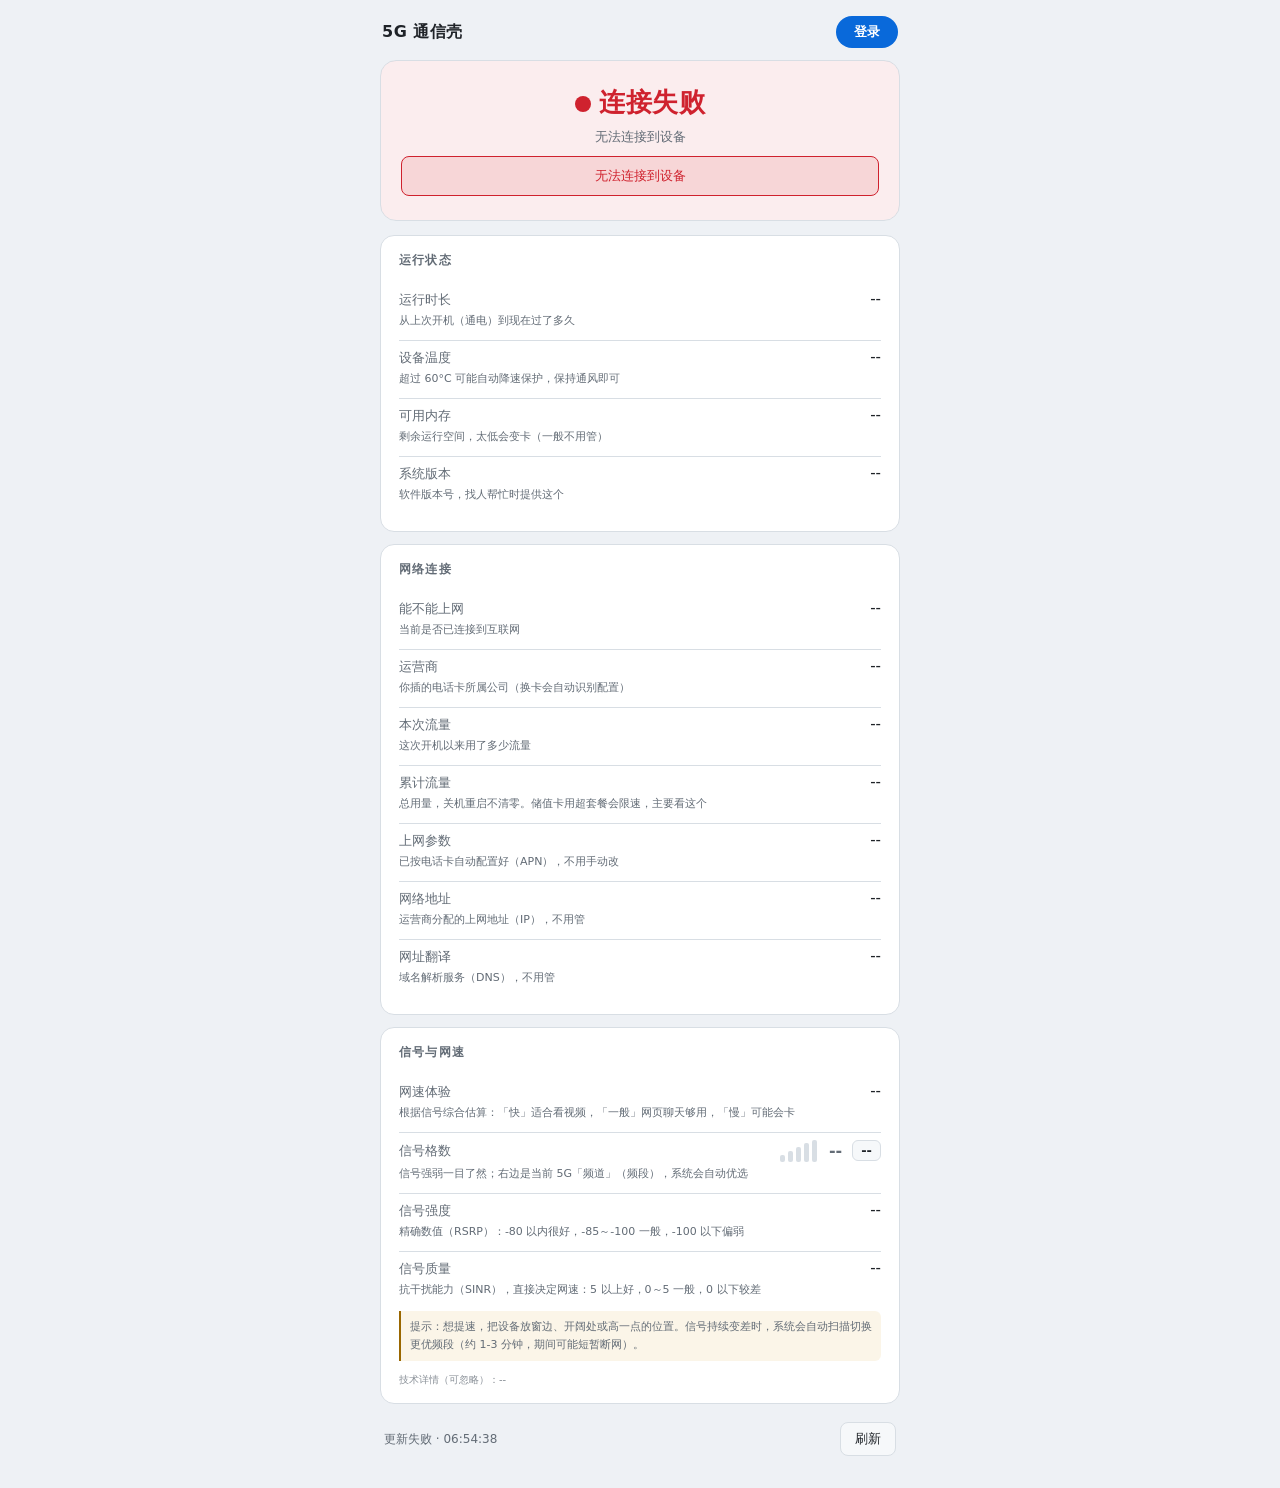
==== tools/device/index.html @ a93b722a "Initial release: SY108 5G shell OpenWrt adaptation Non-original work. Based on jason-liu-4980/sy108-" ====
<!DOCTYPE html>
<html lang="zh-CN">
<head>
<meta charset="utf-8">
<meta name="viewport" content="width=device-width, initial-scale=1, viewport-fit=cover">
<meta name="theme-color" content="#0b0f14">
<title>5G 设备状态</title>
<style>
:root{
  --bg:#0b0f14; --card:#151b23; --card2:#1b232d; --txt:#e6edf3; --dim:#8b949e;
  --ok:#2ea043; --warn:#d29922; --bad:#da3633; --line:#21262d; --accent:#388bfd;
}
@media (prefers-color-scheme: light){
  :root{ --bg:#eef1f5; --card:#ffffff; --card2:#f6f8fa; --txt:#1f2328; --dim:#636c76;
         --line:#d8dee4; --ok:#1a7f37; --warn:#9a6700; --bad:#cf222e; --accent:#0969da; }
}
*{box-sizing:border-box;margin:0;padding:0}
body{
  background:var(--bg); color:var(--txt); min-height:100vh;
  font-family:system-ui,-apple-system,"Segoe UI","PingFang SC","Microsoft YaHei",sans-serif;
  padding:16px; padding-bottom:32px;
  -webkit-font-smoothing:antialiased;
}
.wrap{max-width:520px;margin:0 auto}

/* ---- 顶栏 ---- */
.topbar{
  display:flex;justify-content:space-between;align-items:center;
  margin-bottom:12px;padding:0 2px;
}
.topbar .title{font-size:16px;font-weight:700;letter-spacing:.5px}
.login{
  display:inline-block;background:var(--accent);color:#fff;text-decoration:none;
  border-radius:18px;padding:7px 18px;font-size:13px;font-weight:600;
}
.login:active{opacity:.7}

/* ---- 顶部状态 ---- */
.hero{
  background:var(--card); border:1px solid var(--line); border-radius:16px;
  padding:24px 20px; text-align:center; margin-bottom:14px; position:relative; overflow:hidden;
}
.hero::before{
  content:""; position:absolute; inset:0; opacity:.08;
  background:var(--state-color,var(--dim)); transition:background .3s;
}
.dot{
  width:16px;height:16px;border-radius:50%;display:inline-block;margin-right:8px;
  vertical-align:middle; background:var(--state-color,var(--dim));
  box-shadow:0 0 0 0 var(--state-color,transparent); animation:pulse 2s infinite;
}
@keyframes pulse{
  0%{box-shadow:0 0 0 0 rgba(46,160,67,.5)}
  70%{box-shadow:0 0 0 12px rgba(46,160,67,0)}
  100%{box-shadow:0 0 0 0 rgba(46,160,67,0)}
}
.state-text{
  font-size:26px; font-weight:700; letter-spacing:.5px; position:relative;
  color:var(--state-color,var(--txt));
}
.state-sub{color:var(--dim); font-size:13px; margin-top:8px; position:relative}

/* ---- 卡片 ---- */
.card{
  background:var(--card); border:1px solid var(--line); border-radius:14px;
  padding:16px 18px; margin-bottom:12px;
}
.card h2{
  font-size:12px; font-weight:600; color:var(--dim); text-transform:uppercase;
  letter-spacing:1.2px; margin-bottom:14px;
}
.row{display:flex;justify-content:space-between;align-items:baseline;padding:7px 0;font-size:15px}
.row+.row,.note+.row{border-top:1px solid var(--line)}
.row .k{color:var(--dim);font-size:13px;flex-shrink:0}
.row .v{font-variant-numeric:tabular-nums;text-align:right;word-break:break-all;font-weight:500}
.note{display:block;font-size:11px;color:var(--dim);margin:-4px 0 10px;line-height:1.65}
.note.tip{background:rgba(210,153,34,.1);border-left:2px solid var(--warn);padding:7px 9px;border-radius:0 6px 6px 0;margin-top:12px}
.tech{font-size:10px;color:var(--dim);opacity:.75;margin-top:12px;word-break:break-all}

/* ---- 信号格 ---- */
.bars{display:inline-flex;align-items:flex-end;gap:3px;height:22px;margin-right:8px;vertical-align:middle}
.bars i{display:block;width:5px;border-radius:2px;background:var(--line);transition:background .3s}
.bars i:nth-child(1){height:7px}
.bars i:nth-child(2){height:11px}
.bars i:nth-child(3){height:15px}
.bars i:nth-child(4){height:19px}
.bars i:nth-child(5){height:22px}
.bars i.on{background:var(--sig-color,var(--ok))}
.sig-main{font-size:22px;font-weight:700;display:flex;align-items:center;gap:4px}
.sig-main #sigLevel{font-size:16px;font-weight:600;color:var(--dim)}
.band-tag{
  display:inline-block;background:var(--card2);border:1px solid var(--line);
  border-radius:6px;padding:2px 8px;font-size:13px;font-weight:600;margin-left:6px;
}

/* ---- 底部 ---- */
.foot{
  display:flex;justify-content:space-between;align-items:center;
  color:var(--dim);font-size:12px;margin-top:18px;padding:0 4px;
}
.foot a{color:var(--accent);text-decoration:none;font-weight:500}
.btn{
  background:var(--card2);border:1px solid var(--line);color:var(--txt);
  border-radius:8px;padding:7px 14px;font-size:13px;cursor:pointer;font-family:inherit;
}
.btn:active{opacity:.6}
.err{
  background:rgba(218,54,51,.12); border:1px solid var(--bad); color:var(--bad);
  border-radius:8px; padding:10px 12px; font-size:13px; margin-top:10px; display:none;
}
</style>
</head>
<body>
<div class="wrap">

  <div class="topbar">
    <span class="title">5G 通信壳</span>
    <a class="login" id="loginBtn" href="/cgi-bin/luci/">登录</a>
  </div>

  <div class="hero" id="hero">
    <div class="state-text"><span class="dot" id="dot"></span><span id="stateText">检测中…</span></div>
    <div class="state-sub" id="stateSub">正在读取设备状态</div>
    <div class="err" id="errBox"></div>
  </div>

  <div class="card">
    <h2>运行状态</h2>
    <div class="row"><span class="k">运行时长</span><span class="v" id="uptime">--</span></div>
    <div class="note">从上次开机（通电）到现在过了多久</div>
    <div class="row"><span class="k">设备温度</span><span class="v" id="temp">--</span></div>
    <div class="note">超过 60°C 可能自动降速保护，保持通风即可</div>
    <div class="row"><span class="k">可用内存</span><span class="v" id="mem">--</span></div>
    <div class="note">剩余运行空间，太低会变卡（一般不用管）</div>
    <div class="row"><span class="k">系统版本</span><span class="v" id="ver">--</span></div>
    <div class="note">软件版本号，找人帮忙时提供这个</div>
  </div>

  <div class="card">
    <h2>网络连接</h2>
    <div class="row"><span class="k">能不能上网</span><span class="v" id="wanState">--</span></div>
    <div class="note">当前是否已连接到互联网</div>
    <div class="row"><span class="k">运营商</span><span class="v" id="carrier">--</span></div>
    <div class="note">你插的电话卡所属公司（换卡会自动识别配置）</div>
    <div class="row"><span class="k">本次流量</span><span class="v" id="bootTraffic">--</span></div>
    <div class="note">这次开机以来用了多少流量</div>
    <div class="row"><span class="k">累计流量</span><span class="v" id="totalTraffic">--</span></div>
    <div class="note">总用量，关机重启不清零。储值卡用超套餐会限速，主要看这个</div>
    <div class="row"><span class="k">上网参数</span><span class="v" id="apn">--</span></div>
    <div class="note">已按电话卡自动配置好（APN），不用手动改</div>
    <div class="row"><span class="k">网络地址</span><span class="v" id="ip">--</span></div>
    <div class="note">运营商分配的上网地址（IP），不用管</div>
    <div class="row"><span class="k">网址翻译</span><span class="v" id="dns">--</span></div>
    <div class="note">域名解析服务（DNS），不用管</div>
  </div>

  <div class="card">
    <h2>信号与网速</h2>
    <div class="row"><span class="k">网速体验</span><span class="v" id="speedFeel">--</span></div>
    <div class="note">根据信号综合估算：「快」适合看视频，「一般」网页聊天够用，「慢」可能会卡</div>
    <div class="row" style="align-items:center">
      <span class="k">信号格数</span>
      <span class="v sig-main">
        <span class="bars" id="bars"><i></i><i></i><i></i><i></i><i></i></span>
        <span id="sigLevel">--</span>
        <span class="band-tag" id="band">--</span>
      </span>
    </div>
    <div class="note">信号强弱一目了然；右边是当前 5G「频道」（频段），系统会自动优选</div>
    <div class="row"><span class="k">信号强度</span><span class="v" id="rsrp">--</span></div>
    <div class="note">精确数值（RSRP）：-80 以内很好，-85～-100 一般，-100 以下偏弱</div>
    <div class="row"><span class="k">信号质量</span><span class="v" id="sinr">--</span></div>
    <div class="note">抗干扰能力（SINR），直接决定网速：5 以上好，0～5 一般，0 以下较差</div>
    <div class="note tip">提示：想提速，把设备放窗边、开阔处或高一点的位置。信号持续变差时，系统会自动扫描切换更优频段（约 1-3 分钟，期间可能短暂断网）。</div>
    <div class="tech" id="techLine">技术详情（可忽略）：--</div>
  </div>

  <div class="foot">
    <span id="updated">--</span>
    <span>
      <button class="btn" onclick="load()">刷新</button>
    </span>
  </div>

</div>

<script>
var ACT = {0:'未知',2:'3G',7:'4G LTE',11:'5G NR',13:'5G NR'};
var OPER = {'45412':'CMHK 中国移动香港','45413':'3HK 和记','45400':'csl','45406':'SmarTone','45419':'PCCW'};
var BASE = (location.host === '192.168.66.1') ? '' : 'http://192.168.66.1';
document.getElementById('loginBtn').href = BASE + '/cgi-bin/luci/';
var timer = null;
var fails = 0;

function fmtUptime(s){
  s = Math.floor(s||0);
  var d = Math.floor(s/86400), h = Math.floor(s%86400/3600), m = Math.floor(s%3600/60), sec = s%60;
  if (d>0) return d+' 天 '+h+' 小时';
  if (h>0) return h+' 小时 '+m+' 分';
  if (m>0) return m+' 分 '+sec+' 秒';
  return sec+' 秒';
}

function fmtBytes(b){
  b = Number(b)||0;
  if (b >= 1073741824) return (b/1073741824).toFixed(2)+' GB';
  if (b >= 1048576) return (b/1048576).toFixed(1)+' MB';
  if (b >= 1024) return (b/1024).toFixed(0)+' KB';
  return b+' B';
}

function fmtTraffic(rx, tx){
  return '↓ ' + fmtBytes(rx) + ' · ↑ ' + fmtBytes(tx);
}

function setState(color, text, sub){
  document.documentElement.style.setProperty('--state-color', color);
  document.getElementById('stateText').textContent = text;
  document.getElementById('stateSub').textContent = sub;
}

function sigLevel(sinr, rsrp){
  var hasSinr = (sinr !== null && sinr !== undefined && !isNaN(sinr));
  var hasRsrp = (rsrp !== null && rsrp !== undefined && !isNaN(rsrp));

  var bySinr = 0, byRsrp = 0;
  if (hasSinr){
    if (sinr >= 20) bySinr = 5;
    else if (sinr >= 12) bySinr = 4;
    else if (sinr >= 5) bySinr = 3;
    else if (sinr >= 0) bySinr = 2;
    else bySinr = 1;
  }
  if (hasRsrp){
    if (rsrp >= -80) byRsrp = 5;
    else if (rsrp >= -90) byRsrp = 4;
    else if (rsrp >= -100) byRsrp = 3;
    else if (rsrp >= -110) byRsrp = 2;
    else byRsrp = 1;
  }

  var n, basis;
  if (hasSinr && hasRsrp){
    n = Math.min(bySinr, byRsrp);
    basis = (bySinr <= byRsrp) ? 'sinr' : 'rsrp';
  } else if (hasSinr){
    n = bySinr; basis = 'sinr';
  } else if (hasRsrp){
    n = byRsrp; basis = 'rsrp';
  } else {
    n = 0; basis = 'none';
  }

  var color = n >= 4 ? 'var(--ok)' : (n === 3 ? 'var(--warn)' : (n >= 1 ? 'var(--bad)' : 'var(--dim)'));
  document.getElementById('bars').style.setProperty('--sig-color', color);
  var items = document.querySelectorAll('#bars i');
  for (var i=0;i<items.length;i++){
    items[i].className = i < n ? 'on' : '';
  }

  var LABEL = {5:'极佳', 4:'良好', 3:'中等', 2:'偏弱', 1:'很差'};
  var TIP = {
    5:'信号极佳，可跑满套餐速率',
    4:'信号良好，速率正常',
    3:'信号一般，速率会有折损',
    2:'信号偏弱，建议靠近窗口或移动位置',
    1:'信号很差，可能无法稳定连接'
  };
  var el = document.getElementById('sigLevel');
  el.textContent = n ? LABEL[n] : '--';
  var basisTxt = (basis === 'sinr') ? '依据 SINR ' + sinr.toFixed(1) + ' dB'
              : (basis === 'rsrp' ? '依据 RSRP ' + rsrp.toFixed(1) + ' dBm（未取到 SINR）' : '暂无信号数据');
  el.title = basisTxt + (n ? ' · ' + TIP[n] : '');
  return el.textContent;
}

function load(){
  var xhr = new XMLHttpRequest();
  xhr.open('GET', BASE + '/cgi-bin/sy108status?_=' + Date.now(), true);
  xhr.timeout = 20000;
  xhr.onload = function(){
    if (xhr.status !== 200){ fail('设备返回错误 ' + xhr.status); return; }
    var d;
    try { d = JSON.parse(xhr.responseText); } catch(e){ fail('数据解析失败'); return; }
    fails = 0;
    document.getElementById('errBox').style.display = 'none';
    render(d);
  };
  xhr.onerror = function(){ fail('无法连接到设备'); };
  xhr.ontimeout = function(){ fail('读取超时'); };
  xhr.send();
}

function fail(msg){
  fails++;
  setState('var(--bad)', '连接失败', msg);
  var e = document.getElementById('errBox');
  e.textContent = msg + (fails > 2 ? '（已连续 ' + fails + ' 次）' : '');
  e.style.display = 'block';
  document.getElementById('updated').textContent = '更新失败 · ' + new Date().toLocaleTimeString('zh-CN');
}

function render(d){
  var c = d.cell || {}, w = d.wan || {}, s = d.signal || {};

  // ---- 顶部总状态 ----
  var online = (w.up === true) && (c.state === 'pdp_active');
  if (d.scan){
    setState('var(--warn)', '正在自动优化网络', '正在' + (d.scan === '扫描中' ? '扫描并选择最优 5G 频段' : d.scan + ' 频段') + '以改善网速 · 预计 1-3 分钟，期间网络可能短暂中断，请勿断电');
  } else if (online){
    setState('var(--ok)', '网络正常', '已连接 · 运行 ' + fmtUptime(w.uptime));
  } else if (c.state === 'connecting' || c.state === 'registering' || c.state === 'pdp_activating'){
    setState('var(--warn)', '正在连接…', '蜂窝网络拨号中，请稍候');
  } else if (c.last_error){
    setState('var(--bad)', '网络连接失败', String(c.last_error));
  } else if (c.registered === false){
    setState('var(--bad)', '未注册网络', '请检查 SIM 卡或信号');
  } else {
    setState('var(--warn)', '尚未连接', '状态：' + (c.state || '未知'));
  }

  // ---- 运行状态 ----
  document.getElementById('uptime').textContent = fmtUptime(d.uptime);
  document.getElementById('temp').textContent = (d.temp > 0 ? d.temp + ' °C' : '--');
  document.getElementById('mem').textContent = (d.mem_total ? d.mem_free + ' / ' + d.mem_total + ' MB 可用' : '--');
  document.getElementById('ver').textContent = d.version || '--';

  // ---- 网络 ----
  var wanEl = document.getElementById('wanState');
  wanEl.textContent = online ? '已连接' : (w.up ? '接口在线' : '未连接');
  wanEl.style.color = online ? 'var(--ok)' : 'var(--bad)';

  var op = OPER[c.plmn] || (c.plmn && c.plmn !== '--' ? 'PLMN ' + c.plmn : '--');
  if (c.carrier || c.country) {
    var parts = [];
    if (c.carrier) parts.push(c.carrier.replace(/\(.*\)/, ''));
    if (c.country) parts.push(c.country);
    op = parts.join(' · ') || op;
  }
  document.getElementById('carrier').textContent = op;
  document.getElementById('ip').textContent = w.ip || '--';
  document.getElementById('dns').textContent = w.dns || '--';

  var apnTxt = (c.apn || '--');
  if (c.roaming) apnTxt += '（漫游）';
  document.getElementById('apn').textContent = apnTxt;

  // ---- 流量 ----
  var t = d.traffic || {};
  document.getElementById('bootTraffic').textContent = fmtTraffic(t.boot_rx, t.boot_tx);
  document.getElementById('totalTraffic').textContent = fmtTraffic(t.rx, t.tx);

  // ---- 信号 ----
  document.getElementById('band').textContent = s.band || '--';
  sigLevel(s.sinr, s.rsrp);
  document.getElementById('rsrp').textContent = (s.rsrp != null ? s.rsrp.toFixed(1) + ' dBm' : '--');
  document.getElementById('sinr').textContent = (s.sinr != null ? s.sinr.toFixed(1) + ' dB' : '--');

  // 网速体验（普通人视角）
  var feelTxt = '--', feelColor = 'var(--dim)';
  if (s.sinr != null || s.rsrp != null){
    if ((s.sinr != null && s.sinr >= 8) || (s.sinr != null && s.rsrp != null && s.sinr >= 5 && s.rsrp >= -85)){
      feelTxt = '快 · 适合看视频'; feelColor = 'var(--ok)';
    } else if ((s.sinr != null && s.sinr >= 0) || (s.rsrp != null && s.rsrp >= -95)){
      feelTxt = '一般 · 网页聊天够用'; feelColor = 'var(--warn)';
    } else {
      feelTxt = '慢 · 可能会卡'; feelColor = 'var(--bad)';
    }
  }
  var feelEl = document.getElementById('speedFeel');
  feelEl.textContent = feelTxt;
  feelEl.style.color = feelColor;

  // 技术详情（收成一行小字，可忽略）
  document.getElementById('techLine').textContent = '技术详情（可忽略）：小区 PCI ' + (s.pci != null ? s.pci : '--') +
    ' · 信号质量参考 RSRQ ' + (s.rsrq != null ? s.rsrq.toFixed(1) + ' dB' : '--') +
    ' · 频点 ' + (s.arfcn || '--');

  document.getElementById('updated').textContent = '更新于 ' + new Date().toLocaleTimeString('zh-CN');
}

load();
timer = setInterval(load, 5000);
</script>
</body>
</html>
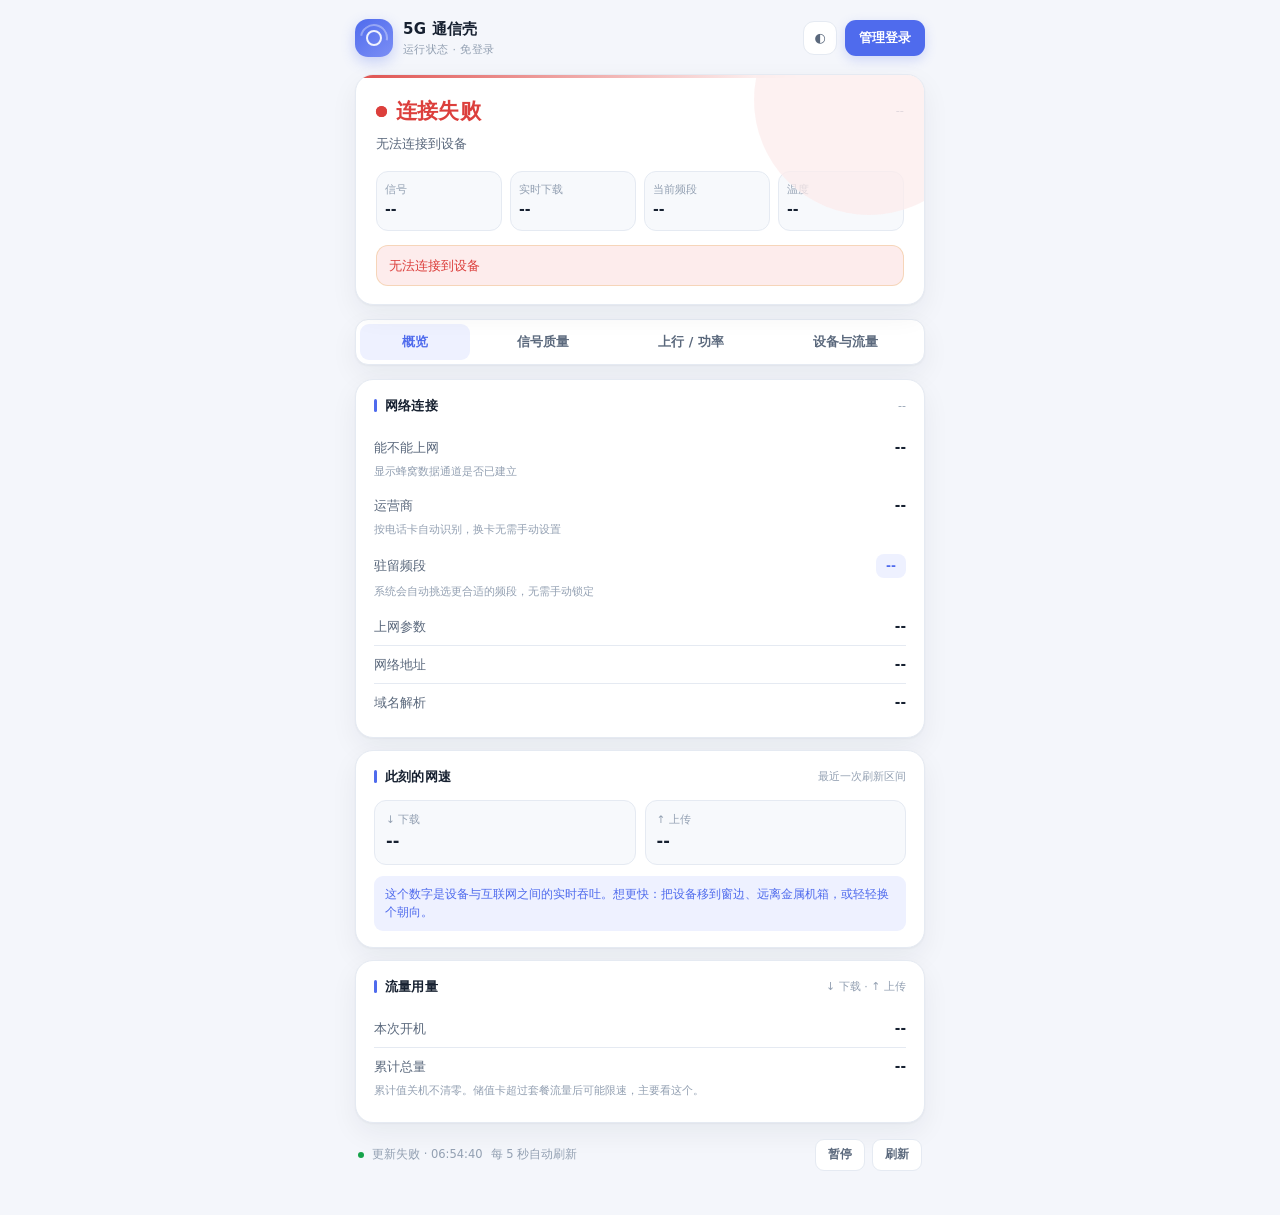
==== commit eea0d10a: "Revamp all device web UIs; add read-only uplink power and energy estimation" ====
--- a/tools/device/index.html
+++ b/tools/device/index.html
@@ -1,386 +1,701 @@
 <!DOCTYPE html>
-<html lang="zh-CN">
+<html lang="zh-CN" data-theme="auto">
 <head>
 <meta charset="utf-8">
 <meta name="viewport" content="width=device-width, initial-scale=1, viewport-fit=cover">
-<meta name="theme-color" content="#0b0f14">
-<title>5G 设备状态</title>
+<meta name="theme-color" content="#f4f6fb">
+<meta name="color-scheme" content="light dark">
+<title>5G 通信壳 · 设备状态</title>
 <style>
 :root{
-  --bg:#0b0f14; --card:#151b23; --card2:#1b232d; --txt:#e6edf3; --dim:#8b949e;
-  --ok:#2ea043; --warn:#d29922; --bad:#da3633; --line:#21262d; --accent:#388bfd;
-}
-@media (prefers-color-scheme: light){
-  :root{ --bg:#eef1f5; --card:#ffffff; --card2:#f6f8fa; --txt:#1f2328; --dim:#636c76;
-         --line:#d8dee4; --ok:#1a7f37; --warn:#9a6700; --bad:#cf222e; --accent:#0969da; }
+  --bg:#f4f6fb; --surface:#fff; --surface-2:#f7f9fc; --border:#e5eaf2;
+  --text:#162030; --text-2:#5a687c; --text-3:#93a0b2;
+  --accent:#4f6bed; --accent-2:#7c8ff5; --accent-soft:#eef1ff;
+  --ok:#15a34a; --ok-soft:#e8f7ee;
+  --warn:#d98405; --warn-soft:#fff4e2;
+  --bad:#dc3f3c; --bad-soft:#fdecec;
+  --state:#93a0b2; --state-soft:#f0f3f8;
+  --shadow:0 1px 2px rgba(18,30,55,.04),0 10px 28px rgba(18,30,55,.06);
+  --radius:18px; --radius-sm:11px;
+}
+html[data-theme="dark"]{
+  --bg:#0c1119; --surface:#151c27; --surface-2:#1b2431; --border:#263141;
+  --text:#e9eef7; --text-2:#a3b0c2; --text-3:#71809a;
+  --accent:#7c91ff; --accent-2:#5d73e8; --accent-soft:#1e2740;
+  --ok:#3ecf72; --ok-soft:#152c21;
+  --warn:#f0b04a; --warn-soft:#332713;
+  --bad:#ff6b68; --bad-soft:#331b1c;
+  --state:#71809a; --state-soft:#1b2431;
+  --shadow:0 1px 2px rgba(0,0,0,.2),0 10px 28px rgba(0,0,0,.22);
+}
+@media (prefers-color-scheme:dark){
+  html[data-theme="auto"]{
+    --bg:#0c1119; --surface:#151c27; --surface-2:#1b2431; --border:#263141;
+    --text:#e9eef7; --text-2:#a3b0c2; --text-3:#71809a;
+    --accent:#7c91ff; --accent-2:#5d73e8; --accent-soft:#1e2740;
+    --ok:#3ecf72; --ok-soft:#152c21;
+    --warn:#f0b04a; --warn-soft:#332713;
+    --bad:#ff6b68; --bad-soft:#331b1c;
+    --state:#71809a; --state-soft:#1b2431;
+    --shadow:0 1px 2px rgba(0,0,0,.2),0 10px 28px rgba(0,0,0,.22);
+  }
 }
 *{box-sizing:border-box;margin:0;padding:0}
+html{-webkit-text-size-adjust:100%}
 body{
-  background:var(--bg); color:var(--txt); min-height:100vh;
-  font-family:system-ui,-apple-system,"Segoe UI","PingFang SC","Microsoft YaHei",sans-serif;
-  padding:16px; padding-bottom:32px;
-  -webkit-font-smoothing:antialiased;
-}
-.wrap{max-width:520px;margin:0 auto}
-
-/* ---- 顶栏 ---- */
-.topbar{
-  display:flex;justify-content:space-between;align-items:center;
-  margin-bottom:12px;padding:0 2px;
-}
-.topbar .title{font-size:16px;font-weight:700;letter-spacing:.5px}
+  background:var(--bg); color:var(--text); min-height:100vh;
+  font-family:-apple-system,BlinkMacSystemFont,"Segoe UI","PingFang SC","Hiragino Sans GB","Microsoft YaHei",system-ui,sans-serif;
+  font-size:14px; line-height:1.55; -webkit-font-smoothing:antialiased;
+}
+button,input{font:inherit}
+button{cursor:pointer}
+a{color:inherit}
+.app{max-width:600px;margin:0 auto;padding:18px 15px 44px}
+.num{font-variant-numeric:tabular-nums;font-feature-settings:"tnum"}
+
+/* ---------- 顶栏 ---------- */
+.top{display:flex;align-items:center;justify-content:space-between;gap:10px;margin-bottom:16px}
+.brand{display:flex;align-items:center;gap:10px;min-width:0}
+.mark{
+  width:38px;height:38px;border-radius:13px;flex:none;position:relative;
+  background:linear-gradient(140deg,var(--accent),var(--accent-2));
+  box-shadow:0 5px 14px rgba(79,107,237,.28);
+}
+.mark::before,.mark::after{content:"";position:absolute;border:2px solid rgba(255,255,255,.9);border-radius:50%}
+.mark::before{inset:11px}
+.mark::after{inset:5px;border-color:rgba(255,255,255,.35);border-left-color:transparent;border-bottom-color:transparent;transform:rotate(-35deg)}
+.brand-name{font-size:15px;font-weight:700;letter-spacing:.2px;white-space:nowrap}
+.brand-sub{font-size:11px;color:var(--text-3);letter-spacing:.4px}
+.top-actions{display:flex;align-items:center;gap:8px;flex:none}
+.icon-btn{
+  width:34px;height:34px;display:grid;place-items:center;border-radius:11px;
+  border:1px solid var(--border);background:var(--surface);color:var(--text-2);
+  font-size:13px;transition:.18s;
+}
+.icon-btn:hover{color:var(--accent);border-color:var(--accent)}
 .login{
-  display:inline-block;background:var(--accent);color:#fff;text-decoration:none;
-  border-radius:18px;padding:7px 18px;font-size:13px;font-weight:600;
-}
-.login:active{opacity:.7}
-
-/* ---- 顶部状态 ---- */
+  display:inline-flex;align-items:center;gap:5px;text-decoration:none;white-space:nowrap;
+  background:var(--accent);color:#fff;border-radius:11px;padding:8px 14px;
+  font-size:12.5px;font-weight:600;transition:.18s;box-shadow:0 4px 12px rgba(79,107,237,.22);
+}
+.login:hover{filter:brightness(1.07)}
+.login:active{transform:translateY(1px)}
+:focus-visible{outline:2px solid var(--accent);outline-offset:2px}
+
+/* ---------- 主状态卡 ---------- */
 .hero{
-  background:var(--card); border:1px solid var(--line); border-radius:16px;
-  padding:24px 20px; text-align:center; margin-bottom:14px; position:relative; overflow:hidden;
+  background:var(--surface);border:1px solid var(--border);border-radius:var(--radius);
+  padding:20px 20px 18px;box-shadow:var(--shadow);margin-bottom:14px;
+  position:relative;overflow:hidden;
 }
 .hero::before{
-  content:""; position:absolute; inset:0; opacity:.08;
-  background:var(--state-color,var(--dim)); transition:background .3s;
-}
-.dot{
-  width:16px;height:16px;border-radius:50%;display:inline-block;margin-right:8px;
-  vertical-align:middle; background:var(--state-color,var(--dim));
-  box-shadow:0 0 0 0 var(--state-color,transparent); animation:pulse 2s infinite;
-}
-@keyframes pulse{
-  0%{box-shadow:0 0 0 0 rgba(46,160,67,.5)}
-  70%{box-shadow:0 0 0 12px rgba(46,160,67,0)}
-  100%{box-shadow:0 0 0 0 rgba(46,160,67,0)}
-}
-.state-text{
-  font-size:26px; font-weight:700; letter-spacing:.5px; position:relative;
-  color:var(--state-color,var(--txt));
-}
-.state-sub{color:var(--dim); font-size:13px; margin-top:8px; position:relative}
-
-/* ---- 卡片 ---- */
+  content:"";position:absolute;inset:0 0 auto 0;height:3px;
+  background:linear-gradient(90deg,var(--state),transparent 78%);opacity:.9;
+}
+.hero::after{
+  content:"";position:absolute;right:-60px;top:-90px;width:230px;height:230px;border-radius:50%;
+  background:var(--state-soft);opacity:.75;pointer-events:none;
+}
+.hero>*{position:relative}
+.hero-top{display:flex;align-items:center;justify-content:space-between;gap:10px}
+.state-badge{display:inline-flex;align-items:center;gap:9px;font-size:21px;font-weight:750;letter-spacing:.2px;color:var(--state)}
+.pulse{
+  width:11px;height:11px;border-radius:50%;background:var(--state);flex:none;position:relative;
+}
+.pulse::after{
+  content:"";position:absolute;inset:0;border-radius:50%;background:var(--state);
+  animation:ring 2.1s ease-out infinite;
+}
+@keyframes ring{0%{transform:scale(1);opacity:.55}100%{transform:scale(3.1);opacity:0}}
+.hero-clock{font-size:11.5px;color:var(--text-3);white-space:nowrap}
+.hero-sub{font-size:12.5px;color:var(--text-2);margin-top:7px;min-height:19px;line-height:1.5}
+.hero-metrics{
+  display:grid;grid-template-columns:repeat(4,1fr);gap:8px;margin-top:17px;
+}
+.metric{
+  background:var(--surface-2);border:1px solid var(--border);border-radius:12px;
+  padding:9px 8px;min-width:0;
+}
+.metric .mk{font-size:10.5px;color:var(--text-3);white-space:nowrap;overflow:hidden;text-overflow:ellipsis}
+.metric .mv{font-size:14px;font-weight:700;margin-top:2px;white-space:nowrap;overflow:hidden;text-overflow:ellipsis}
+.banner{
+  display:none;margin-top:14px;border-radius:12px;padding:10px 12px;font-size:12.5px;line-height:1.55;
+  background:var(--warn-soft);color:var(--warn);border:1px solid rgba(217,132,5,.22);
+}
+.banner.show{display:block}
+.banner strong{font-weight:700}
+.err{background:var(--bad-soft);color:var(--bad)}
+.err.show{display:block}
+
+/* ---------- 选项卡 ---------- */
+.tabs{
+  display:flex;gap:5px;background:var(--surface);border:1px solid var(--border);
+  border-radius:13px;padding:4px;margin-bottom:14px;box-shadow:var(--shadow);
+  overflow-x:auto;scrollbar-width:none;
+}
+.tabs::-webkit-scrollbar{display:none}
+.tab{
+  flex:1 0 auto;min-width:72px;border:0;background:transparent;color:var(--text-2);
+  padding:8px 10px;border-radius:9px;font-size:12.5px;font-weight:600;white-space:nowrap;transition:.18s;
+}
+.tab:hover{color:var(--accent)}
+.tab.active{background:var(--accent-soft);color:var(--accent)}
+.panel{display:none;animation:fade .22s ease}
+.panel.active{display:block}
+@keyframes fade{from{opacity:0;transform:translateY(5px)}to{opacity:1;transform:none}}
+@media (prefers-reduced-motion:reduce){*{animation:none!important;transition:none!important}}
+
+/* ---------- 卡片 ---------- */
 .card{
-  background:var(--card); border:1px solid var(--line); border-radius:14px;
-  padding:16px 18px; margin-bottom:12px;
-}
-.card h2{
-  font-size:12px; font-weight:600; color:var(--dim); text-transform:uppercase;
-  letter-spacing:1.2px; margin-bottom:14px;
-}
-.row{display:flex;justify-content:space-between;align-items:baseline;padding:7px 0;font-size:15px}
-.row+.row,.note+.row{border-top:1px solid var(--line)}
-.row .k{color:var(--dim);font-size:13px;flex-shrink:0}
-.row .v{font-variant-numeric:tabular-nums;text-align:right;word-break:break-all;font-weight:500}
-.note{display:block;font-size:11px;color:var(--dim);margin:-4px 0 10px;line-height:1.65}
-.note.tip{background:rgba(210,153,34,.1);border-left:2px solid var(--warn);padding:7px 9px;border-radius:0 6px 6px 0;margin-top:12px}
-.tech{font-size:10px;color:var(--dim);opacity:.75;margin-top:12px;word-break:break-all}
-
-/* ---- 信号格 ---- */
-.bars{display:inline-flex;align-items:flex-end;gap:3px;height:22px;margin-right:8px;vertical-align:middle}
-.bars i{display:block;width:5px;border-radius:2px;background:var(--line);transition:background .3s}
-.bars i:nth-child(1){height:7px}
-.bars i:nth-child(2){height:11px}
-.bars i:nth-child(3){height:15px}
-.bars i:nth-child(4){height:19px}
-.bars i:nth-child(5){height:22px}
-.bars i.on{background:var(--sig-color,var(--ok))}
-.sig-main{font-size:22px;font-weight:700;display:flex;align-items:center;gap:4px}
-.sig-main #sigLevel{font-size:16px;font-weight:600;color:var(--dim)}
-.band-tag{
-  display:inline-block;background:var(--card2);border:1px solid var(--line);
-  border-radius:6px;padding:2px 8px;font-size:13px;font-weight:600;margin-left:6px;
-}
-
-/* ---- 底部 ---- */
+  background:var(--surface);border:1px solid var(--border);border-radius:var(--radius);
+  padding:16px 18px;margin-bottom:12px;box-shadow:var(--shadow);
+}
+.card-head{display:flex;align-items:center;justify-content:space-between;gap:8px;margin-bottom:13px}
+.card h2{font-size:13px;font-weight:700;letter-spacing:.2px;display:flex;align-items:center;gap:8px}
+.card h2::before{content:"";width:3px;height:13px;border-radius:2px;background:var(--accent)}
+.card-note{font-size:11px;color:var(--text-3)}
+.kv{display:flex;align-items:baseline;justify-content:space-between;gap:14px;padding:8px 0;font-size:13.5px}
+.kv+.kv{border-top:1px solid var(--border)}
+.kv .k{color:var(--text-2);flex:none;font-size:12.5px}
+.kv .v{text-align:right;word-break:break-all;font-weight:600}
+.hint{font-size:11px;color:var(--text-3);line-height:1.6;margin:-3px 0 7px}
+.hint.tip{
+  background:var(--accent-soft);color:var(--accent);border-radius:9px;
+  padding:9px 11px;margin:11px 0 0;font-size:11.5px;
+}
+.chip{
+  display:inline-block;background:var(--surface-2);border:1px solid var(--border);
+  border-radius:8px;padding:2px 9px;font-size:12px;font-weight:700;color:var(--text);
+}
+.chip.ok{background:var(--ok-soft);color:var(--ok);border-color:transparent}
+.chip.warn{background:var(--warn-soft);color:var(--warn);border-color:transparent}
+.chip.bad{background:var(--bad-soft);color:var(--bad);border-color:transparent}
+.chip.acc{background:var(--accent-soft);color:var(--accent);border-color:transparent}
+.muted{color:var(--text-3)!important;font-weight:500!important}
+
+/* ---------- 信号 ---------- */
+.bars{display:inline-flex;align-items:flex-end;gap:3px;height:26px;vertical-align:middle;margin-right:4px}
+.bars i{display:block;width:6px;border-radius:2px;background:var(--border);transition:background .3s}
+.bars i:nth-child(1){height:8px}.bars i:nth-child(2){height:12px}
+.bars i:nth-child(3){height:17px}.bars i:nth-child(4){height:22px}.bars i:nth-child(5){height:26px}
+.bars i.on{background:var(--sig,var(--ok))}
+.sig-row{display:flex;align-items:center;gap:8px;margin-bottom:4px}
+.sig-big{font-size:19px;font-weight:750}
+.meter-wrap{margin:11px 0 3px}
+.meter-label{display:flex;justify-content:space-between;font-size:11.5px;color:var(--text-2);margin-bottom:5px}
+.meter-label b{color:var(--text);font-weight:700}
+.meter{height:7px;border-radius:99px;background:var(--surface-2);border:1px solid var(--border);overflow:hidden}
+.meter span{display:block;height:100%;border-radius:99px;background:var(--accent);transition:width .45s ease,background .3s}
+.meter-scale{display:flex;justify-content:space-between;font-size:10px;color:var(--text-3);margin-top:4px}
+.grid2{display:grid;grid-template-columns:1fr 1fr;gap:9px}
+.mini{background:var(--surface-2);border:1px solid var(--border);border-radius:12px;padding:10px 11px}
+.mini .mk{font-size:10.5px;color:var(--text-3)}
+.mini .mv{font-size:16px;font-weight:750;margin-top:2px}
+details.tech{margin-top:12px;border-top:1px solid var(--border);padding-top:11px}
+details.tech summary{font-size:11.5px;color:var(--text-3);cursor:pointer;list-style:none}
+details.tech summary::-webkit-details-marker{display:none}
+details.tech summary::before{content:"▸ ";color:var(--accent)}
+details.tech[open] summary::before{content:"▾ "}
+details.tech div{font-size:11px;color:var(--text-3);line-height:1.75;margin-top:8px;word-break:break-all}
+
+/* ---------- 功率 ---------- */
+.power-hero{
+  display:flex;align-items:center;gap:14px;background:var(--surface-2);
+  border:1px solid var(--border);border-radius:13px;padding:13px 14px;margin-bottom:12px;
+}
+.power-num{font-size:29px;font-weight:750;line-height:1;letter-spacing:-.5px}
+.power-unit{font-size:13px;color:var(--text-2);font-weight:600}
+.power-side{flex:1;min-width:0}
+.estimate-tag{
+  display:inline-block;background:var(--warn-soft);color:var(--warn);
+  border-radius:6px;padding:1px 7px;font-size:10px;font-weight:700;margin-bottom:5px;
+}
+.gauge{height:9px;border-radius:99px;background:var(--surface);border:1px solid var(--border);position:relative;overflow:hidden;margin:13px 0 5px}
+.gauge .fill{height:100%;border-radius:99px;background:linear-gradient(90deg,var(--ok),var(--warn));transition:width .45s ease}
+.gauge .band{position:absolute;top:0;bottom:0;background:rgba(79,107,237,.16);border-left:1px solid var(--accent);border-right:1px solid var(--accent)}
+.gauge-scale{display:flex;justify-content:space-between;font-size:10px;color:var(--text-3)}
+.disclaimer{font-size:11px;line-height:1.65;color:var(--text-3);background:var(--surface-2);border-left:2px solid var(--border);padding:9px 11px;border-radius:0 9px 9px 0;margin-top:12px}
+
+/* ---------- 底部 ---------- */
 .foot{
-  display:flex;justify-content:space-between;align-items:center;
-  color:var(--dim);font-size:12px;margin-top:18px;padding:0 4px;
-}
-.foot a{color:var(--accent);text-decoration:none;font-weight:500}
+  display:flex;align-items:center;justify-content:space-between;gap:10px;
+  margin-top:16px;padding:0 3px;font-size:11.5px;color:var(--text-3);
+}
+.foot-left{display:flex;align-items:center;gap:8px;flex-wrap:wrap}
+.dot-live{width:6px;height:6px;border-radius:50%;background:var(--ok);display:inline-block}
+.dot-live.paused{background:var(--text-3)}
 .btn{
-  background:var(--card2);border:1px solid var(--line);color:var(--txt);
-  border-radius:8px;padding:7px 14px;font-size:13px;cursor:pointer;font-family:inherit;
-}
-.btn:active{opacity:.6}
-.err{
-  background:rgba(218,54,51,.12); border:1px solid var(--bad); color:var(--bad);
-  border-radius:8px; padding:10px 12px; font-size:13px; margin-top:10px; display:none;
+  border:1px solid var(--border);background:var(--surface);color:var(--text-2);
+  border-radius:9px;padding:6px 12px;font-size:11.5px;font-weight:600;transition:.18s;
+}
+.btn:hover{color:var(--accent);border-color:var(--accent)}
+.btn:active{transform:translateY(1px)}
+.skeleton{color:var(--text-3)}
+@media (max-width:370px){
+  .hero-metrics{grid-template-columns:repeat(2,1fr)}
+  .app{padding:14px 11px 36px}
+  .card{padding:14px}
 }
 </style>
 </head>
 <body>
-<div class="wrap">
-
-  <div class="topbar">
-    <span class="title">5G 通信壳</span>
-    <a class="login" id="loginBtn" href="/cgi-bin/luci/">登录</a>
-  </div>
-
-  <div class="hero" id="hero">
-    <div class="state-text"><span class="dot" id="dot"></span><span id="stateText">检测中…</span></div>
-    <div class="state-sub" id="stateSub">正在读取设备状态</div>
-    <div class="err" id="errBox"></div>
-  </div>
-
-  <div class="card">
-    <h2>运行状态</h2>
-    <div class="row"><span class="k">运行时长</span><span class="v" id="uptime">--</span></div>
-    <div class="note">从上次开机（通电）到现在过了多久</div>
-    <div class="row"><span class="k">设备温度</span><span class="v" id="temp">--</span></div>
-    <div class="note">超过 60°C 可能自动降速保护，保持通风即可</div>
-    <div class="row"><span class="k">可用内存</span><span class="v" id="mem">--</span></div>
-    <div class="note">剩余运行空间，太低会变卡（一般不用管）</div>
-    <div class="row"><span class="k">系统版本</span><span class="v" id="ver">--</span></div>
-    <div class="note">软件版本号，找人帮忙时提供这个</div>
-  </div>
-
-  <div class="card">
-    <h2>网络连接</h2>
-    <div class="row"><span class="k">能不能上网</span><span class="v" id="wanState">--</span></div>
-    <div class="note">当前是否已连接到互联网</div>
-    <div class="row"><span class="k">运营商</span><span class="v" id="carrier">--</span></div>
-    <div class="note">你插的电话卡所属公司（换卡会自动识别配置）</div>
-    <div class="row"><span class="k">本次流量</span><span class="v" id="bootTraffic">--</span></div>
-    <div class="note">这次开机以来用了多少流量</div>
-    <div class="row"><span class="k">累计流量</span><span class="v" id="totalTraffic">--</span></div>
-    <div class="note">总用量，关机重启不清零。储值卡用超套餐会限速，主要看这个</div>
-    <div class="row"><span class="k">上网参数</span><span class="v" id="apn">--</span></div>
-    <div class="note">已按电话卡自动配置好（APN），不用手动改</div>
-    <div class="row"><span class="k">网络地址</span><span class="v" id="ip">--</span></div>
-    <div class="note">运营商分配的上网地址（IP），不用管</div>
-    <div class="row"><span class="k">网址翻译</span><span class="v" id="dns">--</span></div>
-    <div class="note">域名解析服务（DNS），不用管</div>
-  </div>
-
-  <div class="card">
-    <h2>信号与网速</h2>
-    <div class="row"><span class="k">网速体验</span><span class="v" id="speedFeel">--</span></div>
-    <div class="note">根据信号综合估算：「快」适合看视频，「一般」网页聊天够用，「慢」可能会卡</div>
-    <div class="row" style="align-items:center">
-      <span class="k">信号格数</span>
-      <span class="v sig-main">
-        <span class="bars" id="bars"><i></i><i></i><i></i><i></i><i></i></span>
-        <span id="sigLevel">--</span>
-        <span class="band-tag" id="band">--</span>
-      </span>
-    </div>
-    <div class="note">信号强弱一目了然；右边是当前 5G「频道」（频段），系统会自动优选</div>
-    <div class="row"><span class="k">信号强度</span><span class="v" id="rsrp">--</span></div>
-    <div class="note">精确数值（RSRP）：-80 以内很好，-85～-100 一般，-100 以下偏弱</div>
-    <div class="row"><span class="k">信号质量</span><span class="v" id="sinr">--</span></div>
-    <div class="note">抗干扰能力（SINR），直接决定网速：5 以上好，0～5 一般，0 以下较差</div>
-    <div class="note tip">提示：想提速，把设备放窗边、开阔处或高一点的位置。信号持续变差时，系统会自动扫描切换更优频段（约 1-3 分钟，期间可能短暂断网）。</div>
-    <div class="tech" id="techLine">技术详情（可忽略）：--</div>
-  </div>
-
-  <div class="foot">
-    <span id="updated">--</span>
-    <span>
-      <button class="btn" onclick="load()">刷新</button>
-    </span>
-  </div>
-
+<div class="app">
+
+  <header class="top">
+    <div class="brand">
+      <div class="mark" aria-hidden="true"></div>
+      <div>
+        <div class="brand-name">5G 通信壳</div>
+        <div class="brand-sub">运行状态 · 免登录</div>
+      </div>
+    </div>
+    <div class="top-actions">
+      <button class="icon-btn" id="themeBtn" title="切换深浅色" aria-label="切换深浅色">◐</button>
+      <a class="login" id="loginBtn" href="/cgi-bin/luci/">管理登录</a>
+    </div>
+  </header>
+
+  <section class="hero" id="hero" aria-live="polite">
+    <div class="hero-top">
+      <div class="state-badge"><span class="pulse" aria-hidden="true"></span><span id="stateText">检测中…</span></div>
+      <div class="hero-clock num" id="heroClock">--</div>
+    </div>
+    <div class="hero-sub" id="stateSub">正在读取设备状态…</div>
+    <div class="hero-metrics">
+      <div class="metric"><div class="mk">信号</div><div class="mv num" id="mSignal">--</div></div>
+      <div class="metric"><div class="mk">实时下载</div><div class="mv num" id="mDown">--</div></div>
+      <div class="metric"><div class="mk">当前频段</div><div class="mv num" id="mBand">--</div></div>
+      <div class="metric"><div class="mk">温度</div><div class="mv num" id="mTemp">--</div></div>
+    </div>
+    <div class="banner" id="scanBanner"></div>
+    <div class="banner err" id="errBox"></div>
+  </section>
+
+  <nav class="tabs" id="tabs" role="tablist" aria-label="状态分类">
+    <button class="tab active" data-tab="overview" role="tab" aria-selected="true">概览</button>
+    <button class="tab" data-tab="signal" role="tab" aria-selected="false">信号质量</button>
+    <button class="tab" data-tab="power" role="tab" aria-selected="false">上行 / 功率</button>
+    <button class="tab" data-tab="device" role="tab" aria-selected="false">设备与流量</button>
+  </nav>
+
+  <!-- 概览 -->
+  <section class="panel active" id="panel-overview" role="tabpanel">
+    <div class="card">
+      <div class="card-head"><h2>网络连接</h2><span class="card-note" id="ovReg">--</span></div>
+      <div class="kv"><span class="k">能不能上网</span><span class="v" id="ovWan">--</span></div>
+      <div class="hint">显示蜂窝数据通道是否已建立</div>
+      <div class="kv"><span class="k">运营商</span><span class="v" id="ovCarrier">--</span></div>
+      <div class="hint">按电话卡自动识别，换卡无需手动设置</div>
+      <div class="kv"><span class="k">驻留频段</span><span class="v"><span class="chip acc num" id="ovBand">--</span></span></div>
+      <div class="hint">系统会自动挑选更合适的频段，无需手动锁定</div>
+      <div class="kv"><span class="k">上网参数</span><span class="v num" id="ovApn">--</span></div>
+      <div class="kv"><span class="k">网络地址</span><span class="v num" id="ovIp">--</span></div>
+      <div class="kv"><span class="k">域名解析</span><span class="v num" id="ovDns">--</span></div>
+    </div>
+    <div class="card">
+      <div class="card-head"><h2>此刻的网速</h2><span class="card-note">最近一次刷新区间</span></div>
+      <div class="grid2">
+        <div class="mini"><div class="mk">↓ 下载</div><div class="mv num" id="ovDown">--</div></div>
+        <div class="mini"><div class="mk">↑ 上传</div><div class="mv num" id="ovUp">--</div></div>
+      </div>
+      <div class="hint tip">这个数字是设备与互联网之间的实时吞吐。想更快：把设备移到窗边、远离金属机箱，或轻轻换个朝向。</div>
+    </div>
+    <div class="card">
+      <div class="card-head"><h2>流量用量</h2><span class="card-note">↓ 下载 · ↑ 上传</span></div>
+      <div class="kv"><span class="k">本次开机</span><span class="v num" id="ovBootTraffic">--</span></div>
+      <div class="kv"><span class="k">累计总量</span><span class="v num" id="ovTotalTraffic">--</span></div>
+      <div class="hint">累计值关机不清零。储值卡超过套餐流量后可能限速，主要看这个。</div>
+    </div>
+  </section>
+
+  <!-- 信号质量 -->
+  <section class="panel" id="panel-signal" role="tabpanel">
+    <div class="card">
+      <div class="card-head"><h2>信号强弱</h2><span class="card-note" id="sgBandTag">--</span></div>
+      <div class="sig-row">
+        <span class="bars" id="bars" aria-hidden="true"><i></i><i></i><i></i><i></i><i></i></span>
+        <span class="sig-big" id="sgLevel">--</span>
+      </div>
+      <div class="hint" id="sgHint">信号强弱一目了然，格数由信号强度与质量综合判断。</div>
+
+      <div class="meter-wrap">
+        <div class="meter-label"><span>信号强度 RSRP</span><b class="num" id="sgRsrpVal">--</b></div>
+        <div class="meter"><span id="sgRsrpBar" style="width:0%"></span></div>
+        <div class="meter-scale"><span>-120 弱</span><span>-100</span><span>-80 强</span></div>
+      </div>
+      <div class="meter-wrap">
+        <div class="meter-label"><span>信号质量 SINR</span><b class="num" id="sgSinrVal">--</b></div>
+        <div class="meter"><span id="sgSinrBar" style="width:0%"></span></div>
+        <div class="meter-scale"><span>-5 差</span><span>10</span><span>30 好</span></div>
+      </div>
+      <div class="meter-wrap">
+        <div class="meter-label"><span>参考质量 RSRQ</span><b class="num" id="sgRsrqVal">--</b></div>
+        <div class="meter"><span id="sgRsrqBar" style="width:0%"></span></div>
+        <div class="meter-scale"><span>-20 差</span><span>-12</span><span>-5 好</span></div>
+      </div>
+      <div class="kv" style="margin-top:12px"><span class="k">网速体验</span><span class="v"><span class="chip" id="sgFeel">--</span></span></div>
+      <div class="hint tip">SINR（抗干扰能力）比格数更影响网速。数值忽高忽低通常是同频干扰或遮挡，优先调整摆放位置。</div>
+      <details class="tech">
+        <summary>技术详情（可忽略）</summary>
+        <div id="sgTech">--</div>
+      </details>
+    </div>
+  </section>
+
+  <!-- 上行 / 功率 -->
+  <section class="panel" id="panel-power" role="tabpanel">
+    <div class="card">
+      <div class="card-head"><h2>上行发射状态</h2><span class="card-note">只读监测</span></div>
+      <div class="power-hero">
+        <div>
+          <div class="power-num num" id="pwEst">--</div>
+          <div class="power-unit">dBm <span class="muted">估算</span></div>
+        </div>
+        <div class="power-side">
+          <div class="estimate-tag">按信号推算，非基带实测</div>
+          <div style="font-size:12px;color:var(--text-2)" id="pwStatus">等待数据…</div>
+          <div style="font-size:11px;color:var(--text-3)" class="num" id="pwRange">--</div>
+        </div>
+      </div>
+      <div class="gauge"><span class="fill" id="pwFill" style="width:0%"></span><span class="band" id="pwBand" style="left:0%;width:0%"></span></div>
+      <div class="gauge-scale"><span>0 dBm</span><span id="pwCap">上限 23 dBm</span></div>
+      <div class="kv" style="margin-top:12px"><span class="k">剩余功率余量</span><span class="v num" id="pwHeadroom">--</span></div>
+      <div class="hint">余量越小，说明设备越接近满功率发射，供电与发热压力越大。</div>
+      <div class="kv"><span class="k">实测上行速率</span><span class="v num" id="pwUpRate">--</span></div>
+      <div class="kv"><span class="k">签约上行上限</span><span class="v num" id="pwAmbrUp">--</span></div>
+      <div class="kv"><span class="k">估算路径损耗</span><span class="v num" id="pwPl">--</span></div>
+      <div class="kv"><span class="k">终端功率等级</span><span class="v num" id="pwClass">--</span></div>
+      <div class="disclaimer">
+        设备固件<strong>没有提供</strong>基带实测发射功率（PUSCH / PHR）接口，AT 工程模式也未返回可解析的功率字段。
+        此处数值按 3GPP 开环功控模型，由 RSRP 推算路径损耗后估算，仅用于观察趋势。
+        实际上行功率由基站通过 TPC 命令闭环控制，终端不能自行调高；擅自改动校准数据会影响合规与稳定性。
+      </div>
+      <details class="tech">
+        <summary>估算方法说明</summary>
+        <div id="pwTech">路径损耗 PL ≈ 参考信号功率 − RSRP；估算发射功率 ≈ P0 + α·PL + 带宽与 MCS 修正，并限幅在终端功率等级上限内。因基站实际下发的 P0 / α / TPC 未知，结果为区间估算，不能作为测量值使用。</div>
+      </details>
+    </div>
+  </section>
+
+  <!-- 设备与流量 -->
+  <section class="panel" id="panel-device" role="tabpanel">
+    <div class="card">
+      <div class="card-head"><h2>设备状态</h2><span class="card-note">实时</span></div>
+      <div class="kv"><span class="k">运行时长</span><span class="v num" id="dvUptime">--</span></div>
+      <div class="hint">从上次通电开机到现在</div>
+      <div class="kv"><span class="k">设备温度</span><span class="v num" id="dvTemp">--</span></div>
+      <div class="hint">超过 60°C 可能触发降速保护，保持通风即可</div>
+      <div class="kv"><span class="k">可用内存</span><span class="v num" id="dvMem">--</span></div>
+      <div class="kv"><span class="k">系统负载</span><span class="v num" id="dvLoad">--</span></div>
+      <div class="kv"><span class="k">系统版本</span><span class="v num" id="dvVer">--</span></div>
+      <div class="hint">需要协助时提供这个版本号</div>
+    </div>
+    <div class="card">
+      <div class="card-head"><h2>连接信息</h2><span class="card-note">只读</span></div>
+      <div class="kv"><span class="k">SIM 卡状态</span><span class="v" id="dvSim">--</span></div>
+      <div class="kv"><span class="k">网络制式</span><span class="v num" id="dvAct">--</span></div>
+      <div class="kv"><span class="k">漫游状态</span><span class="v" id="dvRoam">--</span></div>
+      <div class="kv"><span class="k">数据通道</span><span class="v num" id="dvIface">--</span></div>
+      <div class="kv"><span class="k">连接已持续</span><span class="v num" id="dvWanUp">--</span></div>
+      <div class="kv"><span class="k">自动选频</span><span class="v num" id="dvBandMode">--</span></div>
+    </div>
+    <div class="card">
+      <div class="card-head"><h2>耗电估算</h2><span class="card-note">模型推算，非实测</span></div>
+      <div class="power-hero">
+        <div>
+          <div class="power-num num" id="enWatt">--</div>
+          <div class="power-unit">W <span class="muted">当前估算</span></div>
+        </div>
+        <div class="power-side">
+          <div class="estimate-tag">设备无电流采样硬件</div>
+          <div style="font-size:12px;color:var(--text-2)" id="enLevel">等待数据…</div>
+          <div style="font-size:11px;color:var(--text-3)" class="num" id="enRange">常见范围约 1 ~ 4 W</div>
+        </div>
+      </div>
+      <div class="kv"><span class="k">本次开机耗电</span><span class="v num" id="enBoot">--</span></div>
+      <div class="kv"><span class="k">累计耗电</span><span class="v num" id="enTotal">--</span></div>
+      <div class="kv"><span class="k">折合电费</span><span class="v num" id="enCost">--</span></div>
+      <div class="hint">按 0.60 元 / 度估算，仅供量级参考。</div>
+      <div class="disclaimer">
+        设备 <code>/sys/class/power_supply</code> 为空，PMIC 与 MCU 的 ADC 通道在满载前后读数无明显变化，
+        <strong>没有可用于计量的电流传感器</strong>，因此无法给出精确瓦时数。
+        此处按公开规格（UDX710 空闲 0.75 W、工作约 3.8 W @5V、峰值 3 A）结合实时速率、
+        估算发射功率与扫描状态建模，并对时间积分。若要精确测量，需在 USB 供电线上串接电流表硬件。
+      </div>
+      <details class="tech">
+        <summary>估算模型说明</summary>
+        <div>基础 1.10 W ＋ 数据链路 0.50 W ＋ 吞吐加成（速率折算，≤1.20 W）＋ 功放加成（按估算发射功率分档，≤0.80 W）＋ 扫描 0.60 W。每次刷新用相邻两次采样的功率对时间积分，页面关闭期间按最后一次功率续算。</div>
+      </details>
+    </div>
+  </section>
+
+  <footer class="foot">
+    <div class="foot-left">
+      <span class="dot-live" id="liveDot"></span>
+      <span id="updated">正在连接设备…</span>
+      <span id="autoHint">每 5 秒自动刷新</span>
+    </div>
+    <div style="display:flex;gap:7px">
+      <button class="btn" id="autoBtn">暂停</button>
+      <button class="btn" id="refreshBtn">刷新</button>
+    </div>
+  </footer>
 </div>
 
 <script>
+var BASE = (location.host === '192.168.66.1') ? '' : 'http://192.168.66.1';
+document.getElementById('loginBtn').href = BASE + '/cgi-bin/luci/';
+
 var ACT = {0:'未知',2:'3G',7:'4G LTE',11:'5G NR',13:'5G NR'};
 var OPER = {'45412':'CMHK 中国移动香港','45413':'3HK 和记','45400':'csl','45406':'SmarTone','45419':'PCCW'};
-var BASE = (location.host === '192.168.66.1') ? '' : 'http://192.168.66.1';
-document.getElementById('loginBtn').href = BASE + '/cgi-bin/luci/';
-var timer = null;
-var fails = 0;
+var timer = null, fails = 0, autoOn = true;
+
+function $(id){ return document.getElementById(id); }
+function set(id, v){ var e=$(id); if(e) e.textContent = (v===undefined||v===null) ? '--' : v; }
+function num(v){ return (v===null||v===undefined||isNaN(Number(v))) ? null : Number(v); }
+function fx(v,n){ v=num(v); return v===null ? null : v.toFixed(n===undefined?1:n); }
 
 function fmtUptime(s){
-  s = Math.floor(s||0);
-  var d = Math.floor(s/86400), h = Math.floor(s%86400/3600), m = Math.floor(s%3600/60), sec = s%60;
-  if (d>0) return d+' 天 '+h+' 小时';
-  if (h>0) return h+' 小时 '+m+' 分';
-  if (m>0) return m+' 分 '+sec+' 秒';
-  return sec+' 秒';
-}
-
+  s = Math.floor(num(s)||0);
+  var d=Math.floor(s/86400), h=Math.floor(s%86400/3600), m=Math.floor(s%3600/60), q=s%60;
+  if(d>0) return d+' 天 '+h+' 小时';
+  if(h>0) return h+' 小时 '+m+' 分';
+  if(m>0) return m+' 分 '+q+' 秒';
+  return q+' 秒';
+}
 function fmtBytes(b){
   b = Number(b)||0;
-  if (b >= 1073741824) return (b/1073741824).toFixed(2)+' GB';
-  if (b >= 1048576) return (b/1048576).toFixed(1)+' MB';
-  if (b >= 1024) return (b/1024).toFixed(0)+' KB';
+  if(b>=1073741824) return (b/1073741824).toFixed(2)+' GB';
+  if(b>=1048576) return (b/1048576).toFixed(1)+' MB';
+  if(b>=1024) return (b/1024).toFixed(0)+' KB';
   return b+' B';
 }
-
-function fmtTraffic(rx, tx){
-  return '↓ ' + fmtBytes(rx) + ' · ↑ ' + fmtBytes(tx);
+function fmtTraffic(rx,tx){ return '↓ '+fmtBytes(rx)+' · ↑ '+fmtBytes(tx); }
+function fmtBps(v){
+  v = Number(v)||0;
+  if(v>=1000000) return (v/1000000).toFixed(1)+' Mbps';
+  if(v>=1000) return (v/1000).toFixed(0)+' Kbps';
+  return v+' bps';
+}
+function setChip(id, txt, cls){
+  var e=$(id); if(!e) return;
+  e.textContent = txt; e.className = 'chip' + (cls ? ' '+cls : '');
+}
+function meter(barId, val, lo, hi, colorFn){
+  var bar=$(barId); if(!bar) return;
+  var v=num(val);
+  if(v===null){ bar.style.width='0%'; return; }
+  var p=Math.max(0,Math.min(100,(v-lo)/(hi-lo)*100));
+  bar.style.width=p.toFixed(1)+'%';
+  bar.style.background=(colorFn?colorFn(v):'var(--accent)');
+}
+function sigColor(n){ return n>=4?'var(--ok)':(n===3?'var(--warn)':(n>=1?'var(--bad)':'var(--text-3)')) }
+
+function sigLevel(sinr, rsrp){
+  var hs=(sinr!==null&&!isNaN(sinr)), hr=(rsrp!==null&&!isNaN(rsrp));
+  var a=0,b=0;
+  if(hs){ a = sinr>=20?5:sinr>=12?4:sinr>=5?3:sinr>=0?2:1; }
+  if(hr){ b = rsrp>=-80?5:rsrp>=-90?4:rsrp>=-100?3:rsrp>=-110?2:1; }
+  var n = (hs&&hr) ? Math.min(a,b) : (hs?a:(hr?b:0));
+  var items=document.querySelectorAll('#bars i');
+  for(var i=0;i<items.length;i++) items[i].className = i<n?'on':'';
+  $('bars').style.setProperty('--sig',sigColor(n));
+  var LABEL={5:'极佳',4:'良好',3:'中等',2:'偏弱',1:'很差'};
+  var TIP={5:'信号极佳，可跑满套餐速率',4:'信号良好，速率正常',3:'信号一般，速率会有折损',2:'信号偏弱，建议靠近窗口或移动位置',1:'信号很差，可能无法稳定连接'};
+  set('sgLevel', n?LABEL[n]:'--');
+  set('sgHint', n?TIP[n]:'暂无信号数据，可能未插卡或正在搜网。');
+  return n?LABEL[n]:'--';
 }
 
 function setState(color, text, sub){
-  document.documentElement.style.setProperty('--state-color', color);
-  document.getElementById('stateText').textContent = text;
-  document.getElementById('stateSub').textContent = sub;
-}
-
-function sigLevel(sinr, rsrp){
-  var hasSinr = (sinr !== null && sinr !== undefined && !isNaN(sinr));
-  var hasRsrp = (rsrp !== null && rsrp !== undefined && !isNaN(rsrp));
-
-  var bySinr = 0, byRsrp = 0;
-  if (hasSinr){
-    if (sinr >= 20) bySinr = 5;
-    else if (sinr >= 12) bySinr = 4;
-    else if (sinr >= 5) bySinr = 3;
-    else if (sinr >= 0) bySinr = 2;
-    else bySinr = 1;
+  document.documentElement.style.setProperty('--state', color);
+  var soft = color==='var(--ok)'?'var(--ok-soft)':(color==='var(--warn)'?'var(--warn-soft)':(color==='var(--bad)'?'var(--bad-soft)':'var(--surface-2)'));
+  document.documentElement.style.setProperty('--state-soft', soft);
+  set('stateText',text); set('stateSub',sub);
+}
+
+function render(d){
+  var c=d.cell||{}, w=d.wan||{}, s=d.signal||{}, t=d.traffic||{}, r=d.rate||{}, p=d.power||{}, q=d.qos||{};
+  var online = (w.up===true) && (c.state==='pdp_active');
+
+  if(d.scan){
+    setState('var(--warn)','正在自动优化网络','系统正在扫描更优频段，约 1-3 分钟，期间网络可能短暂中断，请勿断电');
+    $('scanBanner').className='banner show';
+    $('scanBanner').innerHTML='<strong>自动选频中</strong> · '+String(d.scan).replace(/</g,'&lt;')+'。期间出现短暂断网属于正常现象，完成后会自动恢复。';
+  } else {
+    $('scanBanner').className='banner';
+    if(online) setState('var(--ok)','网络正常','已连接互联网 · 数据通道运行 '+fmtUptime(w.uptime));
+    else if(c.state==='connecting'||c.state==='registering'||c.state==='pdp_activating') setState('var(--warn)','正在连接…','蜂窝网络拨号中，请稍候');
+    else if(c.last_error) setState('var(--bad)','网络连接失败',String(c.last_error));
+    else if(c.state==='waiting_sim'||c.sim==='NOT_READY') setState('var(--warn)','未检测到电话卡','请确认卡已插好；插入后需重启设备才会被识别');
+    else if(c.registered===false) setState('var(--bad)','未注册网络','请检查电话卡与信号');
+    else setState('var(--warn)','尚未连接','状态：'+(c.state||'未知'));
   }
-  if (hasRsrp){
-    if (rsrp >= -80) byRsrp = 5;
-    else if (rsrp >= -90) byRsrp = 4;
-    else if (rsrp >= -100) byRsrp = 3;
-    else if (rsrp >= -110) byRsrp = 2;
-    else byRsrp = 1;
+
+  // 顶部四个关键指标
+  var sl = sigLevel(num(s.sinr),num(s.rsrp));
+  set('mSignal', sl);
+  set('mDown', r.down_bps!==undefined ? fmtBps(r.down_bps) : '--');
+  set('mBand', s.band||'--');
+  set('mTemp', d.temp>0 ? d.temp+'°C' : '--');
+  set('heroClock', online ? '已运行 '+fmtUptime(d.uptime) : '--');
+
+  // 概览
+  var wanEl=$('ovWan');
+  wanEl.textContent = online?'已连接':(w.up?'接口在线':'未连接');
+  wanEl.style.color = online?'var(--ok)':'var(--bad)';
+  set('ovReg', c.registered===true ? '已注册' : '未注册');
+  var op = OPER[c.plmn] || (c.plmn && c.plmn!=='--' ? 'PLMN '+c.plmn : '--');
+  if(c.carrier||c.country){ var parts=[]; if(c.carrier) parts.push(String(c.carrier).replace(/\(.*\)/,'')); if(c.country) parts.push(c.country); op=parts.join(' · ')||op; }
+  set('ovCarrier',op);
+  set('ovBand', s.band||'--');
+  set('ovApn', c.apn||'--');
+  set('ovIp', w.ip||'--');
+  set('ovDns', w.dns||'--');
+  set('ovDown', r.down_bps!==undefined ? fmtBps(r.down_bps) : '--');
+  set('ovUp', r.up_bps!==undefined ? fmtBps(r.up_bps) : '--');
+  set('ovBootTraffic', fmtTraffic(t.boot_rx,t.boot_tx));
+  set('ovTotalTraffic', fmtTraffic(t.rx,t.tx));
+
+  // 信号
+  set('sgBandTag', s.band||'--');
+  var rv=fx(s.rsrp), sv=fx(s.sinr), qv=fx(s.rsrq);
+  set('sgRsrpVal', rv!==null?rv+' dBm':'--');
+  set('sgSinrVal', sv!==null?sv+' dB':'--');
+  set('sgRsrqVal', qv!==null?qv+' dB':'--');
+  meter('sgRsrpBar',s.rsrp,-120,-70,function(v){return v>=-90?'var(--ok)':(v>=-105?'var(--warn)':'var(--bad)')});
+  meter('sgSinrBar',s.sinr,-5,30,function(v){return v>=8?'var(--ok)':(v>=0?'var(--warn)':'var(--bad)')});
+  meter('sgRsrqBar',s.rsrq,-20,-5,function(v){return v>=-12?'var(--ok)':(v>=-16?'var(--warn)':'var(--bad)')});
+  var feel='--',fc='';
+  if(s.sinr!=null||s.rsrp!=null){
+    if((s.sinr!=null&&s.sinr>=8)||(s.sinr!=null&&s.rsrp!=null&&s.sinr>=5&&s.rsrp>=-85)){ feel='快 · 适合看视频';fc='ok'; }
+    else if((s.sinr!=null&&s.sinr>=0)||(s.rsrp!=null&&s.rsrp>=-95)){ feel='一般 · 网页聊天够用';fc='warn'; }
+    else { feel='慢 · 可能会卡';fc='bad'; }
   }
-
-  var n, basis;
-  if (hasSinr && hasRsrp){
-    n = Math.min(bySinr, byRsrp);
-    basis = (bySinr <= byRsrp) ? 'sinr' : 'rsrp';
-  } else if (hasSinr){
-    n = bySinr; basis = 'sinr';
-  } else if (hasRsrp){
-    n = byRsrp; basis = 'rsrp';
+  setChip('sgFeel',feel,fc);
+  set('sgTech','小区 PCI '+(s.pci!=null?s.pci:'--')+' · 频点 ARFCN '+(s.arfcn!=null?s.arfcn:'--')+
+    ' · 带宽 '+(s.bandwidth_mhz!=null?s.bandwidth_mhz+' MHz':'未知')+' · PLMN '+(c.plmn||'--')+
+    ' · 采样时间 '+new Date().toLocaleTimeString('zh-CN'));
+
+  // 上行 / 功率
+  var est=num(p.tx_est_dbm), cap=num(p.cap_dbm)||23;
+  set('pwEst', est!==null?est.toFixed(0):'--');
+  set('pwCap','上限 '+cap+' dBm');
+  if(est!==null){
+    var lo=num(p.tx_low_dbm), hi=num(p.tx_high_dbm);
+    set('pwRange','估算区间 '+(lo!==null?lo.toFixed(0):'--')+' ~ '+(hi!==null?hi.toFixed(0):'--')+' dBm');
+    var ratio=Math.max(0,Math.min(100,est/cap*100));
+    $('pwFill').style.width=ratio.toFixed(1)+'%';
+    var blo=Math.max(0,Math.min(100,(lo!==null?lo:est)/cap*100));
+    var bhi=Math.max(0,Math.min(100,(hi!==null?hi:est)/cap*100));
+    $('pwBand').style.left=blo.toFixed(1)+'%';
+    $('pwBand').style.width=Math.max(1,bhi-blo).toFixed(1)+'%';
+    var hr=num(p.headroom_db);
+    var st = hr===null?'--':(hr>=14?'发射压力低':(hr>=6?'发射压力中等':'接近满功率发射'));
+    set('pwStatus',st);
+    set('pwHeadroom', hr!==null?hr.toFixed(0)+' dB':'--');
   } else {
-    n = 0; basis = 'none';
+    set('pwRange','暂无足够信号数据'); set('pwStatus','等待信号采样'); set('pwHeadroom','--');
   }
-
-  var color = n >= 4 ? 'var(--ok)' : (n === 3 ? 'var(--warn)' : (n >= 1 ? 'var(--bad)' : 'var(--dim)'));
-  document.getElementById('bars').style.setProperty('--sig-color', color);
-  var items = document.querySelectorAll('#bars i');
-  for (var i=0;i<items.length;i++){
-    items[i].className = i < n ? 'on' : '';
+  set('pwUpRate', r.up_bps!==undefined?fmtBps(r.up_bps):'--');
+  set('pwAmbrUp', q.ambr_up_mbps!=null ? (q.ambr_up_mbps>=1000?(q.ambr_up_mbps/1000).toFixed(1)+' Gbps':q.ambr_up_mbps+' Mbps') : '--');
+  set('pwPl', p.pl_db!=null?p.pl_db+' dB':'--');
+  set('pwClass', p.class||'--');
+
+  // 设备
+  set('dvUptime',fmtUptime(d.uptime));
+  set('dvTemp', d.temp>0?d.temp+' °C':'--');
+  set('dvMem', d.mem_total?d.mem_free+' / '+d.mem_total+' MB':'--');
+  set('dvLoad', d.load||'--');
+  set('dvVer', d.version||'--');
+  var simTxt = c.sim==='READY'?'已就绪':(c.sim==='NOT_READY'?'未就绪':'--');
+  set('dvSim',simTxt);
+  set('dvAct', ACT[c.act]||('制式 '+c.act));
+  set('dvRoam', c.roaming?'漫游中':'非漫游');
+  set('dvIface', w.iface||'wwan0');
+  set('dvWanUp', w.uptime?fmtUptime(w.uptime):'--');
+  set('dvBandMode', d.band_mode||'自动');
+
+  // 耗电估算
+  var en=d.energy||{}, cw=num(en.watt_cw);
+  if(cw!==null){
+    set('enWatt',(cw/100).toFixed(2));
+    set('enLevel', cw<160?'轻载待机':(cw<260?'正常联网':(cw<360?'高速传输':'高负载')));
+    var tot=num(en.total_mwh)||0, boot=num(en.boot_mwh)||0;
+    set('enBoot',(boot/1000).toFixed(2)+' Wh');
+    set('enTotal',(tot/1000).toFixed(2)+' Wh');
+    set('enCost','约 ¥'+(tot/1000000*0.6).toFixed(4));
   }
 
-  var LABEL = {5:'极佳', 4:'良好', 3:'中等', 2:'偏弱', 1:'很差'};
-  var TIP = {
-    5:'信号极佳，可跑满套餐速率',
-    4:'信号良好，速率正常',
-    3:'信号一般，速率会有折损',
-    2:'信号偏弱，建议靠近窗口或移动位置',
-    1:'信号很差，可能无法稳定连接'
-  };
-  var el = document.getElementById('sigLevel');
-  el.textContent = n ? LABEL[n] : '--';
-  var basisTxt = (basis === 'sinr') ? '依据 SINR ' + sinr.toFixed(1) + ' dB'
-              : (basis === 'rsrp' ? '依据 RSRP ' + rsrp.toFixed(1) + ' dBm（未取到 SINR）' : '暂无信号数据');
-  el.title = basisTxt + (n ? ' · ' + TIP[n] : '');
-  return el.textContent;
-}
-
-function load(){
-  var xhr = new XMLHttpRequest();
-  xhr.open('GET', BASE + '/cgi-bin/sy108status?_=' + Date.now(), true);
-  xhr.timeout = 20000;
-  xhr.onload = function(){
-    if (xhr.status !== 200){ fail('设备返回错误 ' + xhr.status); return; }
-    var d;
-    try { d = JSON.parse(xhr.responseText); } catch(e){ fail('数据解析失败'); return; }
-    fails = 0;
-    document.getElementById('errBox').style.display = 'none';
-    render(d);
-  };
-  xhr.onerror = function(){ fail('无法连接到设备'); };
-  xhr.ontimeout = function(){ fail('读取超时'); };
-  xhr.send();
+  set('updated','更新于 '+new Date().toLocaleTimeString('zh-CN'));
+  $('errBox').className='banner err';
 }
 
 function fail(msg){
   fails++;
-  setState('var(--bad)', '连接失败', msg);
-  var e = document.getElementById('errBox');
-  e.textContent = msg + (fails > 2 ? '（已连续 ' + fails + ' 次）' : '');
-  e.style.display = 'block';
-  document.getElementById('updated').textContent = '更新失败 · ' + new Date().toLocaleTimeString('zh-CN');
-}
-
-function render(d){
-  var c = d.cell || {}, w = d.wan || {}, s = d.signal || {};
-
-  // ---- 顶部总状态 ----
-  var online = (w.up === true) && (c.state === 'pdp_active');
-  if (d.scan){
-    setState('var(--warn)', '正在自动优化网络', '正在' + (d.scan === '扫描中' ? '扫描并选择最优 5G 频段' : d.scan + ' 频段') + '以改善网速 · 预计 1-3 分钟，期间网络可能短暂中断，请勿断电');
-  } else if (online){
-    setState('var(--ok)', '网络正常', '已连接 · 运行 ' + fmtUptime(w.uptime));
-  } else if (c.state === 'connecting' || c.state === 'registering' || c.state === 'pdp_activating'){
-    setState('var(--warn)', '正在连接…', '蜂窝网络拨号中，请稍候');
-  } else if (c.last_error){
-    setState('var(--bad)', '网络连接失败', String(c.last_error));
-  } else if (c.registered === false){
-    setState('var(--bad)', '未注册网络', '请检查 SIM 卡或信号');
-  } else {
-    setState('var(--warn)', '尚未连接', '状态：' + (c.state || '未知'));
+  setState('var(--bad)','连接失败',msg);
+  var e=$('errBox');
+  e.textContent=msg+(fails>2?'（已连续 '+fails+' 次）':'');
+  e.className='banner err show';
+  set('updated','更新失败 · '+new Date().toLocaleTimeString('zh-CN'));
+}
+
+function load(){
+  var x=new XMLHttpRequest();
+  x.open('GET', BASE+'/cgi-bin/sy108status?_='+Date.now(), true);
+  x.timeout=20000;
+  x.onload=function(){
+    if(x.status!==200){ fail('设备返回错误 '+x.status); return; }
+    var d; try{ d=JSON.parse(x.responseText); }catch(e){ fail('数据解析失败'); return; }
+    fails=0; render(d);
+  };
+  x.onerror=function(){ fail('无法连接到设备'); };
+  x.ontimeout=function(){ fail('读取超时'); };
+  x.send();
+}
+
+// 选项卡
+var tabEls=document.querySelectorAll('.tab');
+function activate(name){
+  for(var i=0;i<tabEls.length;i++){
+    var on=tabEls[i].getAttribute('data-tab')===name;
+    tabEls[i].className=on?'tab active':'tab';
+    tabEls[i].setAttribute('aria-selected',on?'true':'false');
   }
-
-  // ---- 运行状态 ----
-  document.getElementById('uptime').textContent = fmtUptime(d.uptime);
-  document.getElementById('temp').textContent = (d.temp > 0 ? d.temp + ' °C' : '--');
-  document.getElementById('mem').textContent = (d.mem_total ? d.mem_free + ' / ' + d.mem_total + ' MB 可用' : '--');
-  document.getElementById('ver').textContent = d.version || '--';
-
-  // ---- 网络 ----
-  var wanEl = document.getElementById('wanState');
-  wanEl.textContent = online ? '已连接' : (w.up ? '接口在线' : '未连接');
-  wanEl.style.color = online ? 'var(--ok)' : 'var(--bad)';
-
-  var op = OPER[c.plmn] || (c.plmn && c.plmn !== '--' ? 'PLMN ' + c.plmn : '--');
-  if (c.carrier || c.country) {
-    var parts = [];
-    if (c.carrier) parts.push(c.carrier.replace(/\(.*\)/, ''));
-    if (c.country) parts.push(c.country);
-    op = parts.join(' · ') || op;
-  }
-  document.getElementById('carrier').textContent = op;
-  document.getElementById('ip').textContent = w.ip || '--';
-  document.getElementById('dns').textContent = w.dns || '--';
-
-  var apnTxt = (c.apn || '--');
-  if (c.roaming) apnTxt += '（漫游）';
-  document.getElementById('apn').textContent = apnTxt;
-
-  // ---- 流量 ----
-  var t = d.traffic || {};
-  document.getElementById('bootTraffic').textContent = fmtTraffic(t.boot_rx, t.boot_tx);
-  document.getElementById('totalTraffic').textContent = fmtTraffic(t.rx, t.tx);
-
-  // ---- 信号 ----
-  document.getElementById('band').textContent = s.band || '--';
-  sigLevel(s.sinr, s.rsrp);
-  document.getElementById('rsrp').textContent = (s.rsrp != null ? s.rsrp.toFixed(1) + ' dBm' : '--');
-  document.getElementById('sinr').textContent = (s.sinr != null ? s.sinr.toFixed(1) + ' dB' : '--');
-
-  // 网速体验（普通人视角）
-  var feelTxt = '--', feelColor = 'var(--dim)';
-  if (s.sinr != null || s.rsrp != null){
-    if ((s.sinr != null && s.sinr >= 8) || (s.sinr != null && s.rsrp != null && s.sinr >= 5 && s.rsrp >= -85)){
-      feelTxt = '快 · 适合看视频'; feelColor = 'var(--ok)';
-    } else if ((s.sinr != null && s.sinr >= 0) || (s.rsrp != null && s.rsrp >= -95)){
-      feelTxt = '一般 · 网页聊天够用'; feelColor = 'var(--warn)';
-    } else {
-      feelTxt = '慢 · 可能会卡'; feelColor = 'var(--bad)';
-    }
-  }
-  var feelEl = document.getElementById('speedFeel');
-  feelEl.textContent = feelTxt;
-  feelEl.style.color = feelColor;
-
-  // 技术详情（收成一行小字，可忽略）
-  document.getElementById('techLine').textContent = '技术详情（可忽略）：小区 PCI ' + (s.pci != null ? s.pci : '--') +
-    ' · 信号质量参考 RSRQ ' + (s.rsrq != null ? s.rsrq.toFixed(1) + ' dB' : '--') +
-    ' · 频点 ' + (s.arfcn || '--');
-
-  document.getElementById('updated').textContent = '更新于 ' + new Date().toLocaleTimeString('zh-CN');
-}
-
+  var ps=document.querySelectorAll('.panel');
+  for(var j=0;j<ps.length;j++) ps[j].className = (ps[j].id==='panel-'+name)?'panel active':'panel';
+  try{ localStorage.setItem('sy108-tab',name); }catch(e){}
+}
+for(var i=0;i<tabEls.length;i++){
+  tabEls[i].addEventListener('click',function(){ activate(this.getAttribute('data-tab')); });
+}
+try{ var saved=localStorage.getItem('sy108-tab'); if(saved) activate(saved); }catch(e){}
+
+// 主题
+function applyTheme(t){
+  document.documentElement.setAttribute('data-theme',t);
+  try{ localStorage.setItem('sy108-theme',t); }catch(e){}
+  var m=document.querySelector('meta[name="theme-color"]');
+  if(m) m.setAttribute('content', t==='dark'?'#0c1119':(t==='light'?'#f4f6fb':'#f4f6fb'));
+}
+try{ var th=localStorage.getItem('sy108-theme'); if(th) applyTheme(th); }catch(e){}
+$('themeBtn').addEventListener('click',function(){
+  var cur=document.documentElement.getAttribute('data-theme')||'auto';
+  applyTheme(cur==='auto'?'light':(cur==='light'?'dark':'auto'));
+});
+
+// 刷新控制
+function restart(){ if(timer) clearInterval(timer); timer=autoOn?setInterval(load,5000):null; }
+$('refreshBtn').addEventListener('click',load);
+$('autoBtn').addEventListener('click',function(){
+  autoOn=!autoOn;
+  this.textContent=autoOn?'暂停':'继续';
+  $('liveDot').className=autoOn?'dot-live':'dot-live paused';
+  $('autoHint').textContent=autoOn?'每 5 秒自动刷新':'已暂停自动刷新';
+  restart();
+});
+restart();
 load();
-timer = setInterval(load, 5000);
 </script>
 </body>
 </html>
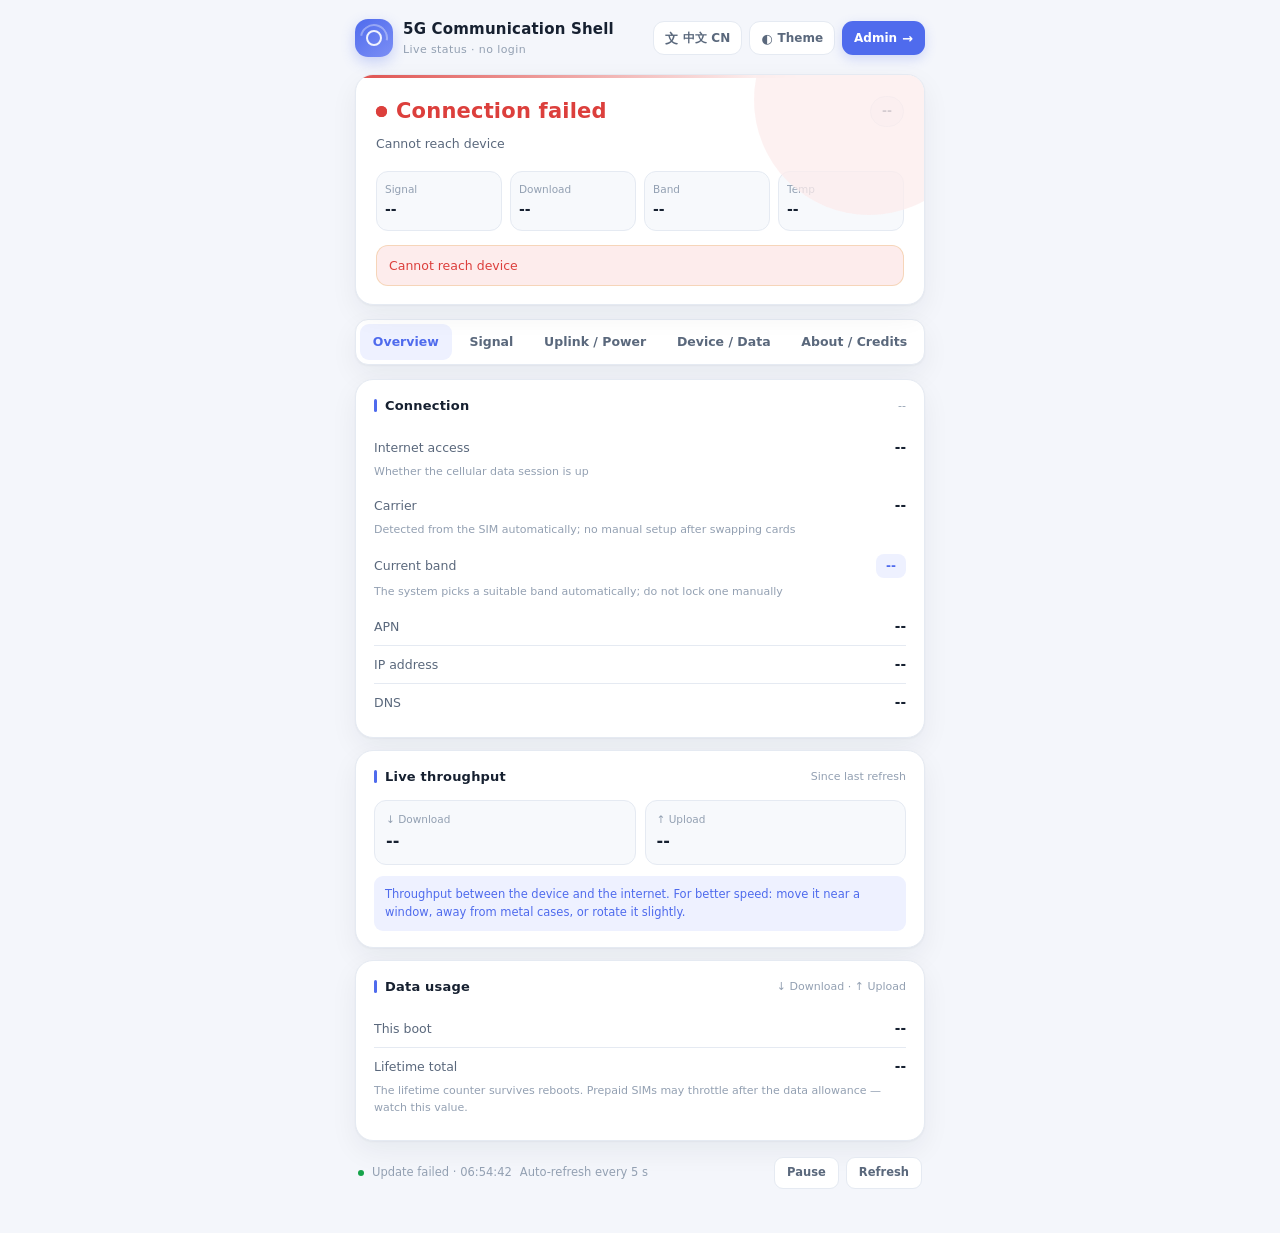
==== commit 00ebf119: "Add bilingual UI, system credits/runtime info, and graded LuCI guardrails" ====
--- a/tools/device/index.html
+++ b/tools/device/index.html
@@ -53,8 +53,8 @@
 .app{max-width:600px;margin:0 auto;padding:18px 15px 44px}
 .num{font-variant-numeric:tabular-nums;font-feature-settings:"tnum"}
 
-/* ---------- 顶栏 ---------- */
-.top{display:flex;align-items:center;justify-content:space-between;gap:10px;margin-bottom:16px}
+/* ---------- 顶栏（带文字按钮，右上角清晰可读） ---------- */
+.top{display:flex;align-items:center;justify-content:space-between;gap:10px;margin-bottom:16px;flex-wrap:wrap}
 .brand{display:flex;align-items:center;gap:10px;min-width:0}
 .mark{
   width:38px;height:38px;border-radius:13px;flex:none;position:relative;
@@ -66,21 +66,27 @@
 .mark::after{inset:5px;border-color:rgba(255,255,255,.35);border-left-color:transparent;border-bottom-color:transparent;transform:rotate(-35deg)}
 .brand-name{font-size:15px;font-weight:700;letter-spacing:.2px;white-space:nowrap}
 .brand-sub{font-size:11px;color:var(--text-3);letter-spacing:.4px}
-.top-actions{display:flex;align-items:center;gap:8px;flex:none}
-.icon-btn{
-  width:34px;height:34px;display:grid;place-items:center;border-radius:11px;
-  border:1px solid var(--border);background:var(--surface);color:var(--text-2);
-  font-size:13px;transition:.18s;
-}
-.icon-btn:hover{color:var(--accent);border-color:var(--accent)}
-.login{
-  display:inline-flex;align-items:center;gap:5px;text-decoration:none;white-space:nowrap;
-  background:var(--accent);color:#fff;border-radius:11px;padding:8px 14px;
-  font-size:12.5px;font-weight:600;transition:.18s;box-shadow:0 4px 12px rgba(79,107,237,.22);
-}
-.login:hover{filter:brightness(1.07)}
-.login:active{transform:translateY(1px)}
+.top-actions{display:flex;align-items:center;gap:7px;flex:none;flex-wrap:wrap;justify-content:flex-end}
+.txt-btn{
+  display:inline-flex;align-items:center;gap:5px;white-space:nowrap;
+  min-height:34px;padding:7px 11px;border-radius:11px;font-size:12px;font-weight:650;
+  border:1px solid var(--border);background:var(--surface);color:var(--text-2);transition:.18s;
+  text-decoration:none;
+}
+.txt-btn:hover{color:var(--accent);border-color:var(--accent);background:var(--accent-soft)}
+.txt-btn .ico{font-size:13px;line-height:1}
+.txt-btn.primary{
+  background:var(--accent);color:#fff;border-color:transparent;
+  box-shadow:0 4px 12px rgba(79,107,237,.22);
+}
+.txt-btn.primary:hover{filter:brightness(1.07);background:var(--accent);color:#fff}
+.txt-btn:active{transform:translateY(1px)}
 :focus-visible{outline:2px solid var(--accent);outline-offset:2px}
+@media (max-width:430px){
+  .top{gap:9px}
+  .top-actions{width:100%;justify-content:flex-start}
+  .txt-btn{flex:1;justify-content:center}
+}
 
 /* ---------- 主状态卡 ---------- */
 .hero{
@@ -97,47 +103,30 @@
   background:var(--state-soft);opacity:.75;pointer-events:none;
 }
 .hero>*{position:relative}
-.hero-top{display:flex;align-items:center;justify-content:space-between;gap:10px}
+.hero-top{display:flex;align-items:center;justify-content:space-between;gap:10px;flex-wrap:wrap}
 .state-badge{display:inline-flex;align-items:center;gap:9px;font-size:21px;font-weight:750;letter-spacing:.2px;color:var(--state)}
-.pulse{
-  width:11px;height:11px;border-radius:50%;background:var(--state);flex:none;position:relative;
-}
-.pulse::after{
-  content:"";position:absolute;inset:0;border-radius:50%;background:var(--state);
-  animation:ring 2.1s ease-out infinite;
-}
+.pulse{width:11px;height:11px;border-radius:50%;background:var(--state);flex:none;position:relative}
+.pulse::after{content:"";position:absolute;inset:0;border-radius:50%;background:var(--state);animation:ring 2.1s ease-out infinite}
 @keyframes ring{0%{transform:scale(1);opacity:.55}100%{transform:scale(3.1);opacity:0}}
-.hero-clock{font-size:11.5px;color:var(--text-3);white-space:nowrap}
+.hero-clock{
+  font-size:12px;color:var(--text-2);font-weight:650;white-space:nowrap;
+  background:var(--surface-2);border:1px solid var(--border);border-radius:99px;padding:5px 11px;
+}
 .hero-sub{font-size:12.5px;color:var(--text-2);margin-top:7px;min-height:19px;line-height:1.5}
-.hero-metrics{
-  display:grid;grid-template-columns:repeat(4,1fr);gap:8px;margin-top:17px;
-}
-.metric{
-  background:var(--surface-2);border:1px solid var(--border);border-radius:12px;
-  padding:9px 8px;min-width:0;
-}
+.hero-metrics{display:grid;grid-template-columns:repeat(4,1fr);gap:8px;margin-top:17px}
+.metric{background:var(--surface-2);border:1px solid var(--border);border-radius:12px;padding:9px 8px;min-width:0}
 .metric .mk{font-size:10.5px;color:var(--text-3);white-space:nowrap;overflow:hidden;text-overflow:ellipsis}
 .metric .mv{font-size:14px;font-weight:700;margin-top:2px;white-space:nowrap;overflow:hidden;text-overflow:ellipsis}
-.banner{
-  display:none;margin-top:14px;border-radius:12px;padding:10px 12px;font-size:12.5px;line-height:1.55;
-  background:var(--warn-soft);color:var(--warn);border:1px solid rgba(217,132,5,.22);
-}
+.banner{display:none;margin-top:14px;border-radius:12px;padding:10px 12px;font-size:12.5px;line-height:1.55;background:var(--warn-soft);color:var(--warn);border:1px solid rgba(217,132,5,.22)}
 .banner.show{display:block}
 .banner strong{font-weight:700}
 .err{background:var(--bad-soft);color:var(--bad)}
 .err.show{display:block}
 
 /* ---------- 选项卡 ---------- */
-.tabs{
-  display:flex;gap:5px;background:var(--surface);border:1px solid var(--border);
-  border-radius:13px;padding:4px;margin-bottom:14px;box-shadow:var(--shadow);
-  overflow-x:auto;scrollbar-width:none;
-}
+.tabs{display:flex;gap:5px;background:var(--surface);border:1px solid var(--border);border-radius:13px;padding:4px;margin-bottom:14px;box-shadow:var(--shadow);overflow-x:auto;scrollbar-width:none}
 .tabs::-webkit-scrollbar{display:none}
-.tab{
-  flex:1 0 auto;min-width:72px;border:0;background:transparent;color:var(--text-2);
-  padding:8px 10px;border-radius:9px;font-size:12.5px;font-weight:600;white-space:nowrap;transition:.18s;
-}
+.tab{flex:1 0 auto;min-width:68px;border:0;background:transparent;color:var(--text-2);padding:8px 9px;border-radius:9px;font-size:12.5px;font-weight:600;white-space:nowrap;transition:.18s}
 .tab:hover{color:var(--accent)}
 .tab.active{background:var(--accent-soft);color:var(--accent)}
 .panel{display:none;animation:fade .22s ease}
@@ -146,10 +135,7 @@
 @media (prefers-reduced-motion:reduce){*{animation:none!important;transition:none!important}}
 
 /* ---------- 卡片 ---------- */
-.card{
-  background:var(--surface);border:1px solid var(--border);border-radius:var(--radius);
-  padding:16px 18px;margin-bottom:12px;box-shadow:var(--shadow);
-}
+.card{background:var(--surface);border:1px solid var(--border);border-radius:var(--radius);padding:16px 18px;margin-bottom:12px;box-shadow:var(--shadow)}
 .card-head{display:flex;align-items:center;justify-content:space-between;gap:8px;margin-bottom:13px}
 .card h2{font-size:13px;font-weight:700;letter-spacing:.2px;display:flex;align-items:center;gap:8px}
 .card h2::before{content:"";width:3px;height:13px;border-radius:2px;background:var(--accent)}
@@ -159,14 +145,8 @@
 .kv .k{color:var(--text-2);flex:none;font-size:12.5px}
 .kv .v{text-align:right;word-break:break-all;font-weight:600}
 .hint{font-size:11px;color:var(--text-3);line-height:1.6;margin:-3px 0 7px}
-.hint.tip{
-  background:var(--accent-soft);color:var(--accent);border-radius:9px;
-  padding:9px 11px;margin:11px 0 0;font-size:11.5px;
-}
-.chip{
-  display:inline-block;background:var(--surface-2);border:1px solid var(--border);
-  border-radius:8px;padding:2px 9px;font-size:12px;font-weight:700;color:var(--text);
-}
+.hint.tip{background:var(--accent-soft);color:var(--accent);border-radius:9px;padding:9px 11px;margin:11px 0 0;font-size:11.5px}
+.chip{display:inline-block;background:var(--surface-2);border:1px solid var(--border);border-radius:8px;padding:2px 9px;font-size:12px;font-weight:700;color:var(--text)}
 .chip.ok{background:var(--ok-soft);color:var(--ok);border-color:transparent}
 .chip.warn{background:var(--warn-soft);color:var(--warn);border-color:transparent}
 .chip.bad{background:var(--bad-soft);color:var(--bad);border-color:transparent}
@@ -198,36 +178,33 @@
 details.tech[open] summary::before{content:"▾ "}
 details.tech div{font-size:11px;color:var(--text-3);line-height:1.75;margin-top:8px;word-break:break-all}
 
-/* ---------- 功率 ---------- */
-.power-hero{
-  display:flex;align-items:center;gap:14px;background:var(--surface-2);
-  border:1px solid var(--border);border-radius:13px;padding:13px 14px;margin-bottom:12px;
-}
+/* ---------- 功率 / 能耗 ---------- */
+.power-hero{display:flex;align-items:center;gap:14px;background:var(--surface-2);border:1px solid var(--border);border-radius:13px;padding:13px 14px;margin-bottom:12px}
 .power-num{font-size:29px;font-weight:750;line-height:1;letter-spacing:-.5px}
 .power-unit{font-size:13px;color:var(--text-2);font-weight:600}
 .power-side{flex:1;min-width:0}
-.estimate-tag{
-  display:inline-block;background:var(--warn-soft);color:var(--warn);
-  border-radius:6px;padding:1px 7px;font-size:10px;font-weight:700;margin-bottom:5px;
-}
+.estimate-tag{display:inline-block;background:var(--warn-soft);color:var(--warn);border-radius:6px;padding:1px 7px;font-size:10px;font-weight:700;margin-bottom:5px}
 .gauge{height:9px;border-radius:99px;background:var(--surface);border:1px solid var(--border);position:relative;overflow:hidden;margin:13px 0 5px}
 .gauge .fill{height:100%;border-radius:99px;background:linear-gradient(90deg,var(--ok),var(--warn));transition:width .45s ease}
 .gauge .band{position:absolute;top:0;bottom:0;background:rgba(79,107,237,.16);border-left:1px solid var(--accent);border-right:1px solid var(--accent)}
 .gauge-scale{display:flex;justify-content:space-between;font-size:10px;color:var(--text-3)}
 .disclaimer{font-size:11px;line-height:1.65;color:var(--text-3);background:var(--surface-2);border-left:2px solid var(--border);padding:9px 11px;border-radius:0 9px 9px 0;margin-top:12px}
 
+/* ---------- 关于 / 出处 ---------- */
+.about-lead{font-size:12.5px;line-height:1.7;color:var(--text-2);background:var(--accent-soft);color:var(--accent);border-radius:10px;padding:10px 12px;margin-bottom:13px}
+.src{border:1px solid var(--border);border-radius:12px;padding:11px 12px;margin-bottom:9px;background:var(--surface-2)}
+.src-h{display:flex;align-items:baseline;justify-content:space-between;gap:8px;flex-wrap:wrap;margin-bottom:5px}
+.src-h b{font-size:12.5px;color:var(--text)}
+.src-h span{font-size:10.5px;color:var(--text-3);white-space:nowrap}
+.src-b{font-size:11.5px;line-height:1.7;color:var(--text-2)}
+.src-b a{color:var(--accent);text-decoration:underline;text-underline-offset:2px;word-break:break-all;font-size:11px}
+
 /* ---------- 底部 ---------- */
-.foot{
-  display:flex;align-items:center;justify-content:space-between;gap:10px;
-  margin-top:16px;padding:0 3px;font-size:11.5px;color:var(--text-3);
-}
+.foot{display:flex;align-items:center;justify-content:space-between;gap:10px;margin-top:16px;padding:0 3px;font-size:11.5px;color:var(--text-3);flex-wrap:wrap}
 .foot-left{display:flex;align-items:center;gap:8px;flex-wrap:wrap}
 .dot-live{width:6px;height:6px;border-radius:50%;background:var(--ok);display:inline-block}
 .dot-live.paused{background:var(--text-3)}
-.btn{
-  border:1px solid var(--border);background:var(--surface);color:var(--text-2);
-  border-radius:9px;padding:6px 12px;font-size:11.5px;font-weight:600;transition:.18s;
-}
+.btn{border:1px solid var(--border);background:var(--surface);color:var(--text-2);border-radius:9px;padding:6px 12px;font-size:11.5px;font-weight:600;transition:.18s}
 .btn:hover{color:var(--accent);border-color:var(--accent)}
 .btn:active{transform:translateY(1px)}
 .skeleton{color:var(--text-3)}
@@ -245,98 +222,100 @@
     <div class="brand">
       <div class="mark" aria-hidden="true"></div>
       <div>
-        <div class="brand-name">5G 通信壳</div>
-        <div class="brand-sub">运行状态 · 免登录</div>
+        <div class="brand-name" data-i18n="5G 通信壳">5G 通信壳</div>
+        <div class="brand-sub" data-i18n="运行状态 · 免登录">运行状态 · 免登录</div>
       </div>
     </div>
     <div class="top-actions">
-      <button class="icon-btn" id="themeBtn" title="切换深浅色" aria-label="切换深浅色">◐</button>
-      <a class="login" id="loginBtn" href="/cgi-bin/luci/">管理登录</a>
+      <button class="txt-btn" id="langBtn" data-i18n-title="切换显示语言 / Switch display language" title="切换显示语言 / Switch display language"><span class="ico">文</span><span id="langLabel">EN 英文</span></button>
+      <button class="txt-btn" id="themeBtn" data-i18n-title="切换深浅色 / Switch theme" title="切换深浅色 / Switch theme"><span class="ico">◐</span><span data-i18n="主题">主题</span></button>
+      <a class="txt-btn primary" id="loginBtn" href="/cgi-bin/luci/"><span data-i18n="管理登录">管理登录</span><span class="ico">→</span></a>
     </div>
   </header>
 
   <section class="hero" id="hero" aria-live="polite">
     <div class="hero-top">
-      <div class="state-badge"><span class="pulse" aria-hidden="true"></span><span id="stateText">检测中…</span></div>
+      <div class="state-badge"><span class="pulse" aria-hidden="true"></span><span id="stateText" data-i18n="检测中…">检测中…</span></div>
       <div class="hero-clock num" id="heroClock">--</div>
     </div>
-    <div class="hero-sub" id="stateSub">正在读取设备状态…</div>
+    <div class="hero-sub" id="stateSub" data-i18n="正在读取设备状态…">正在读取设备状态…</div>
     <div class="hero-metrics">
-      <div class="metric"><div class="mk">信号</div><div class="mv num" id="mSignal">--</div></div>
-      <div class="metric"><div class="mk">实时下载</div><div class="mv num" id="mDown">--</div></div>
-      <div class="metric"><div class="mk">当前频段</div><div class="mv num" id="mBand">--</div></div>
-      <div class="metric"><div class="mk">温度</div><div class="mv num" id="mTemp">--</div></div>
+      <div class="metric"><div class="mk" data-i18n="信号">信号</div><div class="mv num" id="mSignal">--</div></div>
+      <div class="metric"><div class="mk" data-i18n="实时下载">实时下载</div><div class="mv num" id="mDown">--</div></div>
+      <div class="metric"><div class="mk" data-i18n="当前频段">当前频段</div><div class="mv num" id="mBand">--</div></div>
+      <div class="metric"><div class="mk" data-i18n="温度">温度</div><div class="mv num" id="mTemp">--</div></div>
     </div>
     <div class="banner" id="scanBanner"></div>
     <div class="banner err" id="errBox"></div>
   </section>
 
-  <nav class="tabs" id="tabs" role="tablist" aria-label="状态分类">
-    <button class="tab active" data-tab="overview" role="tab" aria-selected="true">概览</button>
-    <button class="tab" data-tab="signal" role="tab" aria-selected="false">信号质量</button>
-    <button class="tab" data-tab="power" role="tab" aria-selected="false">上行 / 功率</button>
-    <button class="tab" data-tab="device" role="tab" aria-selected="false">设备与流量</button>
+  <nav class="tabs" id="tabs" role="tablist" data-i18n-aria="状态分类" aria-label="状态分类">
+    <button class="tab active" data-tab="overview" role="tab" aria-selected="true" data-i18n="概览">概览</button>
+    <button class="tab" data-tab="signal" role="tab" aria-selected="false" data-i18n="信号质量">信号质量</button>
+    <button class="tab" data-tab="power" role="tab" aria-selected="false" data-i18n="上行 / 功率">上行 / 功率</button>
+    <button class="tab" data-tab="device" role="tab" aria-selected="false" data-i18n="设备与流量">设备与流量</button>
+    <button class="tab" data-tab="about" role="tab" aria-selected="false" data-i18n="关于 / 出处">关于 / 出处</button>
   </nav>
 
   <!-- 概览 -->
   <section class="panel active" id="panel-overview" role="tabpanel">
     <div class="card">
-      <div class="card-head"><h2>网络连接</h2><span class="card-note" id="ovReg">--</span></div>
-      <div class="kv"><span class="k">能不能上网</span><span class="v" id="ovWan">--</span></div>
-      <div class="hint">显示蜂窝数据通道是否已建立</div>
-      <div class="kv"><span class="k">运营商</span><span class="v" id="ovCarrier">--</span></div>
-      <div class="hint">按电话卡自动识别，换卡无需手动设置</div>
-      <div class="kv"><span class="k">驻留频段</span><span class="v"><span class="chip acc num" id="ovBand">--</span></span></div>
-      <div class="hint">系统会自动挑选更合适的频段，无需手动锁定</div>
-      <div class="kv"><span class="k">上网参数</span><span class="v num" id="ovApn">--</span></div>
-      <div class="kv"><span class="k">网络地址</span><span class="v num" id="ovIp">--</span></div>
-      <div class="kv"><span class="k">域名解析</span><span class="v num" id="ovDns">--</span></div>
+      <div class="card-head"><h2 data-i18n="网络连接">网络连接</h2><span class="card-note" id="ovReg">--</span></div>
+      <div class="kv"><span class="k" data-i18n="能不能上网">能不能上网</span><span class="v" id="ovWan">--</span></div>
+      <div class="hint" data-i18n="显示蜂窝数据通道是否已建立">显示蜂窝数据通道是否已建立</div>
+      <div class="kv"><span class="k" data-i18n="运营商">运营商</span><span class="v" id="ovCarrier">--</span></div>
+      <div class="hint" data-i18n="按电话卡自动识别，换卡无需手动设置">按电话卡自动识别，换卡无需手动设置</div>
+      <div class="kv"><span class="k" data-i18n="驻留频段">驻留频段</span><span class="v"><span class="chip acc num" id="ovBand">--</span></span></div>
+      <div class="hint" data-i18n="系统会自动挑选更合适的频段，无需手动锁定">系统会自动挑选更合适的频段，无需手动锁定</div>
+      <div class="kv"><span class="k" data-i18n="上网参数">上网参数</span><span class="v num" id="ovApn">--</span></div>
+      <div class="kv"><span class="k" data-i18n="网络地址">网络地址</span><span class="v num" id="ovIp">--</span></div>
+      <div class="kv"><span class="k" data-i18n="域名解析">域名解析</span><span class="v num" id="ovDns">--</span></div>
     </div>
     <div class="card">
-      <div class="card-head"><h2>此刻的网速</h2><span class="card-note">最近一次刷新区间</span></div>
+      <div class="card-head"><h2 data-i18n="此刻的网速">此刻的网速</h2><span class="card-note" data-i18n="最近一次刷新区间">最近一次刷新区间</span></div>
       <div class="grid2">
-        <div class="mini"><div class="mk">↓ 下载</div><div class="mv num" id="ovDown">--</div></div>
-        <div class="mini"><div class="mk">↑ 上传</div><div class="mv num" id="ovUp">--</div></div>
-      </div>
-      <div class="hint tip">这个数字是设备与互联网之间的实时吞吐。想更快：把设备移到窗边、远离金属机箱，或轻轻换个朝向。</div>
+        <div class="mini"><div class="mk" data-i18n="↓ 下载">↓ 下载</div><div class="mv num" id="ovDown">--</div></div>
+        <div class="mini"><div class="mk" data-i18n="↑ 上传">↑ 上传</div><div class="mv num" id="ovUp">--</div></div>
+      </div>
+      <div class="hint tip" data-i18n="这个数字是设备与互联网之间的实时吞吐。想更快：把设备移到窗边、远离金属机箱，或轻轻换个朝向。">这个数字是设备与互联网之间的实时吞吐。想更快：把设备移到窗边、远离金属机箱，或轻轻换个朝向。</div>
     </div>
     <div class="card">
-      <div class="card-head"><h2>流量用量</h2><span class="card-note">↓ 下载 · ↑ 上传</span></div>
-      <div class="kv"><span class="k">本次开机</span><span class="v num" id="ovBootTraffic">--</span></div>
-      <div class="kv"><span class="k">累计总量</span><span class="v num" id="ovTotalTraffic">--</span></div>
-      <div class="hint">累计值关机不清零。储值卡超过套餐流量后可能限速，主要看这个。</div>
+      <div class="card-head"><h2 data-i18n="流量用量">流量用量</h2><span class="card-note" data-i18n="↓ 下载 · ↑ 上传">↓ 下载 · ↑ 上传</span></div>
+      <div class="kv"><span class="k" data-i18n="本次开机">本次开机</span><span class="v num" id="ovBootTraffic">--</span></div>
+      <div class="kv"><span class="k" data-i18n="累计总量">累计总量</span><span class="v num" id="ovTotalTraffic">--</span></div>
+      <div class="hint" data-i18n="累计值关机不清零。储值卡超过套餐流量后可能限速，主要看这个。">累计值关机不清零。储值卡超过套餐流量后可能限速，主要看这个。</div>
     </div>
   </section>
 
   <!-- 信号质量 -->
   <section class="panel" id="panel-signal" role="tabpanel">
     <div class="card">
-      <div class="card-head"><h2>信号强弱</h2><span class="card-note" id="sgBandTag">--</span></div>
+      <div class="card-head"><h2 data-i18n="信号强弱">信号强弱</h2><span class="card-note" id="sgBandTag">--</span></div>
       <div class="sig-row">
         <span class="bars" id="bars" aria-hidden="true"><i></i><i></i><i></i><i></i><i></i></span>
         <span class="sig-big" id="sgLevel">--</span>
       </div>
-      <div class="hint" id="sgHint">信号强弱一目了然，格数由信号强度与质量综合判断。</div>
+      <div class="hint" id="sgHint" data-i18n="信号强弱一目了然，格数由信号强度与质量综合判断。">信号强弱一目了然，格数由信号强度与质量综合判断。</div>
 
       <div class="meter-wrap">
-        <div class="meter-label"><span>信号强度 RSRP</span><b class="num" id="sgRsrpVal">--</b></div>
+        <div class="meter-label"><span data-i18n="信号强度 RSRP">信号强度 RSRP</span><b class="num" id="sgRsrpVal">--</b></div>
         <div class="meter"><span id="sgRsrpBar" style="width:0%"></span></div>
-        <div class="meter-scale"><span>-120 弱</span><span>-100</span><span>-80 强</span></div>
+        <div class="meter-scale"><span data-i18n="-120 弱">-120 弱</span><span>-100</span><span data-i18n="-80 强">-80 强</span></div>
       </div>
       <div class="meter-wrap">
-        <div class="meter-label"><span>信号质量 SINR</span><b class="num" id="sgSinrVal">--</b></div>
+        <div class="meter-label"><span data-i18n="信号质量 SINR">信号质量 SINR</span><b class="num" id="sgSinrVal">--</b></div>
         <div class="meter"><span id="sgSinrBar" style="width:0%"></span></div>
-        <div class="meter-scale"><span>-5 差</span><span>10</span><span>30 好</span></div>
+        <div class="meter-scale"><span data-i18n="-5 差">-5 差</span><span>10</span><span data-i18n="30 好">30 好</span></div>
       </div>
       <div class="meter-wrap">
-        <div class="meter-label"><span>参考质量 RSRQ</span><b class="num" id="sgRsrqVal">--</b></div>
+        <div class="meter-label"><span data-i18n="参考质量 RSRQ">参考质量 RSRQ</span><b class="num" id="sgRsrqVal">--</b></div>
         <div class="meter"><span id="sgRsrqBar" style="width:0%"></span></div>
-        <div class="meter-scale"><span>-20 差</span><span>-12</span><span>-5 好</span></div>
-      </div>
-      <div class="kv" style="margin-top:12px"><span class="k">网速体验</span><span class="v"><span class="chip" id="sgFeel">--</span></span></div>
-      <div class="hint tip">SINR（抗干扰能力）比格数更影响网速。数值忽高忽低通常是同频干扰或遮挡，优先调整摆放位置。</div>
+        <div class="meter-scale"><span data-i18n="-20 差">-20 差</span><span>-12</span><span data-i18n="-5 好">-5 好</span></div>
+      </div>
+      <div class="kv" style="margin-top:12px"><span class="k" data-i18n="网速体验">网速体验</span><span class="v"><span class="chip" id="sgFeel">--</span></span></div>
+      <div class="hint tip" data-i18n="SINR（抗干扰能力）比格数更影响网速。数值忽高忽低通常是同频干扰或遮挡，优先调整摆放位置。">SINR（抗干扰能力）比格数更影响网速。数值忽高忽低通常是同频干扰或遮挡，优先调整摆放位置。</div>
       <details class="tech">
-        <summary>技术详情（可忽略）</summary>
+        <summary data-i18n="技术详情（可忽略）">技术详情（可忽略）</summary>
         <div id="sgTech">--</div>
       </details>
     </div>
@@ -345,34 +324,30 @@
   <!-- 上行 / 功率 -->
   <section class="panel" id="panel-power" role="tabpanel">
     <div class="card">
-      <div class="card-head"><h2>上行发射状态</h2><span class="card-note">只读监测</span></div>
+      <div class="card-head"><h2 data-i18n="上行发射状态">上行发射状态</h2><span class="card-note" data-i18n="只读监测">只读监测</span></div>
       <div class="power-hero">
         <div>
           <div class="power-num num" id="pwEst">--</div>
-          <div class="power-unit">dBm <span class="muted">估算</span></div>
+          <div class="power-unit">dBm <span class="muted" data-i18n="估算">估算</span></div>
         </div>
         <div class="power-side">
-          <div class="estimate-tag">按信号推算，非基带实测</div>
-          <div style="font-size:12px;color:var(--text-2)" id="pwStatus">等待数据…</div>
+          <div class="estimate-tag" data-i18n="按信号推算，非基带实测">按信号推算，非基带实测</div>
+          <div style="font-size:12px;color:var(--text-2)" id="pwStatus" data-i18n="等待数据…">等待数据…</div>
           <div style="font-size:11px;color:var(--text-3)" class="num" id="pwRange">--</div>
         </div>
       </div>
       <div class="gauge"><span class="fill" id="pwFill" style="width:0%"></span><span class="band" id="pwBand" style="left:0%;width:0%"></span></div>
       <div class="gauge-scale"><span>0 dBm</span><span id="pwCap">上限 23 dBm</span></div>
-      <div class="kv" style="margin-top:12px"><span class="k">剩余功率余量</span><span class="v num" id="pwHeadroom">--</span></div>
-      <div class="hint">余量越小，说明设备越接近满功率发射，供电与发热压力越大。</div>
-      <div class="kv"><span class="k">实测上行速率</span><span class="v num" id="pwUpRate">--</span></div>
-      <div class="kv"><span class="k">签约上行上限</span><span class="v num" id="pwAmbrUp">--</span></div>
-      <div class="kv"><span class="k">估算路径损耗</span><span class="v num" id="pwPl">--</span></div>
-      <div class="kv"><span class="k">终端功率等级</span><span class="v num" id="pwClass">--</span></div>
-      <div class="disclaimer">
-        设备固件<strong>没有提供</strong>基带实测发射功率（PUSCH / PHR）接口，AT 工程模式也未返回可解析的功率字段。
-        此处数值按 3GPP 开环功控模型，由 RSRP 推算路径损耗后估算，仅用于观察趋势。
-        实际上行功率由基站通过 TPC 命令闭环控制，终端不能自行调高；擅自改动校准数据会影响合规与稳定性。
-      </div>
+      <div class="kv" style="margin-top:12px"><span class="k" data-i18n="剩余功率余量">剩余功率余量</span><span class="v num" id="pwHeadroom">--</span></div>
+      <div class="hint" data-i18n="余量越小，说明设备越接近满功率发射，供电与发热压力越大。">余量越小，说明设备越接近满功率发射，供电与发热压力越大。</div>
+      <div class="kv"><span class="k" data-i18n="实测上行速率">实测上行速率</span><span class="v num" id="pwUpRate">--</span></div>
+      <div class="kv"><span class="k" data-i18n="签约上行上限">签约上行上限</span><span class="v num" id="pwAmbrUp">--</span></div>
+      <div class="kv"><span class="k" data-i18n="估算路径损耗">估算路径损耗</span><span class="v num" id="pwPl">--</span></div>
+      <div class="kv"><span class="k" data-i18n="终端功率等级">终端功率等级</span><span class="v num" id="pwClass">--</span></div>
+      <div class="disclaimer" id="pwDisclaimer"></div>
       <details class="tech">
-        <summary>估算方法说明</summary>
-        <div id="pwTech">路径损耗 PL ≈ 参考信号功率 − RSRP；估算发射功率 ≈ P0 + α·PL + 带宽与 MCS 修正，并限幅在终端功率等级上限内。因基站实际下发的 P0 / α / TPC 未知，结果为区间估算，不能作为测量值使用。</div>
+        <summary data-i18n="估算方法说明">估算方法说明</summary>
+        <div id="pwTech" data-i18n="路径损耗 PL ≈ 参考信号功率 − RSRP；估算发射功率 ≈ P0 + α·PL + 带宽与 MCS 修正，并限幅在终端功率等级上限内。因基站实际下发的 P0 / α / TPC 未知，结果为区间估算，不能作为测量值使用。">路径损耗 PL ≈ 参考信号功率 − RSRP；估算发射功率 ≈ P0 + α·PL + 带宽与 MCS 修正，并限幅在终端功率等级上限内。因基站实际下发的 P0 / α / TPC 未知，结果为区间估算，不能作为测量值使用。</div>
       </details>
     </div>
   </section>
@@ -380,64 +355,135 @@
   <!-- 设备与流量 -->
   <section class="panel" id="panel-device" role="tabpanel">
     <div class="card">
-      <div class="card-head"><h2>设备状态</h2><span class="card-note">实时</span></div>
-      <div class="kv"><span class="k">运行时长</span><span class="v num" id="dvUptime">--</span></div>
-      <div class="hint">从上次通电开机到现在</div>
-      <div class="kv"><span class="k">设备温度</span><span class="v num" id="dvTemp">--</span></div>
-      <div class="hint">超过 60°C 可能触发降速保护，保持通风即可</div>
-      <div class="kv"><span class="k">可用内存</span><span class="v num" id="dvMem">--</span></div>
-      <div class="kv"><span class="k">系统负载</span><span class="v num" id="dvLoad">--</span></div>
-      <div class="kv"><span class="k">系统版本</span><span class="v num" id="dvVer">--</span></div>
-      <div class="hint">需要协助时提供这个版本号</div>
+      <div class="card-head"><h2 data-i18n="设备状态">设备状态</h2><span class="card-note" data-i18n="实时">实时</span></div>
+      <div class="kv"><span class="k" data-i18n="运行时长">运行时长</span><span class="v num" id="dvUptime">--</span></div>
+      <div class="hint" data-i18n="从上次通电开机到现在">从上次通电开机到现在</div>
+      <div class="kv"><span class="k" data-i18n="设备温度">设备温度</span><span class="v num" id="dvTemp">--</span></div>
+      <div class="hint" data-i18n="超过 60°C 可能触发降速保护，保持通风即可">超过 60°C 可能触发降速保护，保持通风即可</div>
+      <div class="kv"><span class="k" data-i18n="可用内存">可用内存</span><span class="v num" id="dvMem">--</span></div>
+      <div class="kv"><span class="k" data-i18n="系统负载">系统负载</span><span class="v num" id="dvLoad">--</span></div>
+      <div class="kv"><span class="k" data-i18n="系统版本">系统版本</span><span class="v num" id="dvVer">--</span></div>
+      <div class="hint" data-i18n="需要协助时提供这个版本号；完整系统信息与出处见「关于 / 出处」">需要协助时提供这个版本号；完整系统信息与出处见「关于 / 出处」</div>
     </div>
     <div class="card">
-      <div class="card-head"><h2>连接信息</h2><span class="card-note">只读</span></div>
-      <div class="kv"><span class="k">SIM 卡状态</span><span class="v" id="dvSim">--</span></div>
-      <div class="kv"><span class="k">网络制式</span><span class="v num" id="dvAct">--</span></div>
-      <div class="kv"><span class="k">漫游状态</span><span class="v" id="dvRoam">--</span></div>
-      <div class="kv"><span class="k">数据通道</span><span class="v num" id="dvIface">--</span></div>
-      <div class="kv"><span class="k">连接已持续</span><span class="v num" id="dvWanUp">--</span></div>
-      <div class="kv"><span class="k">自动选频</span><span class="v num" id="dvBandMode">--</span></div>
+      <div class="card-head"><h2 data-i18n="连接信息">连接信息</h2><span class="card-note" data-i18n="只读">只读</span></div>
+      <div class="kv"><span class="k" data-i18n="SIM 卡状态">SIM 卡状态</span><span class="v" id="dvSim">--</span></div>
+      <div class="kv"><span class="k" data-i18n="网络制式">网络制式</span><span class="v num" id="dvAct">--</span></div>
+      <div class="kv"><span class="k" data-i18n="漫游状态">漫游状态</span><span class="v" id="dvRoam">--</span></div>
+      <div class="kv"><span class="k" data-i18n="数据通道">数据通道</span><span class="v num" id="dvIface">--</span></div>
+      <div class="kv"><span class="k" data-i18n="连接已持续">连接已持续</span><span class="v num" id="dvWanUp">--</span></div>
+      <div class="kv"><span class="k" data-i18n="自动选频">自动选频</span><span class="v num" id="dvBandMode">--</span></div>
     </div>
     <div class="card">
-      <div class="card-head"><h2>耗电估算</h2><span class="card-note">模型推算，非实测</span></div>
+      <div class="card-head"><h2 data-i18n="耗电估算">耗电估算</h2><span class="card-note" data-i18n="模型推算，非实测">模型推算，非实测</span></div>
       <div class="power-hero">
         <div>
           <div class="power-num num" id="enWatt">--</div>
-          <div class="power-unit">W <span class="muted">当前估算</span></div>
+          <div class="power-unit">W <span class="muted" data-i18n="当前估算">当前估算</span></div>
         </div>
         <div class="power-side">
-          <div class="estimate-tag">设备无电流采样硬件</div>
-          <div style="font-size:12px;color:var(--text-2)" id="enLevel">等待数据…</div>
-          <div style="font-size:11px;color:var(--text-3)" class="num" id="enRange">常见范围约 1 ~ 4 W</div>
-        </div>
-      </div>
-      <div class="kv"><span class="k">本次开机耗电</span><span class="v num" id="enBoot">--</span></div>
-      <div class="kv"><span class="k">累计耗电</span><span class="v num" id="enTotal">--</span></div>
-      <div class="kv"><span class="k">折合电费</span><span class="v num" id="enCost">--</span></div>
-      <div class="hint">按 0.60 元 / 度估算，仅供量级参考。</div>
-      <div class="disclaimer">
-        设备 <code>/sys/class/power_supply</code> 为空，PMIC 与 MCU 的 ADC 通道在满载前后读数无明显变化，
-        <strong>没有可用于计量的电流传感器</strong>，因此无法给出精确瓦时数。
-        此处按公开规格（UDX710 空闲 0.75 W、工作约 3.8 W @5V、峰值 3 A）结合实时速率、
-        估算发射功率与扫描状态建模，并对时间积分。若要精确测量，需在 USB 供电线上串接电流表硬件。
-      </div>
+          <div class="estimate-tag" data-i18n="设备无电流采样硬件">设备无电流采样硬件</div>
+          <div style="font-size:12px;color:var(--text-2)" id="enLevel" data-i18n="等待数据…">等待数据…</div>
+          <div style="font-size:11px;color:var(--text-3)" class="num" id="enRange" data-i18n="常见范围约 1 ~ 4 W">常见范围约 1 ~ 4 W</div>
+        </div>
+      </div>
+      <div class="kv"><span class="k" data-i18n="本次开机耗电">本次开机耗电</span><span class="v num" id="enBoot">--</span></div>
+      <div class="kv"><span class="k" data-i18n="累计耗电">累计耗电</span><span class="v num" id="enTotal">--</span></div>
+      <div class="kv"><span class="k" data-i18n="折合电费">折合电费</span><span class="v num" id="enCost">--</span></div>
+      <div class="hint" data-i18n="按 0.60 元 / 度估算，仅供量级参考。">按 0.60 元 / 度估算，仅供量级参考。</div>
+      <div class="disclaimer" id="enDisclaimer"></div>
       <details class="tech">
-        <summary>估算模型说明</summary>
-        <div>基础 1.10 W ＋ 数据链路 0.50 W ＋ 吞吐加成（速率折算，≤1.20 W）＋ 功放加成（按估算发射功率分档，≤0.80 W）＋ 扫描 0.60 W。每次刷新用相邻两次采样的功率对时间积分，页面关闭期间按最后一次功率续算。</div>
+        <summary data-i18n="估算模型说明">估算模型说明</summary>
+        <div id="enTech" data-i18n="基础 1.10 W ＋ 数据链路 0.50 W ＋ 吞吐加成（速率折算，≤1.20 W）＋ 功放加成（按估算发射功率分档，≤0.80 W）＋ 扫描 0.60 W。每次刷新用相邻两次采样的功率对时间积分，页面关闭期间按最后一次功率续算。">基础 1.10 W ＋ 数据链路 0.50 W ＋ 吞吐加成（速率折算，≤1.20 W）＋ 功放加成（按估算发射功率分档，≤0.80 W）＋ 扫描 0.60 W。每次刷新用相邻两次采样的功率对时间积分，页面关闭期间按最后一次功率续算。</div>
       </details>
+    </div>
+  </section>
+
+  <!-- 关于 / 出处 -->
+  <section class="panel" id="panel-about" role="tabpanel">
+    <div class="card">
+      <div class="card-head"><h2 data-i18n="系统信息">系统信息</h2><span class="card-note" data-i18n="只读 · 设备实测">只读 · 设备实测</span></div>
+      <div class="kv"><span class="k" data-i18n="系统版本">系统版本</span><span class="v num" id="abVer">--</span></div>
+      <div class="kv"><span class="k" data-i18n="内核 / 平台">内核 / 平台</span><span class="v num" id="abKern">--</span></div>
+      <div class="kv"><span class="k" data-i18n="刷机 / 首次启动">刷机 / 首次启动</span><span class="v num" id="abFlash">--</span></div>
+      <div class="hint" data-i18n="依据：首次开机自动生成的配置文件与 SSH 主机密钥时间戳；时间为设备本地时区 UTC+8。">依据：首次开机自动生成的配置文件与 SSH 主机密钥时间戳；时间为设备本地时区 UTC+8。</div>
+      <div class="kv"><span class="k" data-i18n="服役时长（自刷机起）">服役时长（自刷机起）</span><span class="v num" id="abService">--</span></div>
+      <div class="hint" data-i18n="从刷机完成到现在经过的日历时间，包含关机时段。">从刷机完成到现在经过的日历时间，包含关机时段。</div>
+      <div class="kv"><span class="k" data-i18n="累计通电运行">累计通电运行</span><span class="v num" id="abRuntime">--</span></div>
+      <div class="hint" id="abRuntimeHint">--</div>
+      <div class="kv"><span class="k" data-i18n="本次开机">本次开机</span><span class="v num" id="abBoot">--</span></div>
+      <div class="kv"><span class="k" data-i18n="累计采样次数">累计采样次数</span><span class="v num" id="abSamples">--</span></div>
+      <div class="hint" data-i18n="累计通电时长由每 5 分钟一次的采样跨重启累加，断电前不足一个采样周期的误差约 ±5 分钟。">累计通电时长由每 5 分钟一次的采样跨重启累加，断电前不足一个采样周期的误差约 ±5 分钟。</div>
+    </div>
+
+    <div class="card">
+      <div class="card-head"><h2 data-i18n="原创作者与来源">原创作者与来源</h2><span class="card-note" data-i18n="请保留署名">请保留署名</span></div>
+      <div class="about-lead" data-i18n="本设备运行的是社区开源系统的二次适配。OpenWrt 平台、内核、启动器与成品固件均非本页作者原创，完整归属与来源如下：">本设备运行的是社区开源系统的二次适配。OpenWrt 平台、内核、启动器与成品固件均非本页作者原创，完整归属与来源如下：</div>
+
+      <div class="src">
+        <div class="src-h"><b data-i18n="核心系统 · OpenWrt 平台与用户态服务">核心系统 · OpenWrt 平台与用户态服务</b><span data-i18n="来源：GitHub 仓库">来源：GitHub 仓库</span></div>
+        <div class="src-b">
+          <div data-i18n="作者 jason-liu-4980；仓库 sy108-mainline，2026-10-18 首次公开。提供蜂窝 / AT / 短信 / LuCI 管理页。">作者 jason-liu-4980；仓库 sy108-mainline，2026-10-18 首次公开。提供蜂窝 / AT / 短信 / LuCI 管理页。</div>
+          <a href="https://github.com/jason-liu-4980/sy108-mainline" target="_blank" rel="noopener noreferrer">github.com/jason-liu-4980/sy108-mainline</a>
+        </div>
+      </div>
+      <div class="src">
+        <div class="src-h"><b data-i18n="内核驱动与设备树 / SPL 启动器">内核驱动与设备树 / SPL 启动器</b><span data-i18n="来源：同一作者仓库">来源：同一作者仓库</span></div>
+        <div class="src-b">
+          <div data-i18n="作者 jason-liu-4980；linux-udx710（Linux 7.3.0）与 sy108-uboot-spl。解决原厂 4.14 内核 USB 不可用的关键。">作者 jason-liu-4980；linux-udx710（Linux 7.3.0）与 sy108-uboot-spl。解决原厂 4.14 内核 USB 不可用的关键。</div>
+          <a href="https://github.com/jason-liu-4980" target="_blank" rel="noopener noreferrer">github.com/jason-liu-4980</a>
+        </div>
+      </div>
+      <div class="src">
+        <div class="src-h"><b data-i18n="成品固件 · 云端编译发布">成品固件 · 云端编译发布</b><span data-i18n="来源：GitHub Releases">来源：GitHub Releases</span></div>
+        <div class="src-b">
+          <div data-i18n="作者 xuxin1955；Actions-immortalwrt 自动编译，固件 tag 2026.10.28-* 为本次适配基线，2026-10-28 发布。">作者 xuxin1955；Actions-immortalwrt 自动编译，固件 tag 2026.10.28-* 为本次适配基线，2026-10-28 发布。</div>
+          <a href="https://github.com/xuxin1955/Actions-immortalwrt/releases" target="_blank" rel="noopener noreferrer">github.com/xuxin1955/Actions-immortalwrt/releases</a>
+        </div>
+      </div>
+      <div class="src">
+        <div class="src-h"><b data-i18n="APN 数据库 / 国家码表">APN 数据库 / 国家码表</b><span data-i18n="来源：LineageOS · ITU">来源：LineageOS · ITU</span></div>
+        <div class="src-b">
+          <div data-i18n="LineageOS apns-conf.xml（AOSP 派生，Apache-2.0）格式转换；MCC 国家表来自 ITU E.212 公开分配。">LineageOS apns-conf.xml（AOSP 派生，Apache-2.0）格式转换；MCC 国家表来自 ITU E.212 公开分配。</div>
+          <a href="https://github.com/LineageOS/android_packages_providers_TelephonyProvider" target="_blank" rel="noopener noreferrer">github.com/LineageOS/android_packages_providers_TelephonyProvider</a>
+        </div>
+      </div>
+      <div class="src">
+        <div class="src-h"><b data-i18n="上游逆向与刷机工具链">上游逆向与刷机工具链</b><span data-i18n="来源：社区项目（原作者致谢）">来源：社区项目（原作者致谢）</span></div>
+        <div class="src-b">
+          <div data-i18n="LeoChen-CoreMind/UDX710-TOOLS、1orz/project-cpe、UnisocBypass、spd_flasher，以及紫光展锐（UNISOC）开源 BSP。">LeoChen-CoreMind/UDX710-TOOLS、1orz/project-cpe、UnisocBypass、spd_flasher，以及紫光展锐（UNISOC）开源 BSP。</div>
+          <a href="https://github.com/LeoChen-CoreMind/UDX710-TOOLS" target="_blank" rel="noopener noreferrer">github.com/LeoChen-CoreMind/UDX710-TOOLS</a>
+        </div>
+      </div>
+      <div class="src">
+        <div class="src-h"><b data-i18n="硬件拆解与焊接位置资料">硬件拆解与焊接位置资料</b><span data-i18n="来源：公开评测（仅引用链接）">来源：公开评测（仅引用链接）</span></div>
+        <div class="src-b">
+          <div data-i18n="充电头网拆解评测与改装圈文章；本仓库只引用与链接，不搬运图片，版权归原文所有。">充电头网拆解评测与改装圈文章；本仓库只引用与链接，不搬运图片，版权归原文所有。</div>
+          <a href="https://www.chongdiantou.com/" target="_blank" rel="noopener noreferrer">www.chongdiantou.com</a>
+        </div>
+      </div>
+      <div class="src">
+        <div class="src-h"><b data-i18n="本页与配套脚本 · 二次适配部分">本页与配套脚本 · 二次适配部分</b><span data-i18n="来源：本项目开源仓库">来源：本项目开源仓库</span></div>
+        <div class="src-b">
+          <div data-i18n="内容：DTB 兼容性修复、APN 自动识别、智能选频、状态页 / 断网提示、只读与分级管控、中英界面；自有代码采用 MIT 许可。">内容：DTB 兼容性修复、APN 自动识别、智能选频、状态页 / 断网提示、只读与分级管控、中英界面；自有代码采用 MIT 许可。</div>
+          <a href="https://github.com/love824838763-ops/sy108-openwrt-adaptation" target="_blank" rel="noopener noreferrer">github.com/love824838763-ops/sy108-openwrt-adaptation</a>
+        </div>
+      </div>
+
+      <div class="disclaimer" data-i18n="若任何内容的归属标注不准确，请在开源仓库开 Issue 指出，我们会立即更正。引用或转载时请同时提及上游作者与项目。">若任何内容的归属标注不准确，请在开源仓库开 Issue 指出，我们会立即更正。引用或转载时请同时提及上游作者与项目。</div>
+      <div class="disclaimer" data-i18n="免责声明：本项目按现状提供，不作任何担保；刷机、改 DTB、拆机焊接均有变砖风险。功率与耗电数值为模型估算，不是实测值。">免责声明：本项目按现状提供，不作任何担保；刷机、改 DTB、拆机焊接均有变砖风险。功率与耗电数值为模型估算，不是实测值。</div>
     </div>
   </section>
 
   <footer class="foot">
     <div class="foot-left">
       <span class="dot-live" id="liveDot"></span>
-      <span id="updated">正在连接设备…</span>
-      <span id="autoHint">每 5 秒自动刷新</span>
+      <span id="updated" data-i18n="正在连接设备…">正在连接设备…</span>
+      <span id="autoHint" data-i18n="每 5 秒自动刷新">每 5 秒自动刷新</span>
     </div>
     <div style="display:flex;gap:7px">
-      <button class="btn" id="autoBtn">暂停</button>
-      <button class="btn" id="refreshBtn">刷新</button>
+      <button class="btn" id="autoBtn" data-i18n="暂停">暂停</button>
+      <button class="btn" id="refreshBtn" data-i18n="刷新">刷新</button>
     </div>
   </footer>
 </div>
@@ -446,8 +492,151 @@
 var BASE = (location.host === '192.168.66.1') ? '' : 'http://192.168.66.1';
 document.getElementById('loginBtn').href = BASE + '/cgi-bin/luci/';
 
-var ACT = {0:'未知',2:'3G',7:'4G LTE',11:'5G NR',13:'5G NR'};
-var OPER = {'45412':'CMHK 中国移动香港','45413':'3HK 和记','45400':'csl','45406':'SmarTone','45419':'PCCW'};
+/* ---------------- 中英文切换 ----------------
+   字典的 key 直接使用中文原文：静态文本用 data-i18n="中文原文"，
+   动态文本用 t('中文原文')。中文模式返回原文，英文模式查表。 */
+var LANG = 'zh';
+var EN = {
+'5G 通信壳':'5G Communication Shell','运行状态 · 免登录':'Live status · no login','5G 通信壳 · 设备状态':'5G Shell · Device Status',
+'切换显示语言 / Switch display language':'Switch display language','切换深浅色 / Switch theme':'Switch theme',
+'主题':'Theme','管理登录':'Admin','EN 英文':'EN 英文','中文 CN':'中文 CN',
+'检测中…':'Checking…','正在读取设备状态…':'Reading device status…',
+'信号':'Signal','实时下载':'Download','当前频段':'Band','温度':'Temp',
+'概览':'Overview','信号质量':'Signal','上行 / 功率':'Uplink / Power','设备与流量':'Device / Data','关于 / 出处':'About / Credits','状态分类':'Status sections',
+'网络连接':'Connection','能不能上网':'Internet access','显示蜂窝数据通道是否已建立':'Whether the cellular data session is up',
+'运营商':'Carrier','按电话卡自动识别，换卡无需手动设置':'Detected from the SIM automatically; no manual setup after swapping cards',
+'驻留频段':'Current band','系统会自动挑选更合适的频段，无需手动锁定':'The system picks a suitable band automatically; do not lock one manually',
+'上网参数':'APN','网络地址':'IP address','域名解析':'DNS',
+'此刻的网速':'Live throughput','最近一次刷新区间':'Since last refresh','↓ 下载':'↓ Download','↑ 上传':'↑ Upload',
+'这个数字是设备与互联网之间的实时吞吐。想更快：把设备移到窗边、远离金属机箱，或轻轻换个朝向。':'Throughput between the device and the internet. For better speed: move it near a window, away from metal cases, or rotate it slightly.',
+'流量用量':'Data usage','↓ 下载 · ↑ 上传':'↓ Download · ↑ Upload','本次开机':'This boot','累计总量':'Lifetime total',
+'累计值关机不清零。储值卡超过套餐流量后可能限速，主要看这个。':'The lifetime counter survives reboots. Prepaid SIMs may throttle after the data allowance — watch this value.',
+'信号强弱':'Signal strength','信号强弱一目了然，格数由信号强度与质量综合判断。':'Bars combine signal strength and quality for a quick read.',
+'信号强度 RSRP':'Signal strength · RSRP','信号质量 SINR':'Signal quality · SINR','参考质量 RSRQ':'Reference quality · RSRQ',
+'-120 弱':'-120 weak','-80 强':'-80 strong','-5 差':'-5 poor','30 好':'30 good','-20 差':'-20 poor','-5 好':'-5 good',
+'网速体验':'Expected speed','SINR（抗干扰能力）比格数更影响网速。数值忽高忽低通常是同频干扰或遮挡，优先调整摆放位置。':'SINR affects speed more than bars do. Jumping values usually mean co-channel interference or obstruction — try repositioning first.',
+'技术详情（可忽略）':'Technical details (optional)',
+'上行发射状态':'Uplink transmit status','只读监测':'Read-only','dBm':'dBm','估算':'estimated','按信号推算，非基带实测':'Estimated from signal, not modem-measured',
+'等待数据…':'Waiting for data…','0 dBm':'0 dBm','上限 ':'Cap ','剩余功率余量':'Remaining headroom',
+'余量越小，说明设备越接近满功率发射，供电与发热压力越大。':'Less headroom means the device is closer to full transmit power, with more heat and power-supply stress.',
+'实测上行速率':'Measured upload rate','签约上行上限':'Subscribed uplink cap','估算路径损耗':'Estimated path loss','终端功率等级':'UE power class',
+'估算方法说明':'How the estimate works',
+'路径损耗 PL ≈ 参考信号功率 − RSRP；估算发射功率 ≈ P0 + α·PL + 带宽与 MCS 修正，并限幅在终端功率等级上限内。因基站实际下发的 P0 / α / TPC 未知，结果为区间估算，不能作为测量值使用。':'Path loss PL ≈ reference signal power − RSRP; estimated TX ≈ P0 + α·PL + bandwidth/MCS correction, clipped to the UE power class. Because the actual P0 / α / TPC from the base station are unknown, this is a range estimate and must not be treated as a measurement.',
+'设备状态':'Device','实时':'Live','运行时长':'Uptime','从上次通电开机到现在':'Since the device was last powered on',
+'设备温度':'Temperature','超过 60°C 可能触发降速保护，保持通风即可':'Above 60°C may trigger throttling; keep it ventilated',
+'可用内存':'Free memory','系统负载':'Load','系统版本':'Firmware',
+'需要协助时提供这个版本号；完整系统信息与出处见「关于 / 出处」':'Quote this version when asking for help; full system info and credits are under About / Credits',
+'连接信息':'Connection details','只读':'Read-only','SIM 卡状态':'SIM','网络制式':'Network mode','漫游状态':'Roaming','数据通道':'Data interface','连接已持续':'Session uptime','自动选频':'Band selection',
+'耗电估算':'Power estimate','模型推算，非实测':'Model estimate, not measured','W':'W','当前估算':'current','设备无电流采样硬件':'No current sensor on this device',
+'常见范围约 1 ~ 4 W':'Typical range about 1–4 W','本次开机耗电':'This boot','累计耗电':'Lifetime energy','折合电费':'Approx. cost','按 0.60 元 / 度估算，仅供量级参考。':'At CNY 0.60/kWh, for order-of-magnitude only.',
+'估算模型说明':'Model details',
+'基础 1.10 W ＋ 数据链路 0.50 W ＋ 吞吐加成（速率折算，≤1.20 W）＋ 功放加成（按估算发射功率分档，≤0.80 W）＋ 扫描 0.60 W。每次刷新用相邻两次采样的功率对时间积分，页面关闭期间按最后一次功率续算。':'Base 1.10 W + link 0.50 W + throughput term (≤1.20 W) + PA term by estimated TX power (≤0.80 W) + scanning 0.60 W. Energy integrates power over time between samples; the last power value carries on while the page is closed.',
+'系统信息':'System information','只读 · 设备实测':'Read-only · measured on device','内核 / 平台':'Kernel / platform','刷机 / 首次启动':'Flashed / first boot',
+'依据：首次开机自动生成的配置文件与 SSH 主机密钥时间戳；时间为设备本地时区 UTC+8。':'Basis: timestamps of config files and SSH host keys generated on first boot; times are device local time, UTC+8.',
+'服役时长（自刷机起）':'In service since flash','从刷机完成到现在经过的日历时间，包含关机时段。':'Calendar time elapsed since flashing, including powered-off periods.',
+'累计通电运行':'Total powered-on time','累计采样次数':'Samples collected',
+'累计通电时长由每 5 分钟一次的采样跨重启累加，断电前不足一个采样周期的误差约 ±5 分钟。':'Accumulated across reboots from 5-minute samples; up to ±5 minutes of error before an unclean power-off.',
+'原创作者与来源':'Original authors and sources','请保留署名':'Please keep attribution',
+'本设备运行的是社区开源系统的二次适配。OpenWrt 平台、内核、启动器与成品固件均非本页作者原创，完整归属与来源如下：':'This device runs a second-hand adaptation of a community open-source system. The OpenWrt platform, kernel, bootloader and prebuilt firmware are NOT created by this page’s author. Full attribution and sources:',
+'核心系统 · OpenWrt 平台与用户态服务':'Core system · OpenWrt platform and userspace','来源：GitHub 仓库':'Source: GitHub repository',
+'作者 jason-liu-4980；仓库 sy108-mainline，2026-10-18 首次公开。提供蜂窝 / AT / 短信 / LuCI 管理页。':'By jason-liu-4980; sy108-mainline, first published 2026-10-18. Provides cellular / AT / SMS / LuCI pages.',
+'内核驱动与设备树 / SPL 启动器':'Kernel drivers, device tree and SPL bootloader','来源：同一作者仓库':'Source: same author’s repositories',
+'作者 jason-liu-4980；linux-udx710（Linux 7.3.0）与 sy108-uboot-spl。解决原厂 4.14 内核 USB 不可用的关键。':'By jason-liu-4980; linux-udx710 (Linux 7.3.0) and sy108-uboot-spl — the key to fixing USB on the stock 4.14 kernel.',
+'成品固件 · 云端编译发布':'Prebuilt firmware · cloud builds','来源：GitHub Releases':'Source: GitHub Releases',
+'作者 xuxin1955；Actions-immortalwrt 自动编译，固件 tag 2026.10.28-* 为本次适配基线，2026-10-28 发布。':'By xuxin1955; automated builds via Actions-immortalwrt. Tag 2026.10.28-* is our baseline, released 2026-10-28.',
+'APN 数据库 / 国家码表':'APN database / country codes','来源：LineageOS · ITU':'Source: LineageOS · ITU',
+'LineageOS apns-conf.xml（AOSP 派生，Apache-2.0）格式转换；MCC 国家表来自 ITU E.212 公开分配。':'Converted from LineageOS apns-conf.xml (AOSP-derived, Apache-2.0); MCC table from public ITU E.212 assignments.',
+'上游逆向与刷机工具链':'Upstream reversing and flashing tools','来源：社区项目（原作者致谢）':'Source: community projects (credited upstream)',
+'LeoChen-CoreMind/UDX710-TOOLS、1orz/project-cpe、UnisocBypass、spd_flasher，以及紫光展锐（UNISOC）开源 BSP。':'LeoChen-CoreMind/UDX710-TOOLS, 1orz/project-cpe, UnisocBypass, spd_flasher, and UNISOC open-source BSP.',
+'硬件拆解与焊接位置资料':'Teardown and solder-point references','来源：公开评测（仅引用链接）':'Source: public reviews (links only)',
+'充电头网拆解评测与改装圈文章；本仓库只引用与链接，不搬运图片，版权归原文所有。':'Chongdiantou teardown and modding articles; this repo only links to them and does not copy images. Copyright stays with the original authors.',
+'本页与配套脚本 · 二次适配部分':'This page and helper scripts · adaptation work','来源：本项目开源仓库':'Source: this project’s repository',
+'内容：DTB 兼容性修复、APN 自动识别、智能选频、状态页 / 断网提示、只读与分级管控、中英界面；自有代码采用 MIT 许可。':'Includes: DTB compatibility fix, automatic APN, smart band selection, status page / offline notice, graded admin guardrails, bilingual UI. Our own code is MIT licensed.',
+'若任何内容的归属标注不准确，请在开源仓库开 Issue 指出，我们会立即更正。引用或转载时请同时提及上游作者与项目。':'If any attribution is inaccurate, please open an Issue in the repository and we will correct it. When citing or reposting, please also credit the upstream authors and projects.',
+'免责声明：本项目按现状提供，不作任何担保；刷机、改 DTB、拆机焊接均有变砖风险。功率与耗电数值为模型估算，不是实测值。':'Disclaimer: provided as-is without warranty. Flashing, patching the DTB and soldering carry a risk of bricking. Power and energy figures are model estimates, not measurements.',
+'正在连接设备…':'Connecting to device…','每 5 秒自动刷新':'Auto-refresh every 5 s','已暂停自动刷新':'Auto-refresh paused','暂停':'Pause','继续':'Resume','刷新':'Refresh',
+/* 动态文本 */
+'正在自动优化网络':'Optimizing network','系统正在扫描更优频段，约 1-3 分钟，期间网络可能短暂中断，请勿断电':'Scanning for a better band (1–3 min). Brief disconnects are normal — do not power off',
+'自动选频中':'Band scan in progress','期间出现短暂断网属于正常现象，完成后会自动恢复。':' Brief disconnects are normal and service resumes automatically.',
+'已连接互联网 · 数据通道运行 ':'Online · data session up for ','正在连接…':'Connecting…','蜂窝网络拨号中，请稍候':'Cellular dial-up in progress, please wait',
+'网络连接失败':'Connection failed','未检测到电话卡':'No SIM detected','请确认卡已插好；插入后需重启设备才会被识别':'Check the SIM is seated; a reboot is required after inserting it',
+'未注册网络':'Not registered','请检查电话卡与信号':'Check the SIM and signal','尚未连接':'Not connected','状态：':'State: ','未知':'Unknown',
+'极佳':'Excellent','良好':'Good','中等':'Fair','偏弱':'Weak','很差':'Very poor',
+'信号极佳，可跑满套餐速率':'Excellent signal, full plan speed possible','信号良好，速率正常':'Good signal, normal speed',
+'信号一般，速率会有折损':'Fair signal, some speed loss','信号偏弱，建议靠近窗口或移动位置':'Weak signal, move closer to a window','信号很差，可能无法稳定连接':'Very poor signal, connection may be unstable',
+'暂无信号数据，可能未插卡或正在搜网。':'No signal data — SIM may be missing or the modem is searching.',
+'快 · 适合看视频':'Fast · good for video','一般 · 网页聊天够用':'Average · fine for browsing','慢 · 可能会卡':'Slow · may stutter',
+'小区 PCI ':'Cell PCI ',' · 频点 ARFCN ':' · ARFCN ',' · 带宽 ':' · Bandwidth ',' MHz':' MHz','未知':'Unknown',' · PLMN ':' · PLMN ',' · 采样时间 ':' · sampled at ',
+'估算区间 ':'Estimated range ',' dBm':' dBm','暂无足够信号数据':'Not enough signal data','等待信号采样':'Waiting for signal sample',
+'发射压力低':'Low transmit load','发射压力中等':'Moderate transmit load','接近满功率发射':'Near full transmit power',
+'已就绪':'Ready','未就绪':'Not ready','漫游中':'Roaming','非漫游':'Not roaming','自动':'Auto',
+'轻载待机':'Idle / light','正常联网':'Normal','高速传输':'High throughput','高负载':'Heavy load','约 ¥':'≈ CNY ',
+'已连接':'Connected','接口在线':'Interface up','未连接':'Not connected','已注册':'Registered','未注册':'Not registered',
+'本次开机 ':'Uptime ','更新于 ':'Updated at ','更新失败 · ':'Update failed · ',
+'设备返回错误 ':'Device returned error ','数据解析失败':'Could not parse data','无法连接到设备':'Cannot reach device','读取超时':'Read timed out',
+'（已连续 ':' (failed ',' 次）':' times in a row)',
+'统计起点 ':'Counting since ',' · 每 5 分钟采样':' · 5-minute sampling','设备本地时区 UTC+8':'device local time UTC+8',
+'CMHK 中国移动香港':'CMHK','3HK 和记':'3HK'
+};
+var HTML_ZH = {
+pw:'设备固件<strong>没有提供</strong>基带实测发射功率（PUSCH / PHR）接口，AT 工程模式也未返回可解析的功率字段。此处数值按 3GPP 开环功控模型，由 RSRP 推算路径损耗后估算，仅用于观察趋势。实际上行功率由基站通过 TPC 命令闭环控制，终端不能自行调高；擅自改动校准数据会影响合规与稳定性。',
+en:'设备 <code>/sys/class/power_supply</code> 为空，PMIC 与 MCU 的 ADC 通道在满载前后读数无明显变化，<strong>没有可用于计量的电流传感器</strong>，因此无法给出精确瓦时数。此处按公开规格（UDX710 空闲 0.75 W、工作约 3.8 W @5V、峰值 3 A）结合实时速率、估算发射功率与扫描状态建模，并对时间积分。若要精确测量，需在 USB 供电线上串接电流表硬件。'
+};
+var HTML_EN = {
+pw:'The firmware <strong>does not expose</strong> measured modem transmit power (PUSCH / PHR), and the AT engineering matrix has no parseable power field. Values here follow a 3GPP open-loop power-control model derived from RSRP and are for trend observation only. Real uplink power is closed-loop controlled by the base station via TPC commands; the terminal cannot raise it on its own, and altering calibration data would break compliance and stability.',
+en:'<code>/sys/class/power_supply</code> is empty, and the PMIC / MCU ADC channels barely change between idle and full load — there is <strong>no current sensor available for metering</strong>, so exact watt-hours cannot be reported. This estimate uses published figures (UDX710 idle 0.75 W, active ≈3.8 W @5V, 3 A peak) combined with live throughput, estimated TX power and scan state, integrated over time. For real measurements, put a USB power meter in line with the supply.'
+};
+
+function t(s){
+	if(LANG==='en' && Object.prototype.hasOwnProperty.call(EN,s)) return EN[s];
+	return s;
+}
+function readLang(){
+	var v='';
+	try{ v=localStorage.getItem('sy108-lang')||''; }catch(e){}
+	if(!v){
+		var m=document.cookie.match(/(?:^|;\s*)sy108-lang=(\w+)/);
+		if(m) v=m[1];
+	}
+	if(v!=='zh'&&v!=='en') v=(navigator.language||'').toLowerCase().indexOf('zh')===0?'zh':'en';
+	return v;
+}
+function saveLang(v){
+	try{ localStorage.setItem('sy108-lang',v); }catch(e){}
+	try{ document.cookie='sy108-lang='+v+';path=/;max-age=31536000;SameSite=Lax'; }catch(e){}
+}
+function applyLang(){
+	document.documentElement.setAttribute('lang',LANG==='en'?'en':'zh-CN');
+	document.title=t('5G 通信壳 · 设备状态');
+	var els=document.querySelectorAll('[data-i18n]');
+	for(var i=0;i<els.length;i++){
+		var k=els[i].getAttribute('data-i18n');
+		els[i].textContent=t(k);
+	}
+	var ti=document.querySelectorAll('[data-i18n-title]');
+	for(var j=0;j<ti.length;j++){
+		var kt=ti[j].getAttribute('data-i18n-title');
+		ti[j].setAttribute('title',LANG==='en'?kt:kt);
+	}
+	var ar=document.querySelectorAll('[data-i18n-aria]');
+	for(var a=0;a<ar.length;a++) ar[a].setAttribute('aria-label',t(ar[a].getAttribute('data-i18n-aria')));
+	$('langLabel').textContent=LANG==='zh'?'EN 英文':'中文 CN';
+	$('langBtn').setAttribute('title',LANG==='zh'?'切换到英文 / Switch to English':'切换到中文 / Switch to Chinese');
+	$('pwDisclaimer').innerHTML=LANG==='en'?HTML_EN.pw:HTML_ZH.pw;
+	$('enDisclaimer').innerHTML=LANG==='en'?HTML_EN.en:HTML_ZH.en;
+	$('autoBtn').textContent=autoOn?t('暂停'):t('继续');
+	$('autoHint').textContent=autoOn?t('每 5 秒自动刷新'):t('已暂停自动刷新');
+	if(window.__last) render(window.__last);
+}
+LANG=readLang();
+$('langBtn').addEventListener('click',function(){
+	LANG=(LANG==='zh')?'en':'zh';
+	saveLang(LANG);
+	applyLang();
+});
+
+var ACT = {0:'Unknown',2:'3G',7:'4G LTE',11:'5G NR',13:'5G NR'};
+var OPER = {'45412':'CMHK','45413':'3HK','45400':'csl','45406':'SmarTone','45419':'PCCW'};
 var timer = null, fails = 0, autoOn = true;
 
 function $(id){ return document.getElementById(id); }
@@ -458,6 +647,12 @@
 function fmtUptime(s){
   s = Math.floor(num(s)||0);
   var d=Math.floor(s/86400), h=Math.floor(s%86400/3600), m=Math.floor(s%3600/60), q=s%60;
+  if(LANG==='en'){
+    if(d>0) return d+'d '+h+'h';
+    if(h>0) return h+'h '+m+'m';
+    if(m>0) return m+'m '+q+'s';
+    return q+'s';
+  }
   if(d>0) return d+' 天 '+h+' 小时';
   if(h>0) return h+' 小时 '+m+' 分';
   if(m>0) return m+' 分 '+q+' 秒';
@@ -490,6 +685,7 @@
   bar.style.background=(colorFn?colorFn(v):'var(--accent)');
 }
 function sigColor(n){ return n>=4?'var(--ok)':(n===3?'var(--warn)':(n>=1?'var(--bad)':'var(--text-3)')) }
+function esc(s){ return String(s).replace(/&/g,'&amp;').replace(/</g,'&lt;').replace(/>/g,'&gt;'); }
 
 function sigLevel(sinr, rsrp){
   var hs=(sinr!==null&&!isNaN(sinr)), hr=(rsrp!==null&&!isNaN(rsrp));
@@ -500,10 +696,10 @@
   var items=document.querySelectorAll('#bars i');
   for(var i=0;i<items.length;i++) items[i].className = i<n?'on':'';
   $('bars').style.setProperty('--sig',sigColor(n));
-  var LABEL={5:'极佳',4:'良好',3:'中等',2:'偏弱',1:'很差'};
-  var TIP={5:'信号极佳，可跑满套餐速率',4:'信号良好，速率正常',3:'信号一般，速率会有折损',2:'信号偏弱，建议靠近窗口或移动位置',1:'信号很差，可能无法稳定连接'};
+  var LABEL={5:t('极佳'),4:t('良好'),3:t('中等'),2:t('偏弱'),1:t('很差')};
+  var TIP={5:t('信号极佳，可跑满套餐速率'),4:t('信号良好，速率正常'),3:t('信号一般，速率会有折损'),2:t('信号偏弱，建议靠近窗口或移动位置'),1:t('信号很差，可能无法稳定连接')};
   set('sgLevel', n?LABEL[n]:'--');
-  set('sgHint', n?TIP[n]:'暂无信号数据，可能未插卡或正在搜网。');
+  set('sgHint', n?TIP[n]:t('暂无信号数据，可能未插卡或正在搜网。'));
   return n?LABEL[n]:'--';
 }
 
@@ -515,36 +711,35 @@
 }
 
 function render(d){
-  var c=d.cell||{}, w=d.wan||{}, s=d.signal||{}, t=d.traffic||{}, r=d.rate||{}, p=d.power||{}, q=d.qos||{};
+  window.__last=d;
+  var c=d.cell||{}, w=d.wan||{}, s=d.signal||{}, t2=d.traffic||{}, r=d.rate||{}, p=d.power||{}, q=d.qos||{}, sy=d.system||{};
   var online = (w.up===true) && (c.state==='pdp_active');
 
   if(d.scan){
-    setState('var(--warn)','正在自动优化网络','系统正在扫描更优频段，约 1-3 分钟，期间网络可能短暂中断，请勿断电');
+    setState('var(--warn)',t('正在自动优化网络'),t('系统正在扫描更优频段，约 1-3 分钟，期间网络可能短暂中断，请勿断电'));
     $('scanBanner').className='banner show';
-    $('scanBanner').innerHTML='<strong>自动选频中</strong> · '+String(d.scan).replace(/</g,'&lt;')+'。期间出现短暂断网属于正常现象，完成后会自动恢复。';
+    $('scanBanner').innerHTML='<strong>'+t('自动选频中')+'</strong> · '+esc(d.scan)+'。'+t('期间出现短暂断网属于正常现象，完成后会自动恢复。');
   } else {
     $('scanBanner').className='banner';
-    if(online) setState('var(--ok)','网络正常','已连接互联网 · 数据通道运行 '+fmtUptime(w.uptime));
-    else if(c.state==='connecting'||c.state==='registering'||c.state==='pdp_activating') setState('var(--warn)','正在连接…','蜂窝网络拨号中，请稍候');
-    else if(c.last_error) setState('var(--bad)','网络连接失败',String(c.last_error));
-    else if(c.state==='waiting_sim'||c.sim==='NOT_READY') setState('var(--warn)','未检测到电话卡','请确认卡已插好；插入后需重启设备才会被识别');
-    else if(c.registered===false) setState('var(--bad)','未注册网络','请检查电话卡与信号');
-    else setState('var(--warn)','尚未连接','状态：'+(c.state||'未知'));
+    if(online) setState('var(--ok)',t('已连接'),t('已连接互联网 · 数据通道运行 ')+fmtUptime(w.uptime));
+    else if(c.state==='connecting'||c.state==='registering'||c.state==='pdp_activating') setState('var(--warn)',t('正在连接…'),t('蜂窝网络拨号中，请稍候'));
+    else if(c.last_error) setState('var(--bad)',t('网络连接失败'),String(c.last_error));
+    else if(c.state==='waiting_sim'||c.sim==='NOT_READY') setState('var(--warn)',t('未检测到电话卡'),t('请确认卡已插好；插入后需重启设备才会被识别'));
+    else if(c.registered===false) setState('var(--bad)',t('未注册网络'),t('请检查电话卡与信号'));
+    else setState('var(--warn)',t('尚未连接'),t('状态：')+(c.state||t('未知')));
   }
 
-  // 顶部四个关键指标
   var sl = sigLevel(num(s.sinr),num(s.rsrp));
   set('mSignal', sl);
   set('mDown', r.down_bps!==undefined ? fmtBps(r.down_bps) : '--');
   set('mBand', s.band||'--');
   set('mTemp', d.temp>0 ? d.temp+'°C' : '--');
-  set('heroClock', online ? '已运行 '+fmtUptime(d.uptime) : '--');
-
-  // 概览
+  set('heroClock', online ? '⏱ '+t('本次开机 ')+fmtUptime(d.uptime) : '--');
+
   var wanEl=$('ovWan');
-  wanEl.textContent = online?'已连接':(w.up?'接口在线':'未连接');
+  wanEl.textContent = online?t('已连接'):(w.up?t('接口在线'):t('未连接'));
   wanEl.style.color = online?'var(--ok)':'var(--bad)';
-  set('ovReg', c.registered===true ? '已注册' : '未注册');
+  set('ovReg', c.registered===true ? t('已注册') : t('未注册'));
   var op = OPER[c.plmn] || (c.plmn && c.plmn!=='--' ? 'PLMN '+c.plmn : '--');
   if(c.carrier||c.country){ var parts=[]; if(c.carrier) parts.push(String(c.carrier).replace(/\(.*\)/,'')); if(c.country) parts.push(c.country); op=parts.join(' · ')||op; }
   set('ovCarrier',op);
@@ -554,10 +749,9 @@
   set('ovDns', w.dns||'--');
   set('ovDown', r.down_bps!==undefined ? fmtBps(r.down_bps) : '--');
   set('ovUp', r.up_bps!==undefined ? fmtBps(r.up_bps) : '--');
-  set('ovBootTraffic', fmtTraffic(t.boot_rx,t.boot_tx));
-  set('ovTotalTraffic', fmtTraffic(t.rx,t.tx));
-
-  // 信号
+  set('ovBootTraffic', fmtTraffic(t2.boot_rx,t2.boot_tx));
+  set('ovTotalTraffic', fmtTraffic(t2.rx,t2.tx));
+
   set('sgBandTag', s.band||'--');
   var rv=fx(s.rsrp), sv=fx(s.sinr), qv=fx(s.rsrq);
   set('sgRsrpVal', rv!==null?rv+' dBm':'--');
@@ -568,22 +762,21 @@
   meter('sgRsrqBar',s.rsrq,-20,-5,function(v){return v>=-12?'var(--ok)':(v>=-16?'var(--warn)':'var(--bad)')});
   var feel='--',fc='';
   if(s.sinr!=null||s.rsrp!=null){
-    if((s.sinr!=null&&s.sinr>=8)||(s.sinr!=null&&s.rsrp!=null&&s.sinr>=5&&s.rsrp>=-85)){ feel='快 · 适合看视频';fc='ok'; }
-    else if((s.sinr!=null&&s.sinr>=0)||(s.rsrp!=null&&s.rsrp>=-95)){ feel='一般 · 网页聊天够用';fc='warn'; }
-    else { feel='慢 · 可能会卡';fc='bad'; }
+    if((s.sinr!=null&&s.sinr>=8)||(s.sinr!=null&&s.rsrp!=null&&s.sinr>=5&&s.rsrp>=-85)){ feel=t('快 · 适合看视频');fc='ok'; }
+    else if((s.sinr!=null&&s.sinr>=0)||(s.rsrp!=null&&s.rsrp>=-95)){ feel=t('一般 · 网页聊天够用');fc='warn'; }
+    else { feel=t('慢 · 可能会卡');fc='bad'; }
   }
   setChip('sgFeel',feel,fc);
-  set('sgTech','小区 PCI '+(s.pci!=null?s.pci:'--')+' · 频点 ARFCN '+(s.arfcn!=null?s.arfcn:'--')+
-    ' · 带宽 '+(s.bandwidth_mhz!=null?s.bandwidth_mhz+' MHz':'未知')+' · PLMN '+(c.plmn||'--')+
-    ' · 采样时间 '+new Date().toLocaleTimeString('zh-CN'));
-
-  // 上行 / 功率
+  set('sgTech',t('小区 PCI ')+(s.pci!=null?s.pci:'--')+t(' · 频点 ARFCN ')+(s.arfcn!=null?s.arfcn:'--')+
+    t(' · 带宽 ')+(s.bandwidth_mhz!=null?s.bandwidth_mhz+t(' MHz'):t('未知'))+t(' · PLMN ')+(c.plmn||'--')+
+    t(' · 采样时间 ')+new Date().toLocaleTimeString(LANG==='en'?'en-GB':'zh-CN'));
+
   var est=num(p.tx_est_dbm), cap=num(p.cap_dbm)||23;
   set('pwEst', est!==null?est.toFixed(0):'--');
-  set('pwCap','上限 '+cap+' dBm');
+  set('pwCap',t('上限 ')+cap+' dBm');
   if(est!==null){
     var lo=num(p.tx_low_dbm), hi=num(p.tx_high_dbm);
-    set('pwRange','估算区间 '+(lo!==null?lo.toFixed(0):'--')+' ~ '+(hi!==null?hi.toFixed(0):'--')+' dBm');
+    set('pwRange',t('估算区间 ')+(lo!==null?lo.toFixed(0):'--')+' ~ '+(hi!==null?hi.toFixed(0):'--')+t(' dBm'));
     var ratio=Math.max(0,Math.min(100,est/cap*100));
     $('pwFill').style.width=ratio.toFixed(1)+'%';
     var blo=Math.max(0,Math.min(100,(lo!==null?lo:est)/cap*100));
@@ -591,53 +784,61 @@
     $('pwBand').style.left=blo.toFixed(1)+'%';
     $('pwBand').style.width=Math.max(1,bhi-blo).toFixed(1)+'%';
     var hr=num(p.headroom_db);
-    var st = hr===null?'--':(hr>=14?'发射压力低':(hr>=6?'发射压力中等':'接近满功率发射'));
+    var st = hr===null?'--':(hr>=14?t('发射压力低'):(hr>=6?t('发射压力中等'):t('接近满功率发射')));
     set('pwStatus',st);
     set('pwHeadroom', hr!==null?hr.toFixed(0)+' dB':'--');
   } else {
-    set('pwRange','暂无足够信号数据'); set('pwStatus','等待信号采样'); set('pwHeadroom','--');
+    set('pwRange',t('暂无足够信号数据')); set('pwStatus',t('等待信号采样')); set('pwHeadroom','--');
   }
   set('pwUpRate', r.up_bps!==undefined?fmtBps(r.up_bps):'--');
   set('pwAmbrUp', q.ambr_up_mbps!=null ? (q.ambr_up_mbps>=1000?(q.ambr_up_mbps/1000).toFixed(1)+' Gbps':q.ambr_up_mbps+' Mbps') : '--');
   set('pwPl', p.pl_db!=null?p.pl_db+' dB':'--');
   set('pwClass', p.class||'--');
 
-  // 设备
   set('dvUptime',fmtUptime(d.uptime));
   set('dvTemp', d.temp>0?d.temp+' °C':'--');
   set('dvMem', d.mem_total?d.mem_free+' / '+d.mem_total+' MB':'--');
   set('dvLoad', d.load||'--');
   set('dvVer', d.version||'--');
-  var simTxt = c.sim==='READY'?'已就绪':(c.sim==='NOT_READY'?'未就绪':'--');
+  var simTxt = c.sim==='READY'?t('已就绪'):(c.sim==='NOT_READY'?t('未就绪'):'--');
   set('dvSim',simTxt);
-  set('dvAct', ACT[c.act]||('制式 '+c.act));
-  set('dvRoam', c.roaming?'漫游中':'非漫游');
+  set('dvAct', c.act==null?'--':(ACT[c.act]||('Mode '+c.act)));
+  set('dvRoam', c.roaming?t('漫游中'):t('非漫游'));
   set('dvIface', w.iface||'wwan0');
   set('dvWanUp', w.uptime?fmtUptime(w.uptime):'--');
-  set('dvBandMode', d.band_mode||'自动');
-
-  // 耗电估算
+  set('dvBandMode', d.band_mode==='auto'?t('自动'):(d.band_mode||t('自动')));
+
   var en=d.energy||{}, cw=num(en.watt_cw);
   if(cw!==null){
     set('enWatt',(cw/100).toFixed(2));
-    set('enLevel', cw<160?'轻载待机':(cw<260?'正常联网':(cw<360?'高速传输':'高负载')));
+    set('enLevel', cw<160?t('轻载待机'):(cw<260?t('正常联网'):(cw<360?t('高速传输'):t('高负载'))));
     var tot=num(en.total_mwh)||0, boot=num(en.boot_mwh)||0;
     set('enBoot',(boot/1000).toFixed(2)+' Wh');
     set('enTotal',(tot/1000).toFixed(2)+' Wh');
-    set('enCost','约 ¥'+(tot/1000000*0.6).toFixed(4));
+    set('enCost',t('约 ¥')+(tot/1000000*0.6).toFixed(4));
   }
 
-  set('updated','更新于 '+new Date().toLocaleTimeString('zh-CN'));
+  // 关于 / 系统信息
+  set('abVer', sy.version||d.version||'--');
+  set('abKern',(sy.kernel||'--')+' · '+(sy.target||'--'));
+  set('abFlash', sy.flash_date ? sy.flash_date+(LANG==='en'?' (UTC+8)':' (UTC+8)') : '--');
+  set('abService', sy.service_sec!=null?fmtUptime(sy.service_sec):'--');
+  set('abRuntime', sy.runtime_total_sec!=null?fmtUptime(sy.runtime_total_sec):'--');
+  set('abBoot', sy.boot_sec!=null?fmtUptime(sy.boot_sec):'--');
+  set('abSamples', sy.runtime_samples!=null?sy.runtime_samples:'--');
+  set('abRuntimeHint', t('统计起点 ')+(sy.runtime_since_date||'--')+t(' · 每 5 分钟采样'));
+
+  set('updated',t('更新于 ')+new Date().toLocaleTimeString(LANG==='en'?'en-GB':'zh-CN'));
   $('errBox').className='banner err';
 }
 
 function fail(msg){
   fails++;
-  setState('var(--bad)','连接失败',msg);
+  setState('var(--bad)',t('网络连接失败'),msg);
   var e=$('errBox');
-  e.textContent=msg+(fails>2?'（已连续 '+fails+' 次）':'');
+  e.textContent=msg+(fails>2?t('（已连续 ')+fails+t(' 次）'):'');
   e.className='banner err show';
-  set('updated','更新失败 · '+new Date().toLocaleTimeString('zh-CN'));
+  set('updated',t('更新失败 · ')+new Date().toLocaleTimeString(LANG==='en'?'en-GB':'zh-CN'));
 }
 
 function load(){
@@ -645,12 +846,12 @@
   x.open('GET', BASE+'/cgi-bin/sy108status?_='+Date.now(), true);
   x.timeout=20000;
   x.onload=function(){
-    if(x.status!==200){ fail('设备返回错误 '+x.status); return; }
-    var d; try{ d=JSON.parse(x.responseText); }catch(e){ fail('数据解析失败'); return; }
+    if(x.status!==200){ fail(t('设备返回错误 ')+x.status); return; }
+    var d; try{ d=JSON.parse(x.responseText); }catch(e){ fail(t('数据解析失败')); return; }
     fails=0; render(d);
   };
-  x.onerror=function(){ fail('无法连接到设备'); };
-  x.ontimeout=function(){ fail('读取超时'); };
+  x.onerror=function(){ fail(t('无法连接到设备')); };
+  x.ontimeout=function(){ fail(t('读取超时')); };
   x.send();
 }
 
@@ -672,11 +873,11 @@
 try{ var saved=localStorage.getItem('sy108-tab'); if(saved) activate(saved); }catch(e){}
 
 // 主题
-function applyTheme(t){
-  document.documentElement.setAttribute('data-theme',t);
-  try{ localStorage.setItem('sy108-theme',t); }catch(e){}
+function applyTheme(tv){
+  document.documentElement.setAttribute('data-theme',tv);
+  try{ localStorage.setItem('sy108-theme',tv); }catch(e){}
   var m=document.querySelector('meta[name="theme-color"]');
-  if(m) m.setAttribute('content', t==='dark'?'#0c1119':(t==='light'?'#f4f6fb':'#f4f6fb'));
+  if(m) m.setAttribute('content', tv==='dark'?'#0c1119':'#f4f6fb');
 }
 try{ var th=localStorage.getItem('sy108-theme'); if(th) applyTheme(th); }catch(e){}
 $('themeBtn').addEventListener('click',function(){
@@ -689,11 +890,12 @@
 $('refreshBtn').addEventListener('click',load);
 $('autoBtn').addEventListener('click',function(){
   autoOn=!autoOn;
-  this.textContent=autoOn?'暂停':'继续';
+  this.textContent=autoOn?t('暂停'):t('继续');
   $('liveDot').className=autoOn?'dot-live':'dot-live paused';
-  $('autoHint').textContent=autoOn?'每 5 秒自动刷新':'已暂停自动刷新';
+  $('autoHint').textContent=autoOn?t('每 5 秒自动刷新'):t('已暂停自动刷新');
   restart();
 });
+applyLang();
 restart();
 load();
 </script>
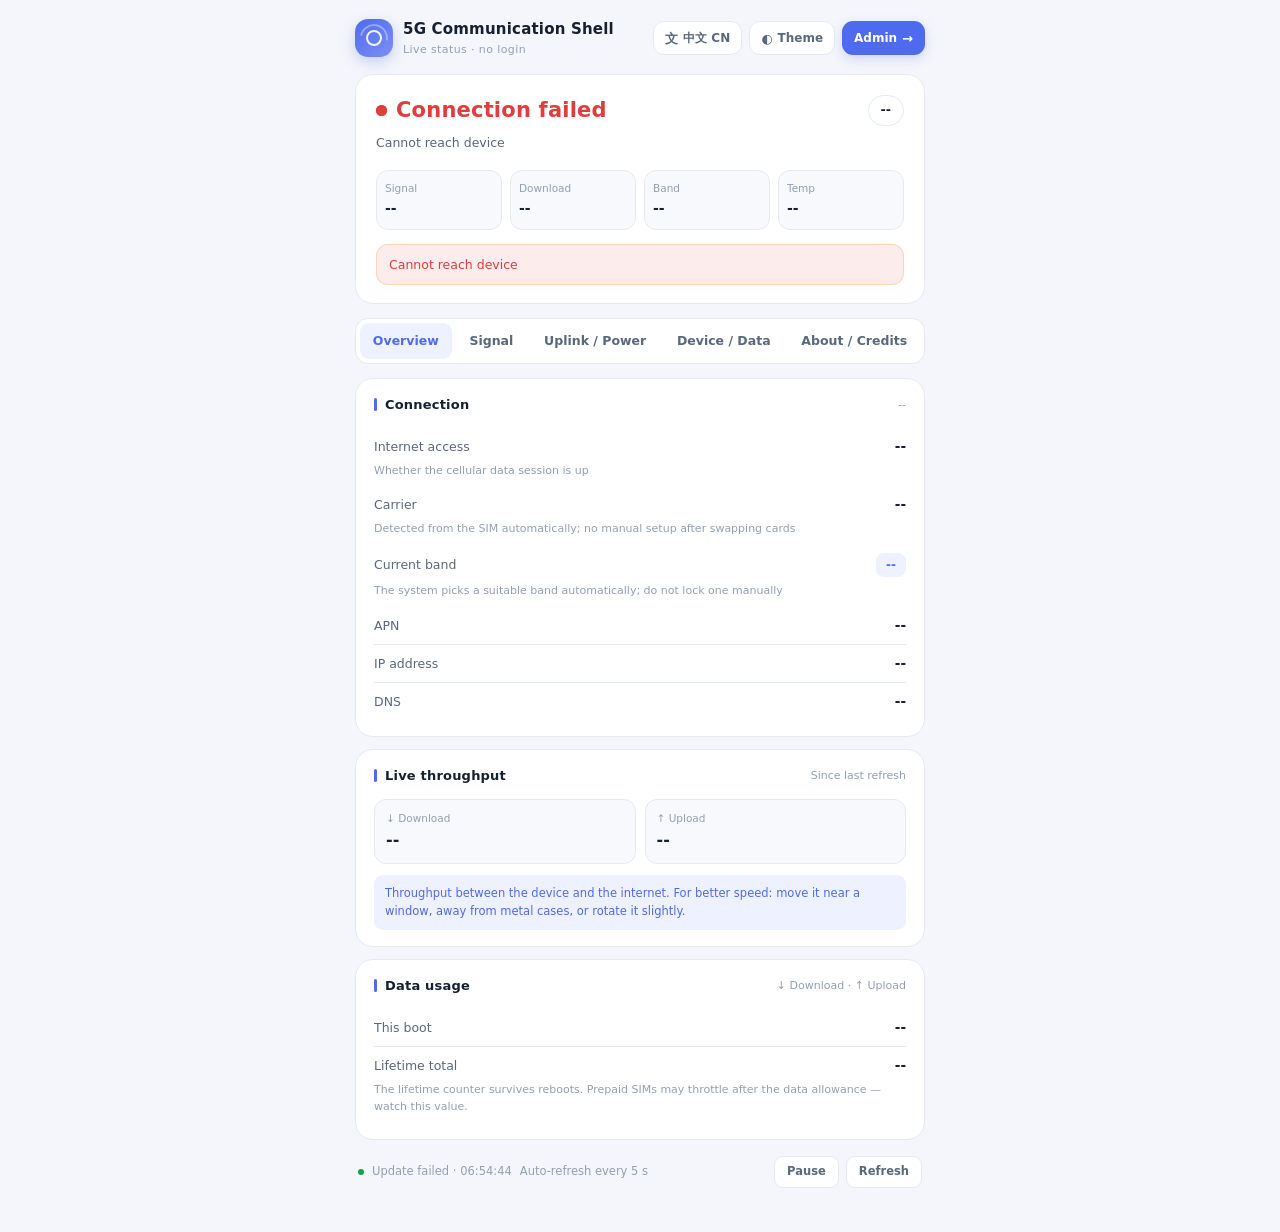
==== commit 20c9b7d3: "Flatten status card: remove decorative circle, top bar and drop shadows" ====
--- a/tools/device/index.html
+++ b/tools/device/index.html
@@ -89,18 +89,11 @@
 }
 
 /* ---------- 主状态卡 ---------- */
+/* 主状态卡：纯平面，无顶部渐变条、无右上装饰圆、无投影 */
 .hero{
   background:var(--surface);border:1px solid var(--border);border-radius:var(--radius);
-  padding:20px 20px 18px;box-shadow:var(--shadow);margin-bottom:14px;
-  position:relative;overflow:hidden;
-}
-.hero::before{
-  content:"";position:absolute;inset:0 0 auto 0;height:3px;
-  background:linear-gradient(90deg,var(--state),transparent 78%);opacity:.9;
-}
-.hero::after{
-  content:"";position:absolute;right:-60px;top:-90px;width:230px;height:230px;border-radius:50%;
-  background:var(--state-soft);opacity:.75;pointer-events:none;
+  padding:19px 20px 18px;box-shadow:none;margin-bottom:14px;
+  position:relative;
 }
 .hero>*{position:relative}
 .hero-top{display:flex;align-items:center;justify-content:space-between;gap:10px;flex-wrap:wrap}
@@ -108,10 +101,17 @@
 .pulse{width:11px;height:11px;border-radius:50%;background:var(--state);flex:none;position:relative}
 .pulse::after{content:"";position:absolute;inset:0;border-radius:50%;background:var(--state);animation:ring 2.1s ease-out infinite}
 @keyframes ring{0%{transform:scale(1);opacity:.55}100%{transform:scale(3.1);opacity:0}}
+/* 右上角运行时长：必须压在装饰圆之上、不透明底 + 深色字，否则会被冲淡成水印 */
 .hero-clock{
-  font-size:12px;color:var(--text-2);font-weight:650;white-space:nowrap;
-  background:var(--surface-2);border:1px solid var(--border);border-radius:99px;padding:5px 11px;
-}
+  position:relative;z-index:2;display:inline-flex;align-items:center;gap:5px;
+  font-family:inherit;font-size:12.5px;font-weight:750;line-height:1.3;color:var(--text);
+  white-space:nowrap;cursor:pointer;font-variant-numeric:tabular-nums;
+  background:var(--surface);border:1px solid var(--border);border-radius:99px;padding:6px 12px;
+  box-shadow:none;
+}
+.hero-clock .hc-ico{font-size:13px;color:var(--accent);line-height:1}
+.hero-clock:hover,.hero-clock:focus-visible{border-color:var(--accent);color:var(--accent)}
+.hero-clock:active{transform:translateY(1px)}
 .hero-sub{font-size:12.5px;color:var(--text-2);margin-top:7px;min-height:19px;line-height:1.5}
 .hero-metrics{display:grid;grid-template-columns:repeat(4,1fr);gap:8px;margin-top:17px}
 .metric{background:var(--surface-2);border:1px solid var(--border);border-radius:12px;padding:9px 8px;min-width:0}
@@ -124,7 +124,7 @@
 .err.show{display:block}
 
 /* ---------- 选项卡 ---------- */
-.tabs{display:flex;gap:5px;background:var(--surface);border:1px solid var(--border);border-radius:13px;padding:4px;margin-bottom:14px;box-shadow:var(--shadow);overflow-x:auto;scrollbar-width:none}
+.tabs{display:flex;gap:5px;background:var(--surface);border:1px solid var(--border);border-radius:13px;padding:4px;margin-bottom:14px;box-shadow:none;overflow-x:auto;scrollbar-width:none}
 .tabs::-webkit-scrollbar{display:none}
 .tab{flex:1 0 auto;min-width:68px;border:0;background:transparent;color:var(--text-2);padding:8px 9px;border-radius:9px;font-size:12.5px;font-weight:600;white-space:nowrap;transition:.18s}
 .tab:hover{color:var(--accent)}
@@ -135,7 +135,7 @@
 @media (prefers-reduced-motion:reduce){*{animation:none!important;transition:none!important}}
 
 /* ---------- 卡片 ---------- */
-.card{background:var(--surface);border:1px solid var(--border);border-radius:var(--radius);padding:16px 18px;margin-bottom:12px;box-shadow:var(--shadow)}
+.card{background:var(--surface);border:1px solid var(--border);border-radius:var(--radius);padding:16px 18px;margin-bottom:12px;box-shadow:none}
 .card-head{display:flex;align-items:center;justify-content:space-between;gap:8px;margin-bottom:13px}
 .card h2{font-size:13px;font-weight:700;letter-spacing:.2px;display:flex;align-items:center;gap:8px}
 .card h2::before{content:"";width:3px;height:13px;border-radius:2px;background:var(--accent)}
@@ -236,7 +236,7 @@
   <section class="hero" id="hero" aria-live="polite">
     <div class="hero-top">
       <div class="state-badge"><span class="pulse" aria-hidden="true"></span><span id="stateText" data-i18n="检测中…">检测中…</span></div>
-      <div class="hero-clock num" id="heroClock">--</div>
+      <button class="hero-clock num" id="heroClock" type="button" title="点击查看系统信息：刷机日期、服役时长与累计运行">--</button>
     </div>
     <div class="hero-sub" id="stateSub" data-i18n="正在读取设备状态…">正在读取设备状态…</div>
     <div class="hero-metrics">
@@ -616,12 +616,15 @@
 	var ti=document.querySelectorAll('[data-i18n-title]');
 	for(var j=0;j<ti.length;j++){
 		var kt=ti[j].getAttribute('data-i18n-title');
-		ti[j].setAttribute('title',LANG==='en'?kt:kt);
+		ti[j].setAttribute('title',t(kt));
 	}
 	var ar=document.querySelectorAll('[data-i18n-aria]');
 	for(var a=0;a<ar.length;a++) ar[a].setAttribute('aria-label',t(ar[a].getAttribute('data-i18n-aria')));
 	$('langLabel').textContent=LANG==='zh'?'EN 英文':'中文 CN';
 	$('langBtn').setAttribute('title',LANG==='zh'?'切换到英文 / Switch to English':'切换到中文 / Switch to Chinese');
+	$('heroClock').setAttribute('title',LANG==='en'
+		?'Click for system info: flash date, service time and total powered-on time'
+		:'点击查看系统信息：刷机日期、服役时长与累计运行');
 	$('pwDisclaimer').innerHTML=LANG==='en'?HTML_EN.pw:HTML_ZH.pw;
 	$('enDisclaimer').innerHTML=LANG==='en'?HTML_EN.en:HTML_ZH.en;
 	$('autoBtn').textContent=autoOn?t('暂停'):t('继续');
@@ -734,7 +737,9 @@
   set('mDown', r.down_bps!==undefined ? fmtBps(r.down_bps) : '--');
   set('mBand', s.band||'--');
   set('mTemp', d.temp>0 ? d.temp+'°C' : '--');
-  set('heroClock', online ? '⏱ '+t('本次开机 ')+fmtUptime(d.uptime) : '--');
+  // 右上角运行时长：无论是否联网都显示，且用高对比徽章（旧版被装饰圆冲淡成水印）
+  var hcEl=$('heroClock');
+  if(hcEl) hcEl.innerHTML='<span class="hc-ico">⏱</span>'+esc(t('本次开机 ')+fmtUptime(d.uptime));
 
   var wanEl=$('ovWan');
   wanEl.textContent = online?t('已连接'):(w.up?t('接口在线'):t('未连接'));
@@ -895,6 +900,10 @@
   $('autoHint').textContent=autoOn?t('每 5 秒自动刷新'):t('已暂停自动刷新');
   restart();
 });
+$('heroClock').addEventListener('click',function(){
+  activate('about');
+  try{ window.scrollTo({top:0,behavior:'smooth'}); }catch(e){ window.scrollTo(0,0); }
+});
 applyLang();
 restart();
 load();
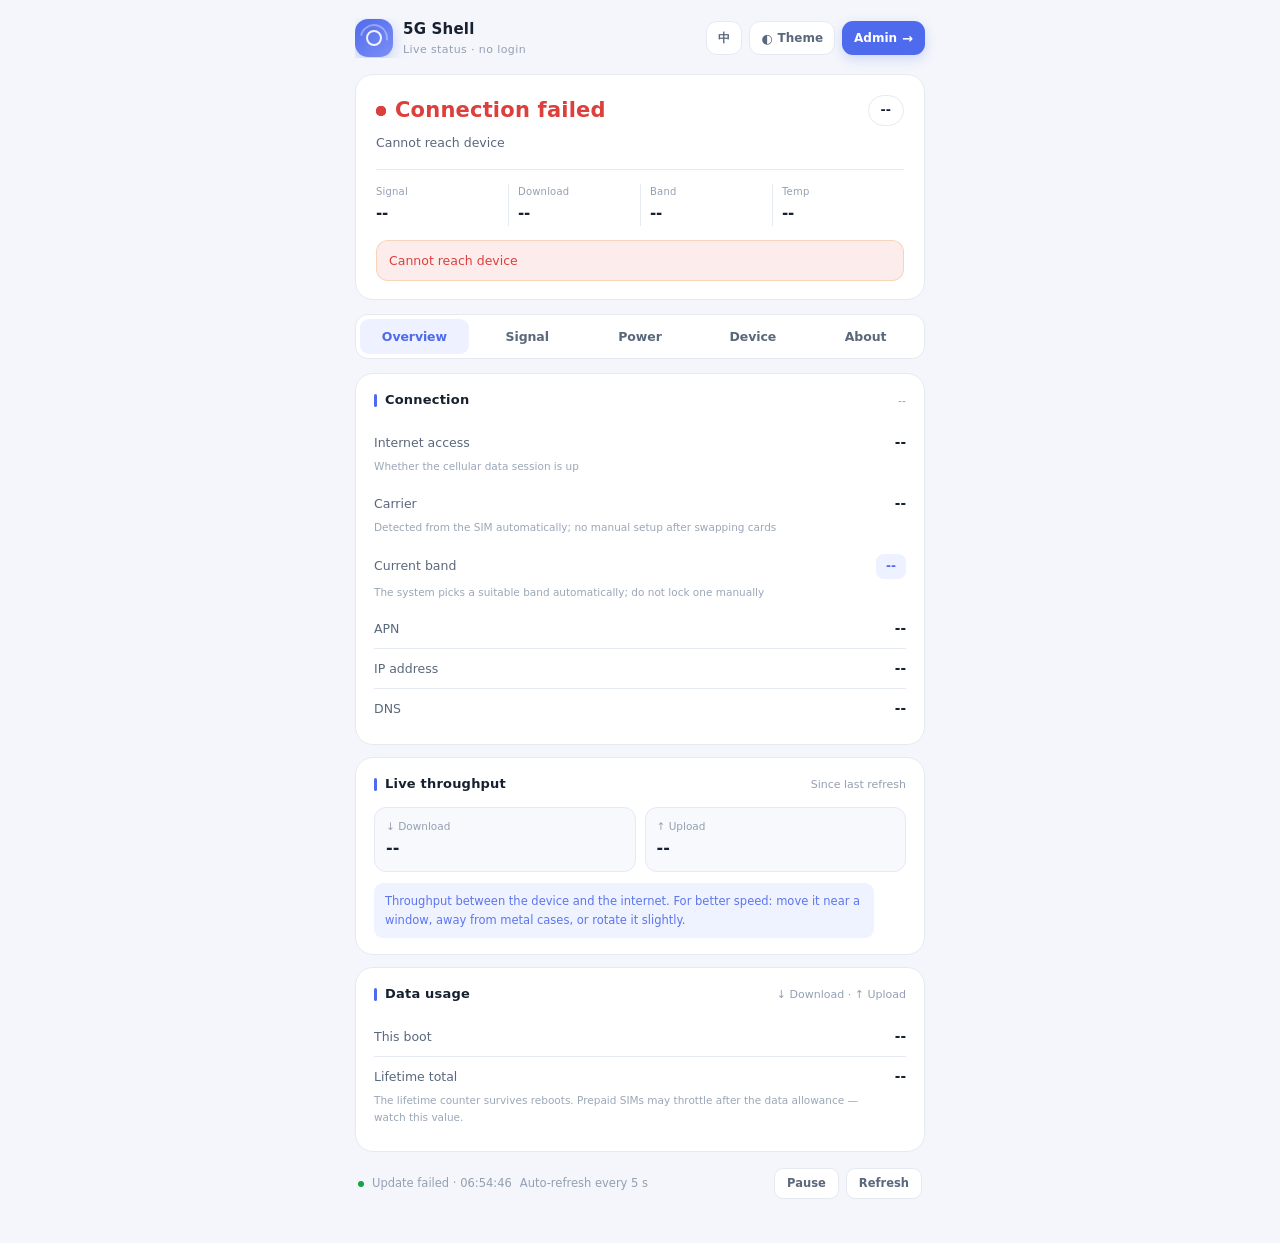
==== commit 57cf9c68: "Polish narrow-screen layout: equal-width tabs, single-row header, power gauge and dark-mode contrast" ====
--- a/tools/device/index.html
+++ b/tools/device/index.html
@@ -10,7 +10,7 @@
 :root{
   --bg:#f4f6fb; --surface:#fff; --surface-2:#f7f9fc; --border:#e5eaf2;
   --text:#162030; --text-2:#5a687c; --text-3:#93a0b2;
-  --accent:#4f6bed; --accent-2:#7c8ff5; --accent-soft:#eef1ff;
+  --accent:#4f6bed; --accent-2:#7c8ff5; --accent-soft:#eef1ff; --accent-btn:#4f6bed;
   --ok:#15a34a; --ok-soft:#e8f7ee;
   --warn:#d98405; --warn-soft:#fff4e2;
   --bad:#dc3f3c; --bad-soft:#fdecec;
@@ -21,7 +21,7 @@
 html[data-theme="dark"]{
   --bg:#0c1119; --surface:#151c27; --surface-2:#1b2431; --border:#263141;
   --text:#e9eef7; --text-2:#a3b0c2; --text-3:#71809a;
-  --accent:#7c91ff; --accent-2:#5d73e8; --accent-soft:#1e2740;
+  --accent:#7c91ff; --accent-2:#5d73e8; --accent-soft:#1e2740; --accent-btn:#3f52c4;
   --ok:#3ecf72; --ok-soft:#152c21;
   --warn:#f0b04a; --warn-soft:#332713;
   --bad:#ff6b68; --bad-soft:#331b1c;
@@ -32,7 +32,7 @@
   html[data-theme="auto"]{
     --bg:#0c1119; --surface:#151c27; --surface-2:#1b2431; --border:#263141;
     --text:#e9eef7; --text-2:#a3b0c2; --text-3:#71809a;
-    --accent:#7c91ff; --accent-2:#5d73e8; --accent-soft:#1e2740;
+    --accent:#7c91ff; --accent-2:#5d73e8; --accent-soft:#1e2740; --accent-btn:#3f52c4;
     --ok:#3ecf72; --ok-soft:#152c21;
     --warn:#f0b04a; --warn-soft:#332713;
     --bad:#ff6b68; --bad-soft:#331b1c;
@@ -55,7 +55,8 @@
 
 /* ---------- 顶栏（带文字按钮，右上角清晰可读） ---------- */
 .top{display:flex;align-items:center;justify-content:space-between;gap:10px;margin-bottom:16px;flex-wrap:wrap}
-.brand{display:flex;align-items:center;gap:10px;min-width:0}
+.brand{display:flex;align-items:center;gap:10px;min-width:0;flex:0 1 auto;overflow:hidden}
+.brand>div{min-width:0}
 .mark{
   width:38px;height:38px;border-radius:13px;flex:none;position:relative;
   background:linear-gradient(140deg,var(--accent),var(--accent-2));
@@ -64,8 +65,8 @@
 .mark::before,.mark::after{content:"";position:absolute;border:2px solid rgba(255,255,255,.9);border-radius:50%}
 .mark::before{inset:11px}
 .mark::after{inset:5px;border-color:rgba(255,255,255,.35);border-left-color:transparent;border-bottom-color:transparent;transform:rotate(-35deg)}
-.brand-name{font-size:15px;font-weight:700;letter-spacing:.2px;white-space:nowrap}
-.brand-sub{font-size:11px;color:var(--text-3);letter-spacing:.4px}
+.brand-name{font-size:15px;font-weight:700;letter-spacing:.2px;white-space:nowrap;overflow:hidden;text-overflow:ellipsis}
+.brand-sub{font-size:11px;color:var(--text-3);letter-spacing:.4px;white-space:nowrap;overflow:hidden;text-overflow:ellipsis}
 .top-actions{display:flex;align-items:center;gap:7px;flex:none;flex-wrap:wrap;justify-content:flex-end}
 .txt-btn{
   display:inline-flex;align-items:center;gap:5px;white-space:nowrap;
@@ -76,16 +77,24 @@
 .txt-btn:hover{color:var(--accent);border-color:var(--accent);background:var(--accent-soft)}
 .txt-btn .ico{font-size:13px;line-height:1}
 .txt-btn.primary{
-  background:var(--accent);color:#fff;border-color:transparent;
+  background:var(--accent-btn);color:#fff;border-color:transparent;
   box-shadow:0 4px 12px rgba(79,107,237,.22);
 }
-.txt-btn.primary:hover{filter:brightness(1.07);background:var(--accent);color:#fff}
+.txt-btn.primary:hover{filter:brightness(1.06);background:var(--accent-btn);color:#fff}
 .txt-btn:active{transform:translateY(1px)}
 :focus-visible{outline:2px solid var(--accent);outline-offset:2px}
+/* 手机端：品牌 + 三枚按钮压在一行内，不再整行铺开 */
 @media (max-width:430px){
-  .top{gap:9px}
-  .top-actions{width:100%;justify-content:flex-start}
-  .txt-btn{flex:1;justify-content:center}
+  .top{gap:8px;flex-wrap:nowrap}
+  .top-actions{gap:6px;flex:none;flex-wrap:nowrap}
+  .txt-btn{min-height:32px;padding:6px 9px;font-size:11.5px;gap:4px;border-radius:10px}
+  .txt-btn .ico{font-size:12px}
+  .brand-name{font-size:14.5px}
+  .brand-sub{font-size:10.5px}
+}
+@media (max-width:360px){
+  .brand-sub{display:none}
+  .txt-btn{padding:6px 7px;font-size:11px}
 }
 
 /* ---------- 主状态卡 ---------- */
@@ -98,9 +107,10 @@
 .hero>*{position:relative}
 .hero-top{display:flex;align-items:center;justify-content:space-between;gap:10px;flex-wrap:wrap}
 .state-badge{display:inline-flex;align-items:center;gap:9px;font-size:21px;font-weight:750;letter-spacing:.2px;color:var(--state)}
-.pulse{width:11px;height:11px;border-radius:50%;background:var(--state);flex:none;position:relative}
-.pulse::after{content:"";position:absolute;inset:0;border-radius:50%;background:var(--state);animation:ring 2.1s ease-out infinite}
-@keyframes ring{0%{transform:scale(1);opacity:.55}100%{transform:scale(3.1);opacity:0}}
+.pulse{width:10px;height:10px;border-radius:50%;background:var(--state);flex:none;position:relative}
+.pulse::after,.pulse::before{content:"";position:absolute;inset:0;border-radius:50%;background:var(--state);animation:ring 2.6s ease-out infinite}
+.pulse::before{animation-delay:1.3s}
+@keyframes ring{0%{transform:scale(1);opacity:.45}70%{opacity:.06}100%{transform:scale(3.2);opacity:0}}
 /* 右上角运行时长：必须压在装饰圆之上、不透明底 + 深色字，否则会被冲淡成水印 */
 .hero-clock{
   position:relative;z-index:2;display:inline-flex;align-items:center;gap:5px;
@@ -113,10 +123,16 @@
 .hero-clock:hover,.hero-clock:focus-visible{border-color:var(--accent);color:var(--accent)}
 .hero-clock:active{transform:translateY(1px)}
 .hero-sub{font-size:12.5px;color:var(--text-2);margin-top:7px;min-height:19px;line-height:1.5}
-.hero-metrics{display:grid;grid-template-columns:repeat(4,1fr);gap:8px;margin-top:17px}
-.metric{background:var(--surface-2);border:1px solid var(--border);border-radius:12px;padding:9px 8px;min-width:0}
-.metric .mk{font-size:10.5px;color:var(--text-3);white-space:nowrap;overflow:hidden;text-overflow:ellipsis}
-.metric .mv{font-size:14px;font-weight:700;margin-top:2px;white-space:nowrap;overflow:hidden;text-overflow:ellipsis}
+/* 指标条：不用嵌套白卡，改用细竖线分栏，减少盒子套盒子 */
+.hero-metrics{
+  display:grid;grid-template-columns:repeat(4,1fr);gap:0;
+  margin-top:16px;padding-top:14px;border-top:1px solid var(--border);
+}
+.metric{padding:0 9px;border-left:1px solid var(--border);min-width:0;position:relative}
+.metric:first-child{border-left:0;padding-left:0}
+.metric:last-child{padding-right:0}
+.metric .mk{font-size:10px;color:var(--text-3);white-space:nowrap;overflow:hidden;text-overflow:ellipsis;letter-spacing:.2px}
+.metric .mv{font-size:15px;font-weight:750;margin-top:3px;white-space:nowrap;overflow:hidden;text-overflow:ellipsis;letter-spacing:-.2px}
 .banner{display:none;margin-top:14px;border-radius:12px;padding:10px 12px;font-size:12.5px;line-height:1.55;background:var(--warn-soft);color:var(--warn);border:1px solid rgba(217,132,5,.22)}
 .banner.show{display:block}
 .banner strong{font-weight:700}
@@ -124,9 +140,9 @@
 .err.show{display:block}
 
 /* ---------- 选项卡 ---------- */
-.tabs{display:flex;gap:5px;background:var(--surface);border:1px solid var(--border);border-radius:13px;padding:4px;margin-bottom:14px;box-shadow:none;overflow-x:auto;scrollbar-width:none}
+.tabs{display:flex;gap:4px;background:var(--surface);border:1px solid var(--border);border-radius:13px;padding:4px;margin-bottom:14px;box-shadow:none;overflow:hidden}
 .tabs::-webkit-scrollbar{display:none}
-.tab{flex:1 0 auto;min-width:68px;border:0;background:transparent;color:var(--text-2);padding:8px 9px;border-radius:9px;font-size:12.5px;font-weight:600;white-space:nowrap;transition:.18s}
+.tab{flex:1 1 0;min-width:0;border:0;background:transparent;color:var(--text-2);padding:8px 4px;border-radius:9px;font-size:12.5px;font-weight:600;white-space:nowrap;letter-spacing:-.1px;transition:.18s;overflow:hidden;text-overflow:ellipsis}
 .tab:hover{color:var(--accent)}
 .tab.active{background:var(--accent-soft);color:var(--accent)}
 .panel{display:none;animation:fade .22s ease}
@@ -140,11 +156,11 @@
 .card h2{font-size:13px;font-weight:700;letter-spacing:.2px;display:flex;align-items:center;gap:8px}
 .card h2::before{content:"";width:3px;height:13px;border-radius:2px;background:var(--accent)}
 .card-note{font-size:11px;color:var(--text-3)}
-.kv{display:flex;align-items:baseline;justify-content:space-between;gap:14px;padding:8px 0;font-size:13.5px}
+.kv{display:flex;align-items:baseline;justify-content:space-between;gap:14px;padding:9px 0;font-size:13.5px}
 .kv+.kv{border-top:1px solid var(--border)}
 .kv .k{color:var(--text-2);flex:none;font-size:12.5px}
-.kv .v{text-align:right;word-break:break-all;font-weight:600}
-.hint{font-size:11px;color:var(--text-3);line-height:1.6;margin:-3px 0 7px}
+.kv .v{text-align:right;font-weight:600;word-break:normal;overflow-wrap:break-word;min-width:0}
+.hint{font-size:10.5px;color:var(--text-3);line-height:1.6;margin:-4px 0 9px;opacity:.92;max-width:94%}
 .hint.tip{background:var(--accent-soft);color:var(--accent);border-radius:9px;padding:9px 11px;margin:11px 0 0;font-size:11.5px}
 .chip{display:inline-block;background:var(--surface-2);border:1px solid var(--border);border-radius:8px;padding:2px 9px;font-size:12px;font-weight:700;color:var(--text)}
 .chip.ok{background:var(--ok-soft);color:var(--ok);border-color:transparent}
@@ -179,18 +195,26 @@
 details.tech div{font-size:11px;color:var(--text-3);line-height:1.75;margin-top:8px;word-break:break-all}
 
 /* ---------- 功率 / 能耗 ---------- */
-.power-hero{display:flex;align-items:center;gap:14px;background:var(--surface-2);border:1px solid var(--border);border-radius:13px;padding:13px 14px;margin-bottom:12px}
-.power-num{font-size:29px;font-weight:750;line-height:1;letter-spacing:-.5px}
-.power-unit{font-size:13px;color:var(--text-2);font-weight:600}
-.power-side{flex:1;min-width:0}
-.estimate-tag{display:inline-block;background:var(--warn-soft);color:var(--warn);border-radius:6px;padding:1px 7px;font-size:10px;font-weight:700;margin-bottom:5px}
-.gauge{height:9px;border-radius:99px;background:var(--surface);border:1px solid var(--border);position:relative;overflow:hidden;margin:13px 0 5px}
-.gauge .fill{height:100%;border-radius:99px;background:linear-gradient(90deg,var(--ok),var(--warn));transition:width .45s ease}
-.gauge .band{position:absolute;top:0;bottom:0;background:rgba(79,107,237,.16);border-left:1px solid var(--accent);border-right:1px solid var(--accent)}
-.gauge-scale{display:flex;justify-content:space-between;font-size:10px;color:var(--text-3)}
+.power-hero{display:flex;align-items:center;gap:12px;background:var(--surface-2);border:1px solid var(--border);border-radius:13px;padding:12px 13px;margin-bottom:10px;flex-wrap:wrap}
+.power-num{font-size:32px;font-weight:750;line-height:.95;letter-spacing:-1px}
+.power-unit{font-size:12px;color:var(--text-2);font-weight:600;margin-top:3px}
+.power-side{flex:1 1 150px;min-width:0}
+.estimate-tag{display:inline-block;background:var(--warn-soft);color:var(--warn);border-radius:6px;padding:1px 7px;font-size:9.5px;font-weight:700;margin-bottom:4px;white-space:nowrap}
+.gauge{
+  height:10px;border-radius:99px;background:var(--surface);
+  background-image:repeating-linear-gradient(90deg,var(--border) 0 1px,transparent 1px 25%);
+  border:1px solid var(--border);position:relative;overflow:hidden;margin:13px 0 5px;
+}
+.gauge .fill{display:block;height:100%;border-radius:99px;background:linear-gradient(90deg,var(--ok),var(--warn));transition:width .45s ease;position:relative}
+.gauge .fill::after{
+  content:"";position:absolute;right:0;top:50%;width:4px;height:4px;margin:-2px -1px 0 0;
+  border-radius:50%;background:var(--surface);box-shadow:0 0 0 1.5px rgba(0,0,0,.18);
+}
+.gauge .band{position:absolute;top:0;bottom:0;background:rgba(79,107,237,.13);border-left:1px solid var(--accent);border-right:1px solid var(--accent)}
+.gauge-scale{display:flex;justify-content:space-between;font-size:10px;color:var(--text-3);letter-spacing:.2px}
 .disclaimer{font-size:11px;line-height:1.65;color:var(--text-3);background:var(--surface-2);border-left:2px solid var(--border);padding:9px 11px;border-radius:0 9px 9px 0;margin-top:12px}
 
-/* ---------- 关于 / 出处 ---------- */
+/* ---------- 关于 ---------- */
 .about-lead{font-size:12.5px;line-height:1.7;color:var(--text-2);background:var(--accent-soft);color:var(--accent);border-radius:10px;padding:10px 12px;margin-bottom:13px}
 .src{border:1px solid var(--border);border-radius:12px;padding:11px 12px;margin-bottom:9px;background:var(--surface-2)}
 .src-h{display:flex;align-items:baseline;justify-content:space-between;gap:8px;flex-wrap:wrap;margin-bottom:5px}
@@ -227,9 +251,9 @@
       </div>
     </div>
     <div class="top-actions">
-      <button class="txt-btn" id="langBtn" data-i18n-title="切换显示语言 / Switch display language" title="切换显示语言 / Switch display language"><span class="ico">文</span><span id="langLabel">EN 英文</span></button>
+      <button class="txt-btn" id="langBtn" data-i18n-title="切换显示语言 / Switch display language" title="切换显示语言 / Switch display language"><span id="langLabel">EN</span></button>
       <button class="txt-btn" id="themeBtn" data-i18n-title="切换深浅色 / Switch theme" title="切换深浅色 / Switch theme"><span class="ico">◐</span><span data-i18n="主题">主题</span></button>
-      <a class="txt-btn primary" id="loginBtn" href="/cgi-bin/luci/"><span data-i18n="管理登录">管理登录</span><span class="ico">→</span></a>
+      <a class="txt-btn primary" id="loginBtn" href="/cgi-bin/luci/"><span data-i18n="管理">管理</span><span class="ico">→</span></a>
     </div>
   </header>
 
@@ -251,10 +275,10 @@
 
   <nav class="tabs" id="tabs" role="tablist" data-i18n-aria="状态分类" aria-label="状态分类">
     <button class="tab active" data-tab="overview" role="tab" aria-selected="true" data-i18n="概览">概览</button>
-    <button class="tab" data-tab="signal" role="tab" aria-selected="false" data-i18n="信号质量">信号质量</button>
-    <button class="tab" data-tab="power" role="tab" aria-selected="false" data-i18n="上行 / 功率">上行 / 功率</button>
-    <button class="tab" data-tab="device" role="tab" aria-selected="false" data-i18n="设备与流量">设备与流量</button>
-    <button class="tab" data-tab="about" role="tab" aria-selected="false" data-i18n="关于 / 出处">关于 / 出处</button>
+    <button class="tab" data-tab="signal" role="tab" aria-selected="false" data-i18n="信号">信号</button>
+    <button class="tab" data-tab="power" role="tab" aria-selected="false" data-i18n="功率">功率</button>
+    <button class="tab" data-tab="device" role="tab" aria-selected="false" data-i18n="设备">设备</button>
+    <button class="tab" data-tab="about" role="tab" aria-selected="false" data-i18n="关于">关于</button>
   </nav>
 
   <!-- 概览 -->
@@ -287,7 +311,7 @@
     </div>
   </section>
 
-  <!-- 信号质量 -->
+  <!-- 信号 -->
   <section class="panel" id="panel-signal" role="tabpanel">
     <div class="card">
       <div class="card-head"><h2 data-i18n="信号强弱">信号强弱</h2><span class="card-note" id="sgBandTag">--</span></div>
@@ -321,7 +345,7 @@
     </div>
   </section>
 
-  <!-- 上行 / 功率 -->
+  <!-- 功率 -->
   <section class="panel" id="panel-power" role="tabpanel">
     <div class="card">
       <div class="card-head"><h2 data-i18n="上行发射状态">上行发射状态</h2><span class="card-note" data-i18n="只读监测">只读监测</span></div>
@@ -352,7 +376,7 @@
     </div>
   </section>
 
-  <!-- 设备与流量 -->
+  <!-- 设备 -->
   <section class="panel" id="panel-device" role="tabpanel">
     <div class="card">
       <div class="card-head"><h2 data-i18n="设备状态">设备状态</h2><span class="card-note" data-i18n="实时">实时</span></div>
@@ -363,7 +387,7 @@
       <div class="kv"><span class="k" data-i18n="可用内存">可用内存</span><span class="v num" id="dvMem">--</span></div>
       <div class="kv"><span class="k" data-i18n="系统负载">系统负载</span><span class="v num" id="dvLoad">--</span></div>
       <div class="kv"><span class="k" data-i18n="系统版本">系统版本</span><span class="v num" id="dvVer">--</span></div>
-      <div class="hint" data-i18n="需要协助时提供这个版本号；完整系统信息与出处见「关于 / 出处」">需要协助时提供这个版本号；完整系统信息与出处见「关于 / 出处」</div>
+      <div class="hint" data-i18n="需要协助时提供这个版本号；完整系统信息与出处见「关于」">需要协助时提供这个版本号；完整系统信息与出处见「关于」</div>
     </div>
     <div class="card">
       <div class="card-head"><h2 data-i18n="连接信息">连接信息</h2><span class="card-note" data-i18n="只读">只读</span></div>
@@ -399,7 +423,7 @@
     </div>
   </section>
 
-  <!-- 关于 / 出处 -->
+  <!-- 关于 -->
   <section class="panel" id="panel-about" role="tabpanel">
     <div class="card">
       <div class="card-head"><h2 data-i18n="系统信息">系统信息</h2><span class="card-note" data-i18n="只读 · 设备实测">只读 · 设备实测</span></div>
@@ -497,12 +521,12 @@
    动态文本用 t('中文原文')。中文模式返回原文，英文模式查表。 */
 var LANG = 'zh';
 var EN = {
-'5G 通信壳':'5G Communication Shell','运行状态 · 免登录':'Live status · no login','5G 通信壳 · 设备状态':'5G Shell · Device Status',
+'5G 通信壳':'5G Shell','运行状态 · 免登录':'Live status · no login','5G 通信壳 · 设备状态':'5G Shell · Device Status',
 '切换显示语言 / Switch display language':'Switch display language','切换深浅色 / Switch theme':'Switch theme',
-'主题':'Theme','管理登录':'Admin','EN 英文':'EN 英文','中文 CN':'中文 CN',
+'主题':'Theme','管理':'Admin','EN':'EN','中':'中',
 '检测中…':'Checking…','正在读取设备状态…':'Reading device status…',
 '信号':'Signal','实时下载':'Download','当前频段':'Band','温度':'Temp',
-'概览':'Overview','信号质量':'Signal','上行 / 功率':'Uplink / Power','设备与流量':'Device / Data','关于 / 出处':'About / Credits','状态分类':'Status sections',
+'概览':'Overview','信号':'Signal','功率':'Power','设备':'Device','关于':'About','状态分类':'Status sections',
 '网络连接':'Connection','能不能上网':'Internet access','显示蜂窝数据通道是否已建立':'Whether the cellular data session is up',
 '运营商':'Carrier','按电话卡自动识别，换卡无需手动设置':'Detected from the SIM automatically; no manual setup after swapping cards',
 '驻留频段':'Current band','系统会自动挑选更合适的频段，无需手动锁定':'The system picks a suitable band automatically; do not lock one manually',
@@ -525,7 +549,7 @@
 '设备状态':'Device','实时':'Live','运行时长':'Uptime','从上次通电开机到现在':'Since the device was last powered on',
 '设备温度':'Temperature','超过 60°C 可能触发降速保护，保持通风即可':'Above 60°C may trigger throttling; keep it ventilated',
 '可用内存':'Free memory','系统负载':'Load','系统版本':'Firmware',
-'需要协助时提供这个版本号；完整系统信息与出处见「关于 / 出处」':'Quote this version when asking for help; full system info and credits are under About / Credits',
+'需要协助时提供这个版本号；完整系统信息与出处见「关于」':'Quote this version when asking for help; full system info and credits are under About',
 '连接信息':'Connection details','只读':'Read-only','SIM 卡状态':'SIM','网络制式':'Network mode','漫游状态':'Roaming','数据通道':'Data interface','连接已持续':'Session uptime','自动选频':'Band selection',
 '耗电估算':'Power estimate','模型推算，非实测':'Model estimate, not measured','W':'W','当前估算':'current','设备无电流采样硬件':'No current sensor on this device',
 '常见范围约 1 ~ 4 W':'Typical range about 1–4 W','本次开机耗电':'This boot','累计耗电':'Lifetime energy','折合电费':'Approx. cost','按 0.60 元 / 度估算，仅供量级参考。':'At CNY 0.60/kWh, for order-of-magnitude only.',
@@ -620,7 +644,7 @@
 	}
 	var ar=document.querySelectorAll('[data-i18n-aria]');
 	for(var a=0;a<ar.length;a++) ar[a].setAttribute('aria-label',t(ar[a].getAttribute('data-i18n-aria')));
-	$('langLabel').textContent=LANG==='zh'?'EN 英文':'中文 CN';
+	$('langLabel').textContent=LANG==='zh'?'EN':'中';
 	$('langBtn').setAttribute('title',LANG==='zh'?'切换到英文 / Switch to English':'切换到中文 / Switch to Chinese');
 	$('heroClock').setAttribute('title',LANG==='en'
 		?'Click for system info: flash date, service time and total powered-on time'
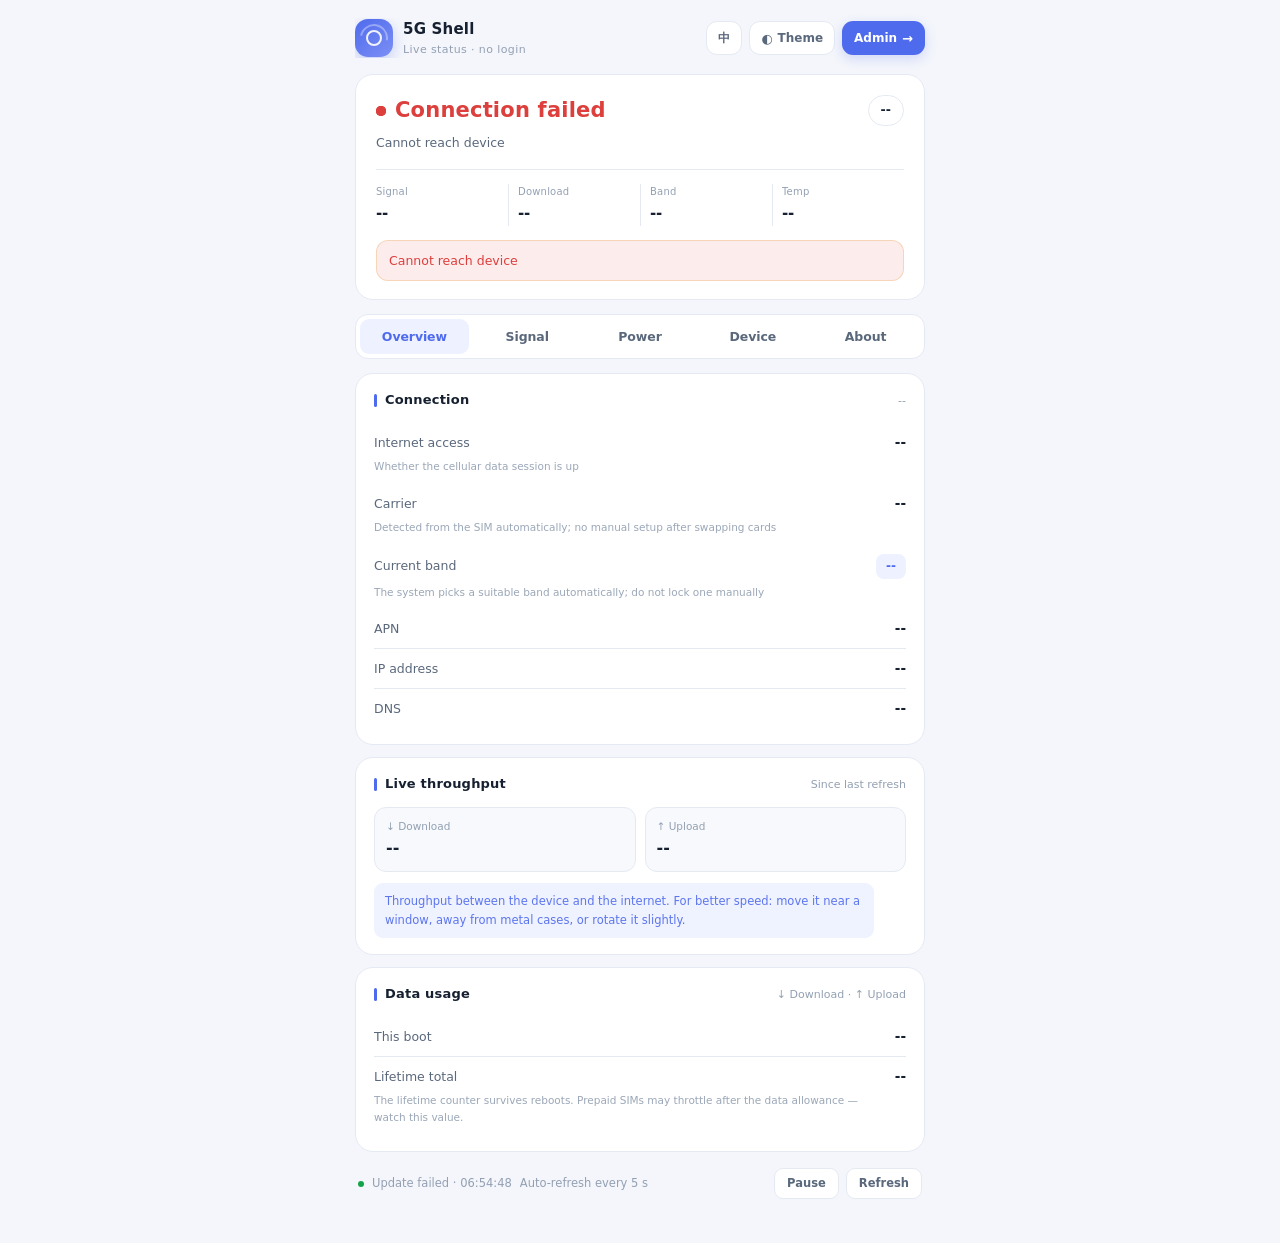
==== commit 61b7ca1d: "Unify signal judgement: single source of truth for bars/label/tip/experience, median smoothing, bott" ====
--- a/tools/device/index.html
+++ b/tools/device/index.html
@@ -337,7 +337,7 @@
         <div class="meter-scale"><span data-i18n="-20 差">-20 差</span><span>-12</span><span data-i18n="-5 好">-5 好</span></div>
       </div>
       <div class="kv" style="margin-top:12px"><span class="k" data-i18n="网速体验">网速体验</span><span class="v"><span class="chip" id="sgFeel">--</span></span></div>
-      <div class="hint tip" data-i18n="SINR（抗干扰能力）比格数更影响网速。数值忽高忽低通常是同频干扰或遮挡，优先调整摆放位置。">SINR（抗干扰能力）比格数更影响网速。数值忽高忽低通常是同频干扰或遮挡，优先调整摆放位置。</div>
+      <div class="hint tip" data-i18n="格数取「覆盖」与「质量」中较差的一项，任一项拖后腿都会被看到。SINR 偏低多为同频干扰或遮挡，优先调整摆放位置。">格数取「覆盖」与「质量」中较差的一项，任一项拖后腿都会被看到。SINR 偏低多为同频干扰或遮挡，优先调整摆放位置。</div>
       <details class="tech">
         <summary data-i18n="技术详情（可忽略）">技术详情（可忽略）</summary>
         <div id="sgTech">--</div>
@@ -538,7 +538,7 @@
 '信号强弱':'Signal strength','信号强弱一目了然，格数由信号强度与质量综合判断。':'Bars combine signal strength and quality for a quick read.',
 '信号强度 RSRP':'Signal strength · RSRP','信号质量 SINR':'Signal quality · SINR','参考质量 RSRQ':'Reference quality · RSRQ',
 '-120 弱':'-120 weak','-80 强':'-80 strong','-5 差':'-5 poor','30 好':'30 good','-20 差':'-20 poor','-5 好':'-5 good',
-'网速体验':'Expected speed','SINR（抗干扰能力）比格数更影响网速。数值忽高忽低通常是同频干扰或遮挡，优先调整摆放位置。':'SINR affects speed more than bars do. Jumping values usually mean co-channel interference or obstruction — try repositioning first.',
+'网速体验':'Expected speed','格数取「覆盖」与「质量」中较差的一项，任一项拖后腿都会被看到。SINR 偏低多为同频干扰或遮挡，优先调整摆放位置。':'Bars take the weaker of coverage and quality, so either one holding you back shows up. Low SINR usually means co-channel interference or obstruction — reposition first.',
 '技术详情（可忽略）':'Technical details (optional)',
 '上行发射状态':'Uplink transmit status','只读监测':'Read-only','dBm':'dBm','估算':'estimated','按信号推算，非基带实测':'Estimated from signal, not modem-measured',
 '等待数据…':'Waiting for data…','0 dBm':'0 dBm','上限 ':'Cap ','剩余功率余量':'Remaining headroom',
@@ -590,7 +590,12 @@
 '信号一般，速率会有折损':'Fair signal, some speed loss','信号偏弱，建议靠近窗口或移动位置':'Weak signal, move closer to a window','信号很差，可能无法稳定连接':'Very poor signal, connection may be unstable',
 '暂无信号数据，可能未插卡或正在搜网。':'No signal data — SIM may be missing or the modem is searching.',
 '快 · 适合看视频':'Fast · good for video','一般 · 网页聊天够用':'Average · fine for browsing','慢 · 可能会卡':'Slow · may stutter',
-'小区 PCI ':'Cell PCI ',' · 频点 ARFCN ':' · ARFCN ',' · 带宽 ':' · Bandwidth ',' MHz':' MHz','未知':'Unknown',' · PLMN ':' · PLMN ',' · 采样时间 ':' · sampled at ',
+'偏慢 · 视频会缓冲':'Slow-ish · video will buffer',
+'信号一般，离基站稍远，速率会有折损':'Fair signal, far from the cell — some speed loss',
+'信号一般，有一定干扰，速率会有折损':'Fair signal with some interference — some speed loss',
+'覆盖偏弱，建议靠近窗口或移动位置':'Weak coverage — move closer to a window',
+'干扰偏大，建议换个位置再试':'Heavy interference — try another spot',
+'判定口径：取最近 5 次采样（约 25 秒）的中位数，单次跳变不翻转结论；上方数值为实时采样。':'How this is judged: median of the last 5 samples (~25s), so one spike will not flip the verdict; the numbers above are real-time.','小区 PCI ':'Cell PCI ',' · 频点 ARFCN ':' · ARFCN ',' · 带宽 ':' · Bandwidth ',' MHz':' MHz','未知':'Unknown',' · PLMN ':' · PLMN ',' · 采样时间 ':' · sampled at ',
 '估算区间 ':'Estimated range ',' dBm':' dBm','暂无足够信号数据':'Not enough signal data','等待信号采样':'Waiting for signal sample',
 '发射压力低':'Low transmit load','发射压力中等':'Moderate transmit load','接近满功率发射':'Near full transmit power',
 '已就绪':'Ready','未就绪':'Not ready','漫游中':'Roaming','非漫游':'Not roaming','自动':'Auto',
@@ -711,23 +716,61 @@
   bar.style.width=p.toFixed(1)+'%';
   bar.style.background=(colorFn?colorFn(v):'var(--accent)');
 }
-function sigColor(n){ return n>=4?'var(--ok)':(n===3?'var(--warn)':(n>=1?'var(--bad)':'var(--text-3)')) }
+function sigColor(n){ return n>=4?'var(--ok)':(n>=2?'var(--warn)':(n>=1?'var(--bad)':'var(--text-3)')) }
 function esc(s){ return String(s).replace(/&/g,'&amp;').replace(/</g,'&lt;').replace(/>/g,'&gt;'); }
 
-function sigLevel(sinr, rsrp){
+/* 信号判定唯一数据源：格数 / 标签 / 提示 / 网速体验全部由同一个 n 推导，避免结论互相打架。
+   同时用最近 5 次采样（约 25 秒）的中位数判定，单次毛刺不会把结论整体掀翻；原始数值仍照实显示。 */
+var _sigHist={sinr:[],rsrp:[]};
+function histPush(k,v){ if(v===null||isNaN(v)) return; var a=_sigHist[k]; a.push(v); if(a.length>5) a.shift(); }
+function histMed(k){
+  var a=_sigHist[k]; if(!a.length) return null;
+  var b=a.slice().sort(function(x,y){return x-y;});
+  return b[(b.length-1)>>1];
+}
+function sigJudge(sinr, rsrp){
   var hs=(sinr!==null&&!isNaN(sinr)), hr=(rsrp!==null&&!isNaN(rsrp));
   var a=0,b=0;
   if(hs){ a = sinr>=20?5:sinr>=12?4:sinr>=5?3:sinr>=0?2:1; }
   if(hr){ b = rsrp>=-80?5:rsrp>=-90?4:rsrp>=-100?3:rsrp>=-110?2:1; }
-  var n = (hs&&hr) ? Math.min(a,b) : (hs?a:(hr?b:0));
+  var n=0, lim='';
+  /* 覆盖(RSRP)与质量(SINR)取较差的一档——木桶原理，任一项拖后腿都会被体现出来；
+     lim 记录到底是谁在拖后腿，用于给出「该换位置还是该躲干扰」的具体建议 */
+  if(hs&&hr){ if(a<=b){ n=a; lim='qual'; } else { n=b; lim='cov'; } }
+  else if(hs){ n=a; lim='qual'; }
+  else if(hr){ n=b; lim='cov'; }
+  return { n:n, lim:lim };
+}
+function sigLabel(n){
+  var L={5:t('极佳'),4:t('良好'),3:t('中等'),2:t('偏弱'),1:t('很差')};
+  return L[n]||'--';
+}
+function sigTip(n,lim){
+  if(n>=5) return t('信号极佳，可跑满套餐速率');
+  if(n===4) return t('信号良好，速率正常');
+  if(n===3) return lim==='cov' ? t('信号一般，离基站稍远，速率会有折损') : t('信号一般，有一定干扰，速率会有折损');
+  if(n===2) return lim==='cov' ? t('覆盖偏弱，建议靠近窗口或移动位置') : t('干扰偏大，建议换个位置再试');
+  return t('信号很差，可能无法稳定连接');
+}
+function sigFeel(n){
+  if(n>=4) return {txt:t('快 · 适合看视频'), cls:'ok'};
+  if(n===3) return {txt:t('一般 · 网页聊天够用'), cls:'warn'};
+  if(n===2) return {txt:t('偏慢 · 视频会缓冲'), cls:'warn'};
+  return {txt:t('慢 · 可能会卡'), cls:'bad'};
+}
+function applySignal(sinr, rsrp){
+  if(sinr===null && rsrp===null){ _sigHist.sinr=[]; _sigHist.rsrp=[]; }
+  histPush('sinr', sinr); histPush('rsrp', rsrp);
+  var j=sigJudge(histMed('sinr'), histMed('rsrp'));
+  var n=j.n;
   var items=document.querySelectorAll('#bars i');
   for(var i=0;i<items.length;i++) items[i].className = i<n?'on':'';
-  $('bars').style.setProperty('--sig',sigColor(n));
-  var LABEL={5:t('极佳'),4:t('良好'),3:t('中等'),2:t('偏弱'),1:t('很差')};
-  var TIP={5:t('信号极佳，可跑满套餐速率'),4:t('信号良好，速率正常'),3:t('信号一般，速率会有折损'),2:t('信号偏弱，建议靠近窗口或移动位置'),1:t('信号很差，可能无法稳定连接')};
-  set('sgLevel', n?LABEL[n]:'--');
-  set('sgHint', n?TIP[n]:t('暂无信号数据，可能未插卡或正在搜网。'));
-  return n?LABEL[n]:'--';
+  if($('bars')) $('bars').style.setProperty('--sig',sigColor(n));
+  set('sgLevel', n?sigLabel(n):'--');
+  set('sgHint', n?sigTip(n,j.lim):t('暂无信号数据，可能未插卡或正在搜网。'));
+  var f = n?sigFeel(n):{txt:'--',cls:''};
+  setChip('sgFeel', f.txt, f.cls);
+  return n?sigLabel(n):'--';
 }
 
 function setState(color, text, sub){
@@ -756,8 +799,7 @@
     else setState('var(--warn)',t('尚未连接'),t('状态：')+(c.state||t('未知')));
   }
 
-  var sl = sigLevel(num(s.sinr),num(s.rsrp));
-  set('mSignal', sl);
+  set('mSignal', applySignal(num(s.sinr),num(s.rsrp)));
   set('mDown', r.down_bps!==undefined ? fmtBps(r.down_bps) : '--');
   set('mBand', s.band||'--');
   set('mTemp', d.temp>0 ? d.temp+'°C' : '--');
@@ -789,16 +831,10 @@
   meter('sgRsrpBar',s.rsrp,-120,-70,function(v){return v>=-90?'var(--ok)':(v>=-105?'var(--warn)':'var(--bad)')});
   meter('sgSinrBar',s.sinr,-5,30,function(v){return v>=8?'var(--ok)':(v>=0?'var(--warn)':'var(--bad)')});
   meter('sgRsrqBar',s.rsrq,-20,-5,function(v){return v>=-12?'var(--ok)':(v>=-16?'var(--warn)':'var(--bad)')});
-  var feel='--',fc='';
-  if(s.sinr!=null||s.rsrp!=null){
-    if((s.sinr!=null&&s.sinr>=8)||(s.sinr!=null&&s.rsrp!=null&&s.sinr>=5&&s.rsrp>=-85)){ feel=t('快 · 适合看视频');fc='ok'; }
-    else if((s.sinr!=null&&s.sinr>=0)||(s.rsrp!=null&&s.rsrp>=-95)){ feel=t('一般 · 网页聊天够用');fc='warn'; }
-    else { feel=t('慢 · 可能会卡');fc='bad'; }
-  }
-  setChip('sgFeel',feel,fc);
   set('sgTech',t('小区 PCI ')+(s.pci!=null?s.pci:'--')+t(' · 频点 ARFCN ')+(s.arfcn!=null?s.arfcn:'--')+
     t(' · 带宽 ')+(s.bandwidth_mhz!=null?s.bandwidth_mhz+t(' MHz'):t('未知'))+t(' · PLMN ')+(c.plmn||'--')+
-    t(' · 采样时间 ')+new Date().toLocaleTimeString(LANG==='en'?'en-GB':'zh-CN'));
+    t(' · 采样时间 ')+new Date().toLocaleTimeString(LANG==='en'?'en-GB':'zh-CN')+
+    '<br>'+t('判定口径：取最近 5 次采样（约 25 秒）的中位数，单次跳变不翻转结论；上方数值为实时采样。'));
 
   var est=num(p.tx_est_dbm), cap=num(p.cap_dbm)||23;
   set('pwEst', est!==null?est.toFixed(0):'--');
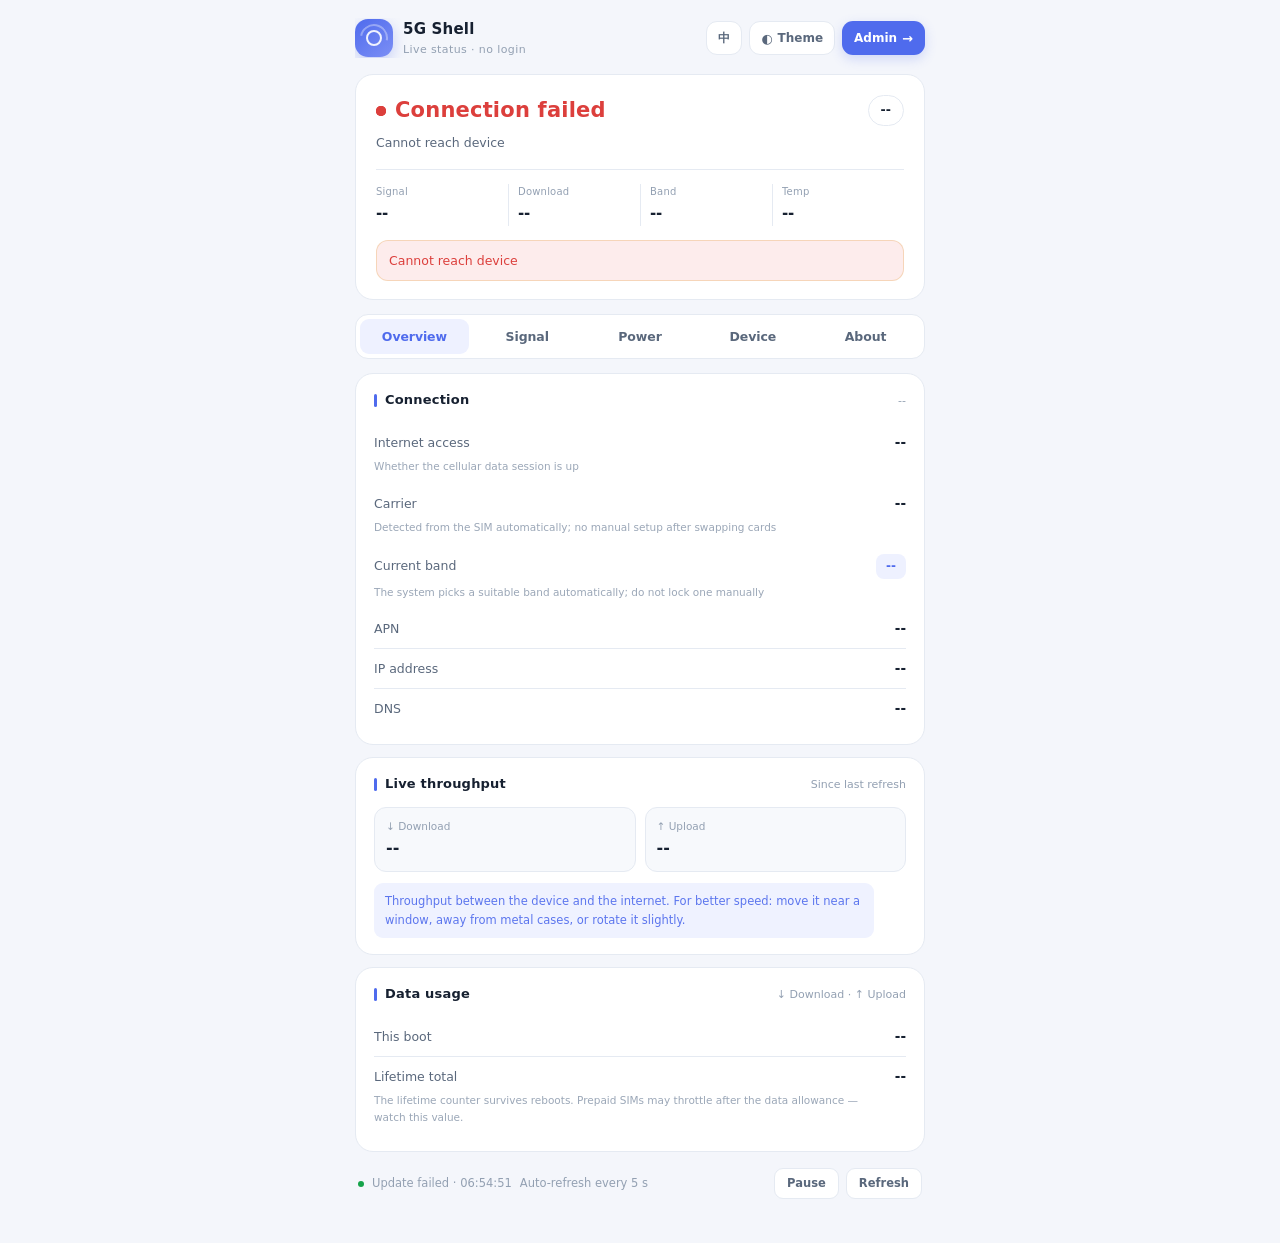
==== commit fe96cd17: "Brand the LuCI backend (logo, primary color, login title) and drop the chongdiantou credit from the " ====
--- a/tools/device/index.html
+++ b/tools/device/index.html
@@ -477,13 +477,6 @@
         <div class="src-b">
           <div data-i18n="LeoChen-CoreMind/UDX710-TOOLS、1orz/project-cpe、UnisocBypass、spd_flasher，以及紫光展锐（UNISOC）开源 BSP。">LeoChen-CoreMind/UDX710-TOOLS、1orz/project-cpe、UnisocBypass、spd_flasher，以及紫光展锐（UNISOC）开源 BSP。</div>
           <a href="https://github.com/LeoChen-CoreMind/UDX710-TOOLS" target="_blank" rel="noopener noreferrer">github.com/LeoChen-CoreMind/UDX710-TOOLS</a>
-        </div>
-      </div>
-      <div class="src">
-        <div class="src-h"><b data-i18n="硬件拆解与焊接位置资料">硬件拆解与焊接位置资料</b><span data-i18n="来源：公开评测（仅引用链接）">来源：公开评测（仅引用链接）</span></div>
-        <div class="src-b">
-          <div data-i18n="充电头网拆解评测与改装圈文章；本仓库只引用与链接，不搬运图片，版权归原文所有。">充电头网拆解评测与改装圈文章；本仓库只引用与链接，不搬运图片，版权归原文所有。</div>
-          <a href="https://www.chongdiantou.com/" target="_blank" rel="noopener noreferrer">www.chongdiantou.com</a>
         </div>
       </div>
       <div class="src">
@@ -573,7 +566,6 @@
 '上游逆向与刷机工具链':'Upstream reversing and flashing tools','来源：社区项目（原作者致谢）':'Source: community projects (credited upstream)',
 'LeoChen-CoreMind/UDX710-TOOLS、1orz/project-cpe、UnisocBypass、spd_flasher，以及紫光展锐（UNISOC）开源 BSP。':'LeoChen-CoreMind/UDX710-TOOLS, 1orz/project-cpe, UnisocBypass, spd_flasher, and UNISOC open-source BSP.',
 '硬件拆解与焊接位置资料':'Teardown and solder-point references','来源：公开评测（仅引用链接）':'Source: public reviews (links only)',
-'充电头网拆解评测与改装圈文章；本仓库只引用与链接，不搬运图片，版权归原文所有。':'Chongdiantou teardown and modding articles; this repo only links to them and does not copy images. Copyright stays with the original authors.',
 '本页与配套脚本 · 二次适配部分':'This page and helper scripts · adaptation work','来源：本项目开源仓库':'Source: this project’s repository',
 '内容：DTB 兼容性修复、APN 自动识别、智能选频、状态页 / 断网提示、只读与分级管控、中英界面；自有代码采用 MIT 许可。':'Includes: DTB compatibility fix, automatic APN, smart band selection, status page / offline notice, graded admin guardrails, bilingual UI. Our own code is MIT licensed.',
 '若任何内容的归属标注不准确，请在开源仓库开 Issue 指出，我们会立即更正。引用或转载时请同时提及上游作者与项目。':'If any attribution is inaccurate, please open an Issue in the repository and we will correct it. When citing or reposting, please also credit the upstream authors and projects.',
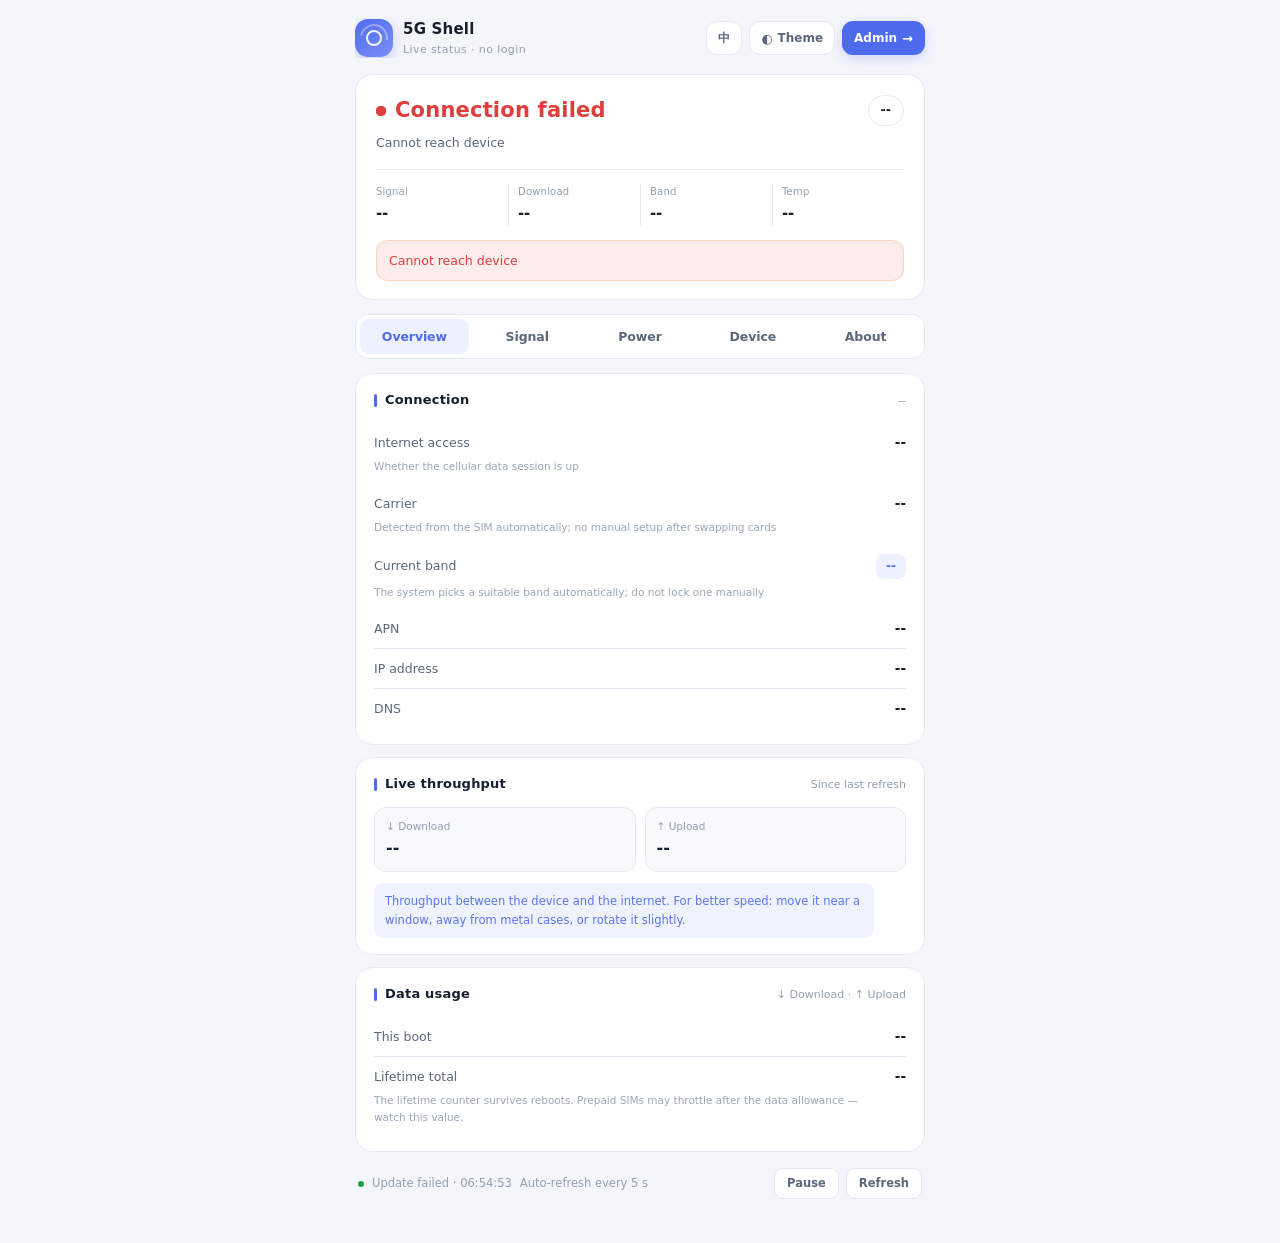
==== commit 7b480905: "Add no-store cache directives so deployed pages are never served stale by heuristic caching" ====
--- a/tools/device/index.html
+++ b/tools/device/index.html
@@ -5,6 +5,9 @@
 <meta name="viewport" content="width=device-width, initial-scale=1, viewport-fit=cover">
 <meta name="theme-color" content="#f4f6fb">
 <meta name="color-scheme" content="light dark">
+<meta http-equiv="Cache-Control" content="no-cache, no-store, must-revalidate">
+<meta http-equiv="Pragma" content="no-cache">
+<meta http-equiv="Expires" content="0">
 <title>5G 通信壳 · 设备状态</title>
 <style>
 :root{
